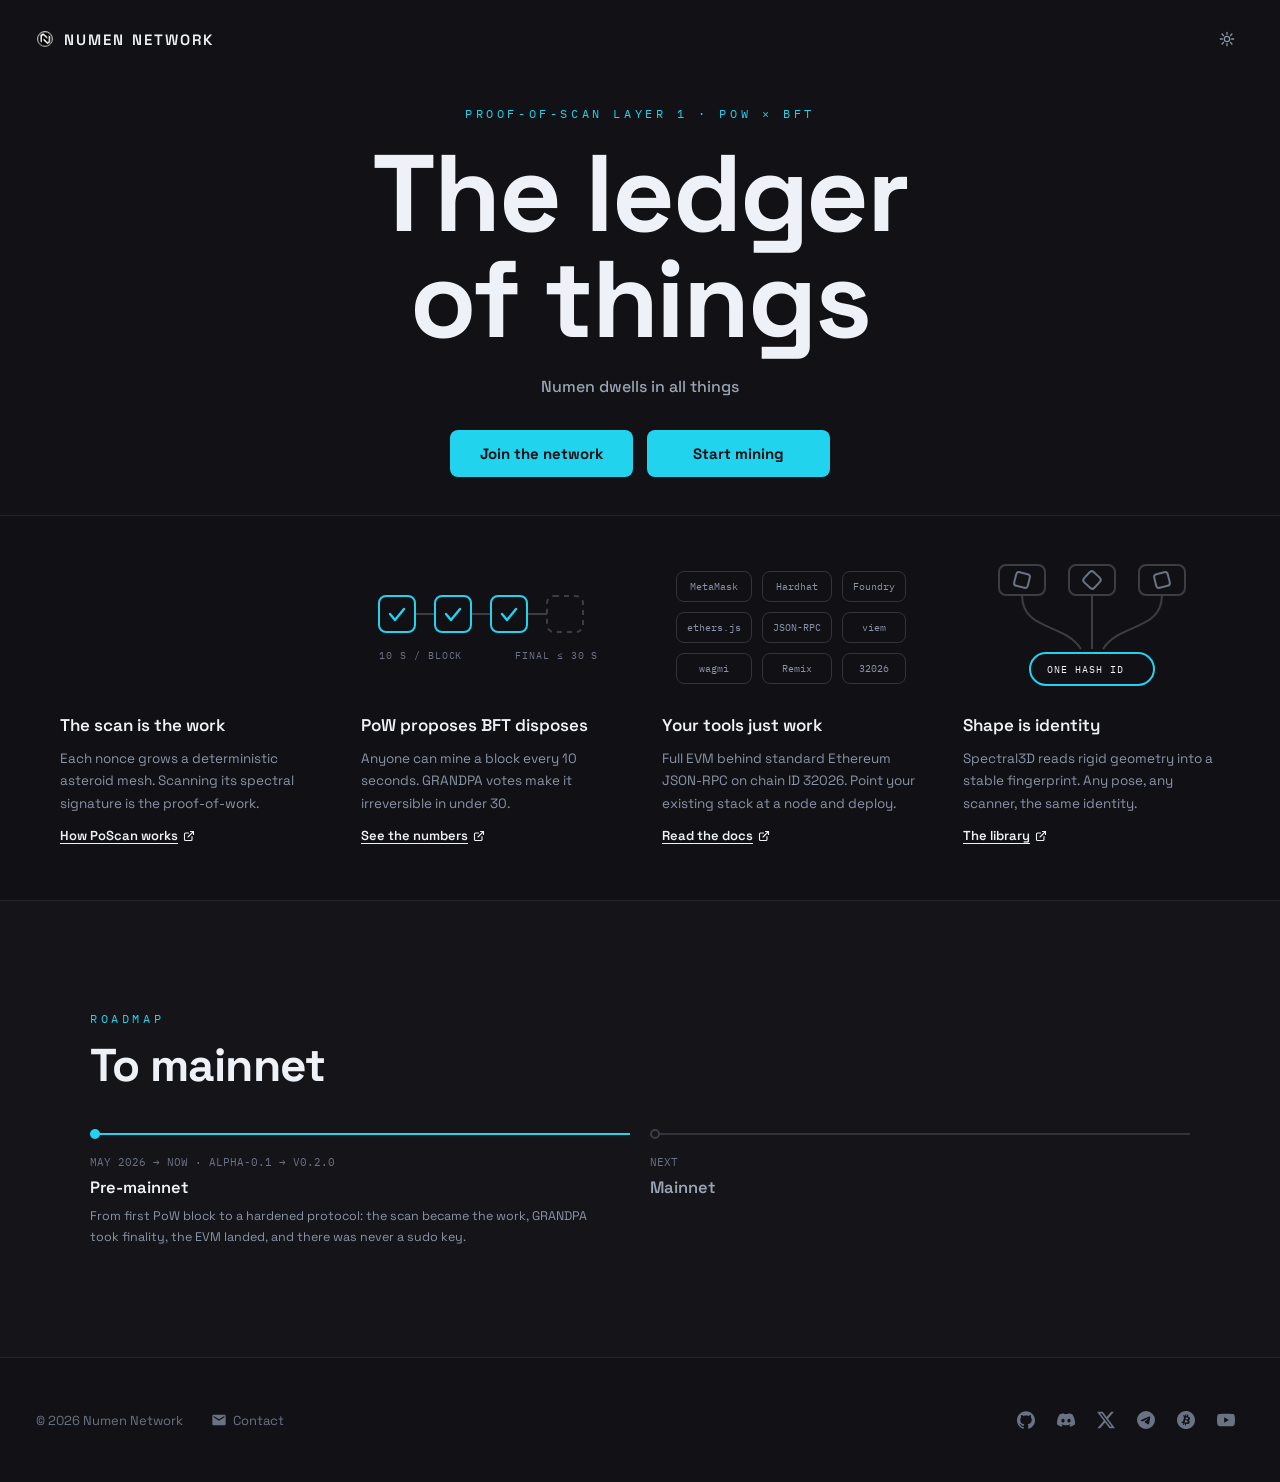
==== index.html @ 116aa4fe "Replace the placeholder mark with the official log" ====
<!DOCTYPE html>
<html lang="en">
<head>
<meta charset="utf-8">
<meta name="viewport" content="width=device-width, initial-scale=1">
<title>Numen · Proof-of-Scan Layer 1</title>
<meta name="description" content="Every nonce grows a unique 3D asteroid, and its spectral scan is the proof. 10-second blocks, BFT finality, full EVM.">
<meta property="og:type" content="website">
<meta property="og:title" content="Numen · Proof-of-Scan Layer 1">
<meta property="og:description" content="Every nonce grows a unique 3D asteroid, and its spectral scan is the proof. 10-second blocks, BFT finality, full EVM.">
<meta property="og:url" content="https://numen-network.org/">
<meta property="og:image" content="https://numen-network.org/og.png">
<meta name="twitter:card" content="summary_large_image">
<meta name="twitter:site" content="@numen_network">
<link rel="canonical" href="https://numen-network.org/">
<link rel="icon" type="image/svg+xml" href="logo.svg">
<link rel="preconnect" href="https://fonts.googleapis.com">
<link rel="preconnect" href="https://fonts.gstatic.com" crossorigin>
<link href="https://fonts.googleapis.com/css2?family=Space+Grotesk:wght@500;600;700&family=IBM+Plex+Mono:wght@400;500&display=swap" rel="stylesheet">
<link rel="stylesheet" href="style.css">
<script>if (localStorage.getItem('numen-theme') === 'light') document.documentElement.dataset.theme = 'light';</script>
<script src="asteroid.js" defer></script>
</head>
<body>

<canvas id="sky"></canvas>

<div class="page">

  <nav class="nav">
    <a class="logo" href="index.html">
      <div class="logo-mark"></div>
      <span class="logo-name">NUMEN network</span>
    </a>
    <button class="theme-toggle" type="button" aria-label="Toggle theme">
      <svg class="ic-sun" width="16" height="16" viewBox="0 0 24 24" fill="none" stroke="currentColor" stroke-width="2" stroke-linecap="round"><circle cx="12" cy="12" r="4"/><path d="M12 2v3M12 19v3M2 12h3M19 12h3M4.6 4.6l2.1 2.1M17.3 17.3l2.1 2.1M19.4 4.6l-2.1 2.1M6.7 17.3l-2.1 2.1"/></svg>
      <svg class="ic-moon" width="16" height="16" viewBox="0 0 24 24" fill="none" stroke="currentColor" stroke-width="2" stroke-linecap="round" stroke-linejoin="round"><path d="M21 12.8A9 9 0 1 1 11.2 3a7 7 0 0 0 9.8 9.8z"/></svg>
    </button>
  </nav>

  <main>

    <div class="first">

    <header class="hero">
      <div class="hero-inner">
        <div class="kicker">Proof-of-Scan Layer 1 · PoW × BFT</div>
        <h1>The ledger<br>of things</h1>
        <p class="hero-sub">Numen dwells in all things</p>
        <div class="cta-row">
          <a class="btn-primary" href="network.html#join">Join the network</a>
          <a class="btn-primary" href="network.html#mine">Start mining</a>
        </div>
      </div>
    </header>

    <section id="network" class="cards">
      <div class="cards-grid">

        <div class="item">
          <div class="item-vis">
            <canvas id="rock" width="260" height="150"></canvas>
          </div>
          <h3>The scan is the work</h3>
          <p>Each nonce grows a deterministic asteroid mesh. Scanning its spectral signature is the proof-of-work.</p>
          <a class="item-link" href="network.html#poscan">How PoScan works<svg width="12" height="12" viewBox="0 0 24 24" fill="none" stroke="currentColor" stroke-width="2.2" stroke-linecap="round" stroke-linejoin="round"><path d="M18 13v6a2 2 0 0 1-2 2H5a2 2 0 0 1-2-2V8a2 2 0 0 1 2-2h6"/><path d="M15 3h6v6M10 14 21 3"/></svg></a>
        </div>

        <div class="item">
          <div class="item-vis">
            <svg width="230" height="130" viewBox="0 0 230 130" fill="none">
              <path d="M40 52h20M96 52h20M152 52h20" style="stroke:var(--line4)" stroke-width="2"/>
              <rect x="4" y="34" width="36" height="36" rx="7" style="stroke:var(--accent)" stroke-width="2" fill="none"/>
              <rect x="60" y="34" width="36" height="36" rx="7" style="stroke:var(--accent)" stroke-width="2" fill="none"/>
              <rect x="116" y="34" width="36" height="36" rx="7" style="stroke:var(--accent)" stroke-width="2" fill="none"/>
              <rect x="172" y="34" width="36" height="36" rx="7" style="stroke:var(--line4)" stroke-width="2" stroke-dasharray="5 5" fill="none"/>
              <path d="M15 52l5 6 9-11" style="stroke:var(--accent)" stroke-width="2.4" stroke-linecap="round" stroke-linejoin="round"/>
              <path d="M71 52l5 6 9-11" style="stroke:var(--accent)" stroke-width="2.4" stroke-linecap="round" stroke-linejoin="round"/>
              <path d="M127 52l5 6 9-11" style="stroke:var(--accent)" stroke-width="2.4" stroke-linecap="round" stroke-linejoin="round"/>
              <text x="4" y="97" class="vis-note">10 S / BLOCK</text>
              <text x="140" y="97" class="vis-note">FINAL ≤ 30 S</text>
            </svg>
          </div>
          <h3>PoW proposes BFT disposes</h3>
          <p>Anyone can mine a block every 10 seconds. GRANDPA votes make it irreversible in under 30.</p>
          <a class="item-link" href="network.html#consensus">See the numbers<svg width="12" height="12" viewBox="0 0 24 24" fill="none" stroke="currentColor" stroke-width="2.2" stroke-linecap="round" stroke-linejoin="round"><path d="M18 13v6a2 2 0 0 1-2 2H5a2 2 0 0 1-2-2V8a2 2 0 0 1 2-2h6"/><path d="M15 3h6v6M10 14 21 3"/></svg></a>
        </div>

        <div class="item">
          <div class="item-vis">
            <div class="tool-grid">
              <span class="tool">MetaMask</span>
              <span class="tool">Hardhat</span>
              <span class="tool">Foundry</span>
              <span class="tool">ethers.js</span>
              <span class="tool">JSON-RPC</span>
              <span class="tool">viem</span>
              <span class="tool">wagmi</span>
              <span class="tool">Remix</span>
              <span class="tool">32026</span>
            </div>
          </div>
          <h3>Your tools just work</h3>
          <p>Full EVM behind standard Ethereum JSON-RPC on chain ID 32026. Point your existing stack at a node and deploy.</p>
          <a class="item-link" href="https://github.com/numen-network/numen#readme" target="_blank" rel="noopener">Read the docs<svg width="12" height="12" viewBox="0 0 24 24" fill="none" stroke="currentColor" stroke-width="2.2" stroke-linecap="round" stroke-linejoin="round"><path d="M18 13v6a2 2 0 0 1-2 2H5a2 2 0 0 1-2-2V8a2 2 0 0 1 2-2h6"/><path d="M15 3h6v6M10 14 21 3"/></svg></a>
        </div>

        <div class="item">
          <div class="item-vis">
            <svg width="230" height="140" viewBox="0 0 230 140" fill="none">
              <rect x="22" y="8" width="46" height="30" rx="7" style="stroke:var(--line4)" stroke-width="2" fill="none"/>
              <rect x="92" y="8" width="46" height="30" rx="7" style="stroke:var(--line4)" stroke-width="2" fill="none"/>
              <rect x="162" y="8" width="46" height="30" rx="7" style="stroke:var(--line4)" stroke-width="2" fill="none"/>
              <rect x="38" y="16" width="14" height="14" rx="3" style="stroke:var(--dim)" stroke-width="2" fill="none" transform="rotate(14 45 23)"/>
              <rect x="108" y="16" width="14" height="14" rx="3" style="stroke:var(--dim)" stroke-width="2" fill="none" transform="rotate(43 115 23)"/>
              <rect x="178" y="16" width="14" height="14" rx="3" style="stroke:var(--dim)" stroke-width="2" fill="none" transform="rotate(76 185 23)"/>
              <path d="M45 38C45 74 88 66 104 92M115 38v54M185 38c0 36-43 28-59 54" style="stroke:var(--line4)" stroke-width="2"/>
              <rect x="53" y="96" width="124" height="32" rx="16" style="stroke:var(--accent)" stroke-width="2" fill="none"/>
              <text x="70" y="116" class="vis-note" style="fill:var(--ink)">ONE HASH ID</text>
            </svg>
          </div>
          <h3>Shape is identity</h3>
          <p>Spectral3D reads rigid geometry into a stable fingerprint. Any pose, any scanner, the same identity.</p>
          <a class="item-link" href="network.html#vision">The library<svg width="12" height="12" viewBox="0 0 24 24" fill="none" stroke="currentColor" stroke-width="2.2" stroke-linecap="round" stroke-linejoin="round"><path d="M18 13v6a2 2 0 0 1-2 2H5a2 2 0 0 1-2-2V8a2 2 0 0 1 2-2h6"/><path d="M15 3h6v6M10 14 21 3"/></svg></a>
        </div>

      </div>
    </section>

    </div>

    <section id="roadmap" class="roadmap">
      <div class="wrap">
        <div class="eyebrow">Roadmap</div>
        <h2>To mainnet</h2>
        <div class="rm-grid">
          <div class="rm">
            <div class="rm-date">MAY 2026 → NOW · ALPHA-0.1 → V0.2.0</div>
            <h3>Pre-mainnet</h3>
            <p>From first PoW block to a hardened protocol: the scan became the work, GRANDPA took finality, the EVM landed, and there was never a sudo key.</p>
          </div>
          <div class="rm next">
            <div class="rm-date">NEXT</div>
            <h3>Mainnet</h3>
          </div>
        </div>
      </div>
    </section>

  </main>

  <footer class="footer">
    <span class="foot-copy">© 2026 Numen Network</span>
    <a class="foot-mail" href="mailto:contact@numen-network.org"><svg width="16" height="16" viewBox="0 0 24 24" fill="currentColor"><path d="M20 4H4c-1.1 0-2 .9-2 2v12c0 1.1.9 2 2 2h16c1.1 0 2-.9 2-2V6c0-1.1-.9-2-2-2zm0 4l-8 5-8-5V6l8 5 8-5v2z"/></svg>Contact</a>
    <a class="foot-icon" href="https://github.com/numen-network/numen" target="_blank" rel="noopener" aria-label="GitHub"><svg width="18" height="18" viewBox="0 0 24 24" fill="currentColor"><path d="M12 .297c-6.63 0-12 5.373-12 12 0 5.303 3.438 9.8 8.205 11.385.6.113.82-.258.82-.577 0-.285-.01-1.04-.015-2.04-3.338.724-4.042-1.61-4.042-1.61C4.422 18.07 3.633 17.7 3.633 17.7c-1.087-.744.084-.729.084-.729 1.205.084 1.838 1.236 1.838 1.236 1.07 1.835 2.809 1.305 3.495.998.108-.776.417-1.305.76-1.605-2.665-.3-5.466-1.332-5.466-5.93 0-1.31.465-2.38 1.235-3.22-.135-.303-.54-1.523.105-3.176 0 0 1.005-.322 3.3 1.23.96-.267 1.98-.399 3-.405 1.02.006 2.04.138 3 .405 2.28-1.552 3.285-1.23 3.285-1.23.645 1.653.24 2.873.12 3.176.765.84 1.23 1.91 1.23 3.22 0 4.61-2.805 5.625-5.475 5.92.42.36.81 1.096.81 2.22 0 1.606-.015 2.896-.015 3.286 0 .315.21.69.825.57C20.565 22.092 24 17.592 24 12.297c0-6.627-5.373-12-12-12"/></svg></a>
    <a class="foot-icon" href="https://discord.gg/ajPKdvrvJK" target="_blank" rel="noopener" aria-label="Discord"><svg width="18" height="18" viewBox="0 0 24 24" fill="currentColor"><path d="M20.317 4.37a19.791 19.791 0 0 0-4.885-1.515.074.074 0 0 0-.079.037c-.21.375-.444.865-.608 1.25a18.27 18.27 0 0 0-5.487 0 12.64 12.64 0 0 0-.617-1.25.077.077 0 0 0-.079-.037A19.736 19.736 0 0 0 3.677 4.37a.07.07 0 0 0-.032.027C.533 9.046-.32 13.58.099 18.058a.082.082 0 0 0 .031.056 19.9 19.9 0 0 0 5.993 3.03.078.078 0 0 0 .084-.028 14.09 14.09 0 0 0 1.226-1.994.076.076 0 0 0-.041-.106 13.107 13.107 0 0 1-1.872-.892.077.077 0 0 1-.008-.128 10.2 10.2 0 0 0 .372-.292.074.074 0 0 1 .077-.01c3.928 1.793 8.18 1.793 12.062 0a.074.074 0 0 1 .078.01c.12.098.246.198.373.292a.077.077 0 0 1-.006.127 12.299 12.299 0 0 1-1.873.892.077.077 0 0 0-.041.107c.36.698.772 1.362 1.225 1.993a.076.076 0 0 0 .084.028 19.839 19.839 0 0 0 6.002-3.03.077.077 0 0 0 .032-.054c.5-5.177-.838-9.674-3.549-13.66a.061.061 0 0 0-.031-.03zM8.02 15.33c-1.182 0-2.157-1.085-2.157-2.419 0-1.333.955-2.419 2.157-2.419 1.21 0 2.176 1.096 2.157 2.42 0 1.333-.956 2.418-2.157 2.418zm7.975 0c-1.183 0-2.157-1.085-2.157-2.419 0-1.333.955-2.419 2.157-2.419 1.21 0 2.176 1.096 2.157 2.42 0 1.333-.946 2.418-2.157 2.418z"/></svg></a>
    <a class="foot-icon" href="https://x.com/numen_network" target="_blank" rel="noopener" aria-label="X"><svg width="18" height="18" viewBox="0 0 24 24" fill="currentColor"><path d="M18.901 1.153h3.68l-8.04 9.19L24 22.846h-7.406l-5.8-7.584-6.638 7.584H.474l8.6-9.83L0 1.154h7.594l5.243 6.932ZM17.61 20.644h2.039L6.486 3.24H4.298Z"/></svg></a>
    <a class="foot-icon" href="https://t.me/numen_network" target="_blank" rel="noopener" aria-label="Telegram"><svg width="18" height="18" viewBox="0 0 24 24" fill="currentColor"><path d="M11.944 0A12 12 0 0 0 0 12a12 12 0 0 0 12 12 12 12 0 0 0 12-12A12 12 0 0 0 12 0a12 12 0 0 0-.056 0zm4.962 7.224c.1-.002.321.023.465.14a.506.506 0 0 1 .171.325c.016.093.036.306.02.472-.18 1.898-.962 6.502-1.36 8.627-.168.9-.499 1.201-.82 1.23-.696.065-1.225-.46-1.9-.902-1.056-.693-1.653-1.124-2.678-1.8-1.185-.78-.417-1.21.258-1.91.177-.184 3.247-2.977 3.307-3.23.007-.032.014-.15-.056-.212s-.174-.041-.249-.024c-.106.024-1.793 1.14-5.061 3.345-.48.33-.913.49-1.302.48-.428-.008-1.252-.241-1.865-.44-.752-.245-1.349-.374-1.297-.789.027-.216.325-.437.893-.663 3.498-1.524 5.83-2.529 6.998-3.014 3.332-1.386 4.025-1.627 4.476-1.635z"/></svg></a>
    <a class="foot-icon" href="https://bitcointalk.org/index.php?action=profile;u=3763959" target="_blank" rel="noopener" aria-label="Bitcointalk"><svg width="18" height="18" viewBox="0 0 24 24" fill="currentColor"><path d="M23.638 14.904c-1.602 6.43-8.113 10.34-14.542 8.736C2.67 22.05-1.244 15.525.362 9.105 1.962 2.67 8.475-1.243 14.9.358c6.43 1.605 10.342 8.115 8.738 14.548v-.002zm-6.35-4.613c.24-1.59-.974-2.45-2.64-3.03l.54-2.153-1.315-.33-.525 2.107c-.345-.087-.705-.167-1.064-.25l.526-2.127-1.32-.33-.54 2.165c-.285-.067-.565-.132-.84-.2l-1.815-.45-.35 1.407s.975.225.955.236c.535.136.63.486.615.766l-1.477 5.92c-.075.166-.24.406-.614.314.015.02-.96-.24-.96-.24l-.66 1.51 1.71.426.93.242-.54 2.19 1.32.327.54-2.17c.36.1.705.19 1.05.273l-.51 2.154 1.32.33.545-2.19c2.24.427 3.93.257 4.64-1.774.57-1.637-.03-2.58-1.217-3.196.854-.193 1.5-.76 1.68-1.93h.01zm-3.01 4.22c-.404 1.64-3.157.75-4.05.53l.72-2.9c.896.23 3.757.67 3.33 2.37zm.41-4.24c-.37 1.49-2.662.735-3.405.55l.654-2.64c.744.18 3.137.524 2.75 2.084v.006z"/></svg></a>
    <a class="foot-icon" href="https://www.youtube.com/@numen_network" target="_blank" rel="noopener" aria-label="YouTube"><svg width="18" height="18" viewBox="0 0 24 24" fill="currentColor"><path d="M23.498 6.186a3.016 3.016 0 0 0-2.122-2.136C19.505 3.545 12 3.545 12 3.545s-7.505 0-9.377.505A3.017 3.017 0 0 0 .502 6.186C0 8.07 0 12 0 12s0 3.93.502 5.814a3.016 3.016 0 0 0 2.122 2.136c1.871.505 9.376.505 9.376.505s7.505 0 9.377-.505a3.015 3.015 0 0 0 2.122-2.136C24 15.93 24 12 24 12s0-3.93-.502-5.814zM9.545 15.568V8.432L15.818 12l-6.273 3.568z"/></svg></a>
  </footer>

</div>

<script>
document.querySelector('.theme-toggle').addEventListener('click', () => {
  const light = document.documentElement.dataset.theme !== 'light';
  if (light) document.documentElement.dataset.theme = 'light';
  else delete document.documentElement.dataset.theme;
  localStorage.setItem('numen-theme', light ? 'light' : 'dark');
  if (window.__rockStill) window.__rockStill();
});
</script>

</body>
</html>
---- style.css ----
:root {
  --accent: #22d3ee;
  --bg: #121216;
  --bg2: #26262a;
  --bg3: #16161a;
  --ink: #eef1f7;
  --lead: #9aa3b5;
  --body: #8b93a7;
  --dim: #6b7284;
  --line: #232329;
  --line2: #2a2a31;
  --line3: #33333b;
  --line4: #3d3d46;
  --mono: 'IBM Plex Mono', monospace;
}

html { scroll-behavior: smooth; }

body {
  margin: 0;
  background: var(--bg);
  color: var(--ink);
  font-family: 'Space Grotesk', system-ui, sans-serif;
  -webkit-font-smoothing: antialiased;
}

::selection { background: rgba(120, 200, 255, .25); }

a { color: inherit; text-decoration: none; }

#sky {
  position: fixed;
  inset: 0;
  width: 100%;
  height: 100%;
  z-index: 0;
  display: block;
}

.page { position: relative; z-index: 1; }

.wrap { max-width: 1100px; margin: 0 auto; }

h2 {
  margin: 0 0 14px;
  font-size: clamp(30px, 4.5vw, 46px);
  line-height: 1.02;
  letter-spacing: -.02em;
  font-weight: 700;
}

.kicker, .eyebrow {
  font-family: var(--mono);
  font-size: 12px;
  letter-spacing: .3em;
  text-transform: uppercase;
  color: var(--accent);
}

.eyebrow { margin-bottom: 16px; }

.lead {
  margin: 0 0 44px;
  max-width: 640px;
  font-size: 15px;
  line-height: 1.7;
  color: var(--lead);
}

.nav {
  position: fixed;
  top: 0;
  left: 0;
  right: 0;
  z-index: 5;
  display: flex;
  align-items: center;
  gap: 26px;
  padding: 22px 36px;
}

.logo { display: flex; align-items: center; gap: 10px; }
.nav .logo { margin-right: auto; }

.logo-mark {
  width: 18px;
  height: 18px;
  background: url("logo.svg") center / contain no-repeat;
}

.logo-name {
  font-weight: 600;
  font-size: 15px;
  letter-spacing: .14em;
  text-transform: uppercase;
}

.theme-toggle {
  display: grid;
  place-items: center;
  width: 34px;
  height: 34px;
  padding: 0;
  border: 0;
  background: none;
  color: var(--body);
  cursor: pointer;
}

.theme-toggle:hover { color: var(--ink); }

.theme-toggle .ic-moon { display: none; }

html[data-theme="light"] .theme-toggle .ic-sun { display: none; }

html[data-theme="light"] .theme-toggle .ic-moon { display: block; }

.first {
  min-height: 100vh;
  display: grid;
  grid-template-rows: 1fr auto;
}

.hero {
  position: relative;
  display: grid;
  place-items: center;
  text-align: center;
  padding: 96px 24px 28px;
  box-sizing: border-box;
}

.hero-inner {
  display: flex;
  flex-direction: column;
  align-items: center;
  gap: 20px;
  max-width: 980px;
  margin: 0 auto;
}

.hero h1 {
  margin: 0;
  font-size: clamp(46px, 8.5vw, 112px);
  line-height: .98;
  letter-spacing: -.02em;
  font-weight: 700;
  text-wrap: balance;
}

.hero-sub {
  margin: 0;
  max-width: 600px;
  font-size: 16px;
  line-height: 1.65;
  color: var(--lead);
  font-weight: 500;
}

.hero .cta-row { margin-top: 10px; }

.cards {
  background: rgba(18, 18, 22, .55);
  border-top: 1px solid var(--line);
  padding: 36px 36px 56px;
  -webkit-backdrop-filter: blur(4px);
  backdrop-filter: blur(4px);
}

.cards-grid {
  max-width: 1160px;
  margin: 0 auto;
  display: grid;
  grid-template-columns: repeat(auto-fit, minmax(240px, 1fr));
  gap: 48px 44px;
}

.item {
  display: flex;
  flex-direction: column;
  gap: 12px;
}

.item-vis {
  height: 150px;
  display: flex;
  align-items: center;
  justify-content: center;
}

.item-vis canvas { display: block; width: 100%; height: 100%; }

.item h3 { margin: 0; font-size: 17px; font-weight: 600; }

.item p {
  margin: 0;
  font-size: 13.5px;
  line-height: 1.65;
  color: var(--body);
  flex: 1;
}

.item-link {
  font-size: 13px;
  font-weight: 600;
  text-decoration: underline;
  text-underline-offset: 3px;
}

.item-link:hover { color: var(--accent); }

.item-link svg { margin-left: 5px; vertical-align: -1.5px; }

.tool-grid {
  display: grid;
  grid-template-columns: repeat(3, auto);
  gap: 10px;
}

.tool {
  font-family: var(--mono);
  font-size: 10px;
  color: var(--body);
  border: 1px solid var(--line3);
  border-radius: 8px;
  padding: 8px 10px;
  text-align: center;
}

.vis-note {
  font-family: var(--mono);
  font-size: 9.5px;
  letter-spacing: .1em;
  fill: var(--dim);
}

.roadmap {
  background: rgba(22, 22, 26, .85);
  border-top: 1px solid var(--line);
  padding: 110px 36px;
  -webkit-backdrop-filter: blur(4px);
  backdrop-filter: blur(4px);
}

.roadmap h2 { margin-bottom: 44px; }

.rm-grid {
  display: grid;
  grid-template-columns: repeat(auto-fit, minmax(220px, 1fr));
  gap: 28px 20px;
}

.rm {
  position: relative;
  border-top: 2px solid var(--accent);
  padding: 20px 12px 0 0;
}

.rm::before {
  content: '';
  position: absolute;
  top: -6px;
  left: 0;
  width: 10px;
  height: 10px;
  border-radius: 50%;
  background: var(--accent);
}

.rm.next { border-top-color: var(--line3); }

.rm.next::before {
  background: var(--bg3);
  border: 2px solid var(--line4);
  box-sizing: border-box;
}

.rm-date {
  font-family: var(--mono);
  font-size: 11px;
  color: var(--dim);
  margin-bottom: 8px;
}

.rm h3 { margin: 0 0 8px; font-size: 16.5px; font-weight: 600; }

.rm.next h3 { color: var(--lead); }

.rm p { margin: 0; font-size: 12.5px; line-height: 1.65; color: var(--body); }

.cta-row {
  display: grid;
  grid-auto-flow: column;
  grid-auto-columns: 1fr;
  gap: 14px;
}

@media (max-width: 480px) {
  .cta-row { grid-auto-flow: row; }
}

.btn-primary {
  padding: 14px 30px;
  background: var(--accent);
  color: var(--bg);
  border-radius: 8px;
  font-size: 15px;
  font-weight: 700;
  text-align: center;
}

.btn-primary:hover { filter: brightness(1.12); }

.p2-hero {
  padding: 150px 36px 60px;
}

.p2-hero h1 {
  margin: 0 0 16px;
  font-size: clamp(38px, 6vw, 76px);
  line-height: 1;
  letter-spacing: -.02em;
  font-weight: 700;
}

.p2-hero .hero-sub {
  margin: 0;
  max-width: 620px;
}

.subnav {
  position: sticky;
  top: 78px;
  z-index: 4;
  padding: 14px 36px;
  border-top: 1px solid var(--line);
  border-bottom: 1px solid var(--line);
}

.subnav::before {
  content: '';
  position: absolute;
  inset: 0;
  z-index: -1;
  background: rgba(18, 18, 22, .8);
  -webkit-backdrop-filter: blur(8px);
  backdrop-filter: blur(8px);
}

.subnav.stuck::before { top: -80px; }

.subnav-inner {
  max-width: 1100px;
  margin: 0 auto;
  display: flex;
  align-items: center;
  gap: 22px;
  overflow-x: auto;
}

.poscan, .consensus, .vision, .join, .mine { scroll-margin-top: 132px; }

.subnav-label {
  font-family: var(--mono);
  font-size: 10.5px;
  letter-spacing: .18em;
  text-transform: uppercase;
  color: var(--dim);
  padding-right: 22px;
  border-right: 1px solid var(--line3);
  white-space: nowrap;
}

.subnav a {
  font-size: 13px;
  font-weight: 600;
  color: var(--body);
  white-space: nowrap;
  padding: 4px 0;
  border-bottom: 2px solid transparent;
}

.subnav a:hover { color: var(--ink); }

.subnav a.active { color: var(--ink); border-bottom-color: var(--ink); }

.poscan {
  background: rgba(22, 22, 26, .85);
  padding: 70px 36px;
  -webkit-backdrop-filter: blur(4px);
  backdrop-filter: blur(4px);
}

.steps {
  display: grid;
  grid-template-columns: repeat(auto-fit, minmax(200px, 1fr));
  gap: 14px;
}

.step {
  border: 1px solid var(--line2);
  border-radius: 10px;
  padding: 20px 18px;
  background: var(--bg2);
}

.step:hover { border-color: var(--line4); }

.step-label {
  font-family: var(--mono);
  font-size: 11px;
  color: var(--accent);
  margin-bottom: 10px;
}

.step-code {
  font-family: var(--mono);
  font-size: 12px;
  color: var(--ink);
  margin-bottom: 10px;
  word-break: break-word;
}

.step p { margin: 0; font-size: 12.5px; line-height: 1.65; color: var(--body); }

.consensus {
  background: rgba(30, 30, 34, .85);
  border-top: 1px solid var(--line);
  padding: 70px 36px;
  -webkit-backdrop-filter: blur(4px);
  backdrop-filter: blur(4px);
}

.duo {
  display: grid;
  grid-template-columns: repeat(auto-fit, minmax(300px, 1fr));
  gap: 14px;
}

.panel {
  border: 1px solid var(--line2);
  border-radius: 12px;
  padding: 28px;
  background: var(--bg2);
}

.panel-label {
  font-family: var(--mono);
  font-size: 11px;
  letter-spacing: .2em;
  color: var(--accent);
  margin-bottom: 8px;
}

.panel h3 { margin: 0 0 18px; font-size: 21px; font-weight: 600; }

.spec {
  display: flex;
  justify-content: space-between;
  gap: 12px;
  padding: 10px 0;
  border-top: 1px solid var(--line);
}

.spec span { font-size: 13px; color: var(--body); }

.spec .val { font-family: var(--mono); font-size: 12px; color: var(--ink); }

.asert {
  border: 1px solid var(--line2);
  border-radius: 12px;
  padding: 26px 28px;
  background: var(--bg2);
  margin-top: 14px;
}

.asert .panel-label { margin-bottom: 14px; }

.formula {
  font-family: var(--mono);
  font-size: 13px;
  color: var(--ink);
  margin-bottom: 14px;
  overflow-x: auto;
  white-space: nowrap;
}

.asert p {
  margin: 0;
  font-size: 13.5px;
  line-height: 1.7;
  color: var(--body);
  max-width: 780px;
}

.vision {
  background: rgba(18, 18, 22, .92);
  border-top: 1px solid var(--line);
  padding: 70px 36px;
  -webkit-backdrop-filter: blur(4px);
  backdrop-filter: blur(4px);
}

.vs-grid {
  display: grid;
  grid-template-columns: repeat(auto-fit, minmax(300px, 1fr));
  gap: 14px;
  margin-bottom: 14px;
}

.vs-card {
  border: 1px solid var(--line2);
  border-radius: 12px;
  padding: 26px 28px;
  background: var(--bg2);
}

.vs-card h3 { margin: 0 0 8px; font-size: 17px; font-weight: 600; color: var(--body); }

.vs-card p { margin: 0; font-size: 13.5px; line-height: 1.7; color: var(--dim); }

.vs-card.hot {
  border-color: color-mix(in oklab, var(--accent) 45%, #2a2a31);
  background: color-mix(in oklab, var(--accent) 6%, #26262a);
}

.vs-card.hot h3 { color: var(--ink); }
.vs-card.hot p { color: var(--body); }

.vlist { border-top: 1px solid var(--line3); }

.vrow {
  display: flex;
  gap: 18px;
  align-items: baseline;
  padding: 16px 4px;
  border-bottom: 1px solid var(--line);
  flex-wrap: wrap;
}

.vnum { font-family: var(--mono); font-size: 14px; color: var(--accent); font-weight: 500; }

.vname { font-size: 15.5px; font-weight: 600; }

.vnote {
  margin-left: auto;
  font-family: var(--mono);
  font-size: 11.5px;
  color: var(--dim);
}

.join {
  background: rgba(30, 30, 34, .85);
  border-top: 1px solid var(--line);
  padding: 70px 36px;
  -webkit-backdrop-filter: blur(4px);
  backdrop-filter: blur(4px);
}

.mine {
  background: rgba(22, 22, 26, .85);
  border-top: 1px solid var(--line);
  padding: 70px 36px;
  -webkit-backdrop-filter: blur(4px);
  backdrop-filter: blur(4px);
}

.quickcard {
  border: 1px solid var(--line2);
  border-radius: 14px;
  padding: 26px 28px;
  background: var(--bg2);
}

.pill {
  display: inline-block;
  font-family: var(--mono);
  font-size: 11px;
  color: var(--body);
  border: 1px solid var(--line3);
  border-radius: 999px;
  padding: 6px 13px;
  margin-bottom: 18px;
}

.quickcard h3 { margin: 0 0 8px; font-size: 19px; font-weight: 600; }

.quickcard > p {
  margin: 0 0 18px;
  font-size: 13.5px;
  line-height: 1.7;
  color: var(--body);
}

.cmd {
  display: flex;
  align-items: center;
  gap: 14px;
  font-family: var(--mono);
  font-size: 13px;
  color: var(--ink);
  background: var(--bg);
  border: 1px solid var(--line2);
  border-radius: 10px;
  padding: 14px 16px;
}

.cmd .prompt { color: var(--dim); user-select: none; }

.cmd code { flex: 1; overflow-x: auto; white-space: nowrap; }

.copy {
  display: grid;
  place-items: center;
  border: 0;
  background: none;
  color: var(--dim);
  cursor: pointer;
  padding: 2px;
}

.copy:hover { color: var(--ink); }

.quicklinks {
  display: flex;
  gap: 22px;
  margin-top: 18px;
  flex-wrap: wrap;
}

.footer {
  background: var(--bg);
  border-top: 1px solid var(--line);
  padding: 44px 36px;
  display: flex;
  align-items: center;
  gap: 4px;
  flex-wrap: wrap;
}

.foot-copy { font-size: 13px; color: var(--dim); }

.foot-mail {
  display: inline-flex;
  align-items: center;
  gap: 6px;
  margin-left: 24px;
  margin-right: auto;
  font-size: 13px;
  color: var(--dim);
}

.foot-mail:hover { color: var(--ink); }

.foot-icon {
  display: grid;
  place-items: center;
  width: 36px;
  height: 36px;
  color: var(--dim);
}

.foot-icon:hover { color: var(--ink); }

/* Light theme. Nav button toggles it. Saved in localStorage as numen-theme. */

html[data-theme="light"] {
  --accent: #0891b2;
  --bg: #fafbfd;
  --bg2: #f2f4f8;
  --bg3: #fafbfd;
  --ink: #10131a;
  --lead: #4a5264;
  --body: #5b6375;
  --dim: #8b91a0;
  --line: #e5e8ee;
  --line2: #dde0e8;
  --line3: #cfd4de;
  --line4: #c2c8d4;
}

html[data-theme="light"] ::selection { background: rgba(8, 145, 178, .18); }

html[data-theme="light"] #sky { filter: invert(1) hue-rotate(180deg) contrast(1.15) saturate(1.3); }

html[data-theme="light"] .cards { background: rgba(250, 251, 253, .55); }

html[data-theme="light"] .roadmap { background: rgba(250, 251, 253, .85); }

html[data-theme="light"] .subnav::before { background: rgba(250, 251, 253, .8); }

html[data-theme="light"] .poscan { background: rgba(250, 251, 253, .85); }

html[data-theme="light"] .consensus { background: rgba(242, 244, 248, .85); }

html[data-theme="light"] .vision { background: rgba(250, 251, 253, .92); }

html[data-theme="light"] .join { background: rgba(242, 244, 248, .85); }

html[data-theme="light"] .mine { background: rgba(250, 251, 253, .85); }

html[data-theme="light"] .vs-card.hot {
  border-color: color-mix(in oklab, var(--accent) 45%, #dde0e8);
  background: color-mix(in oklab, var(--accent) 6%, #f2f4f8);
}
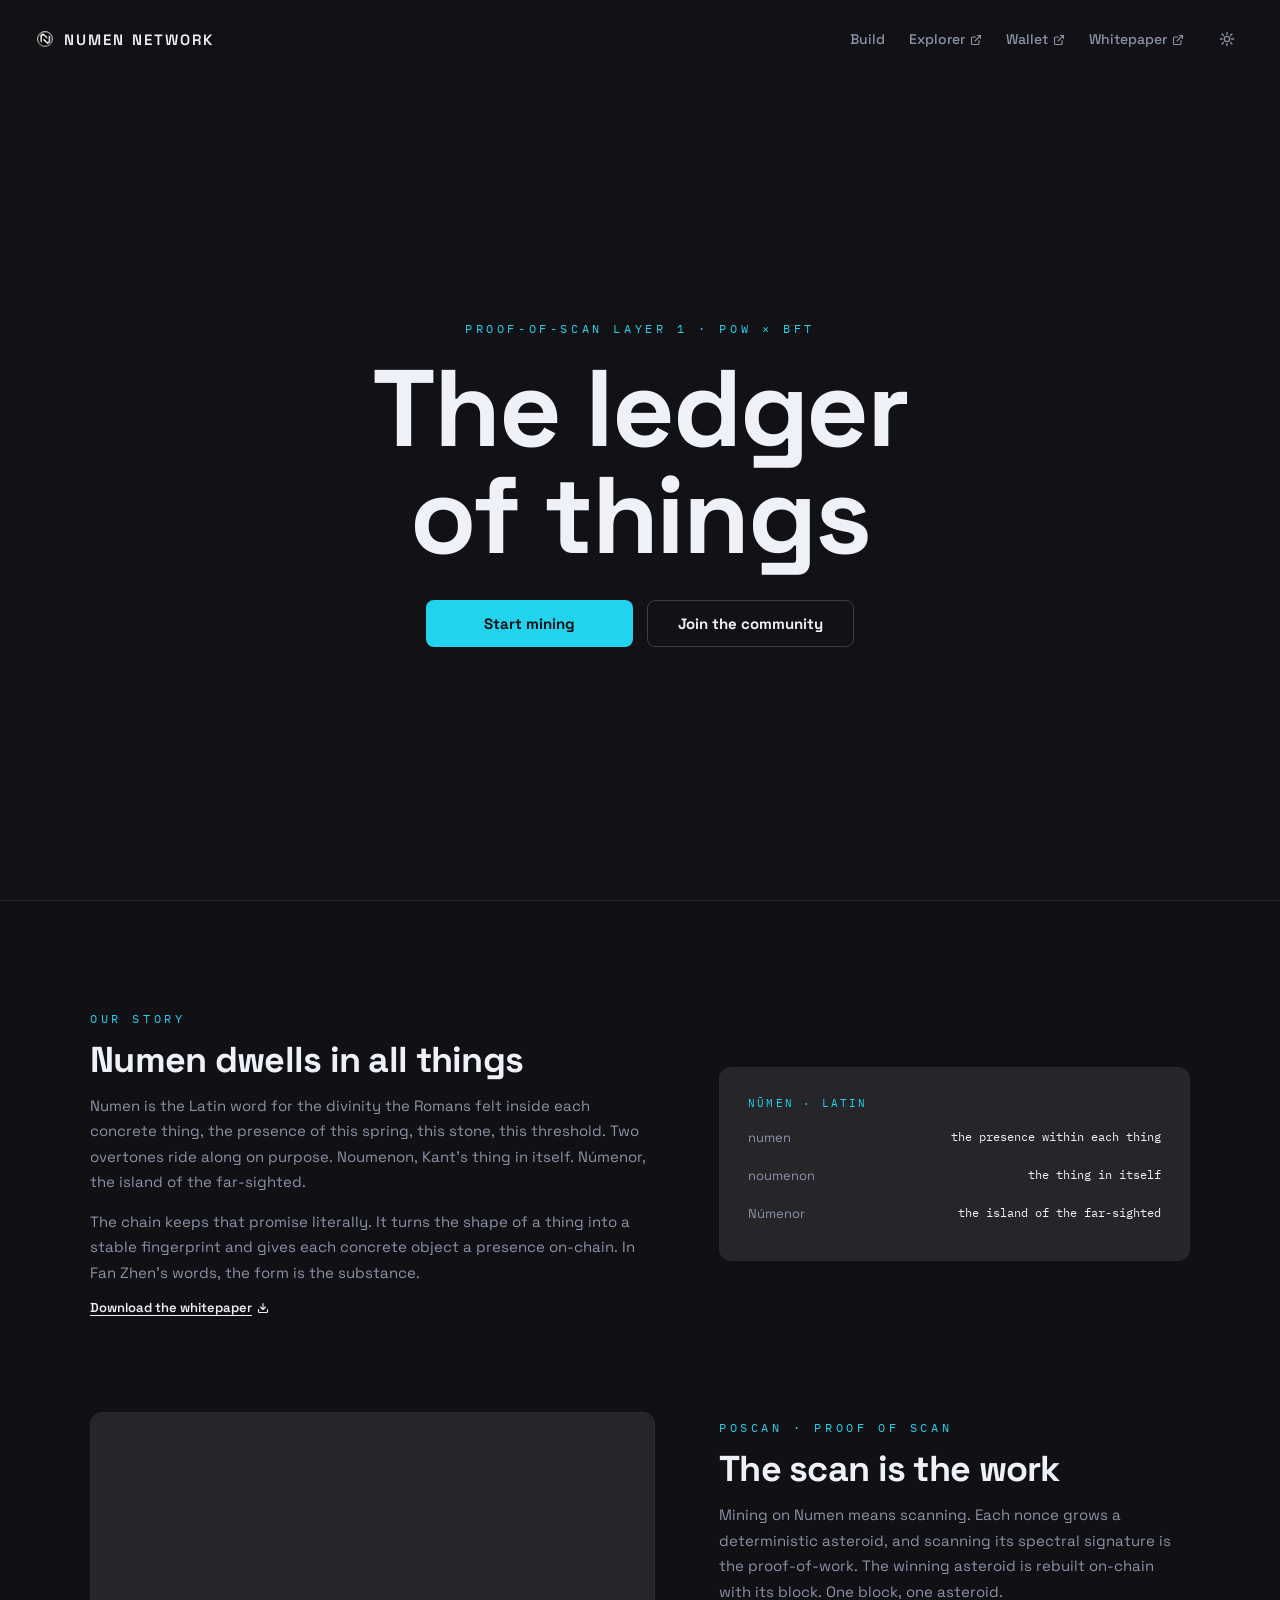
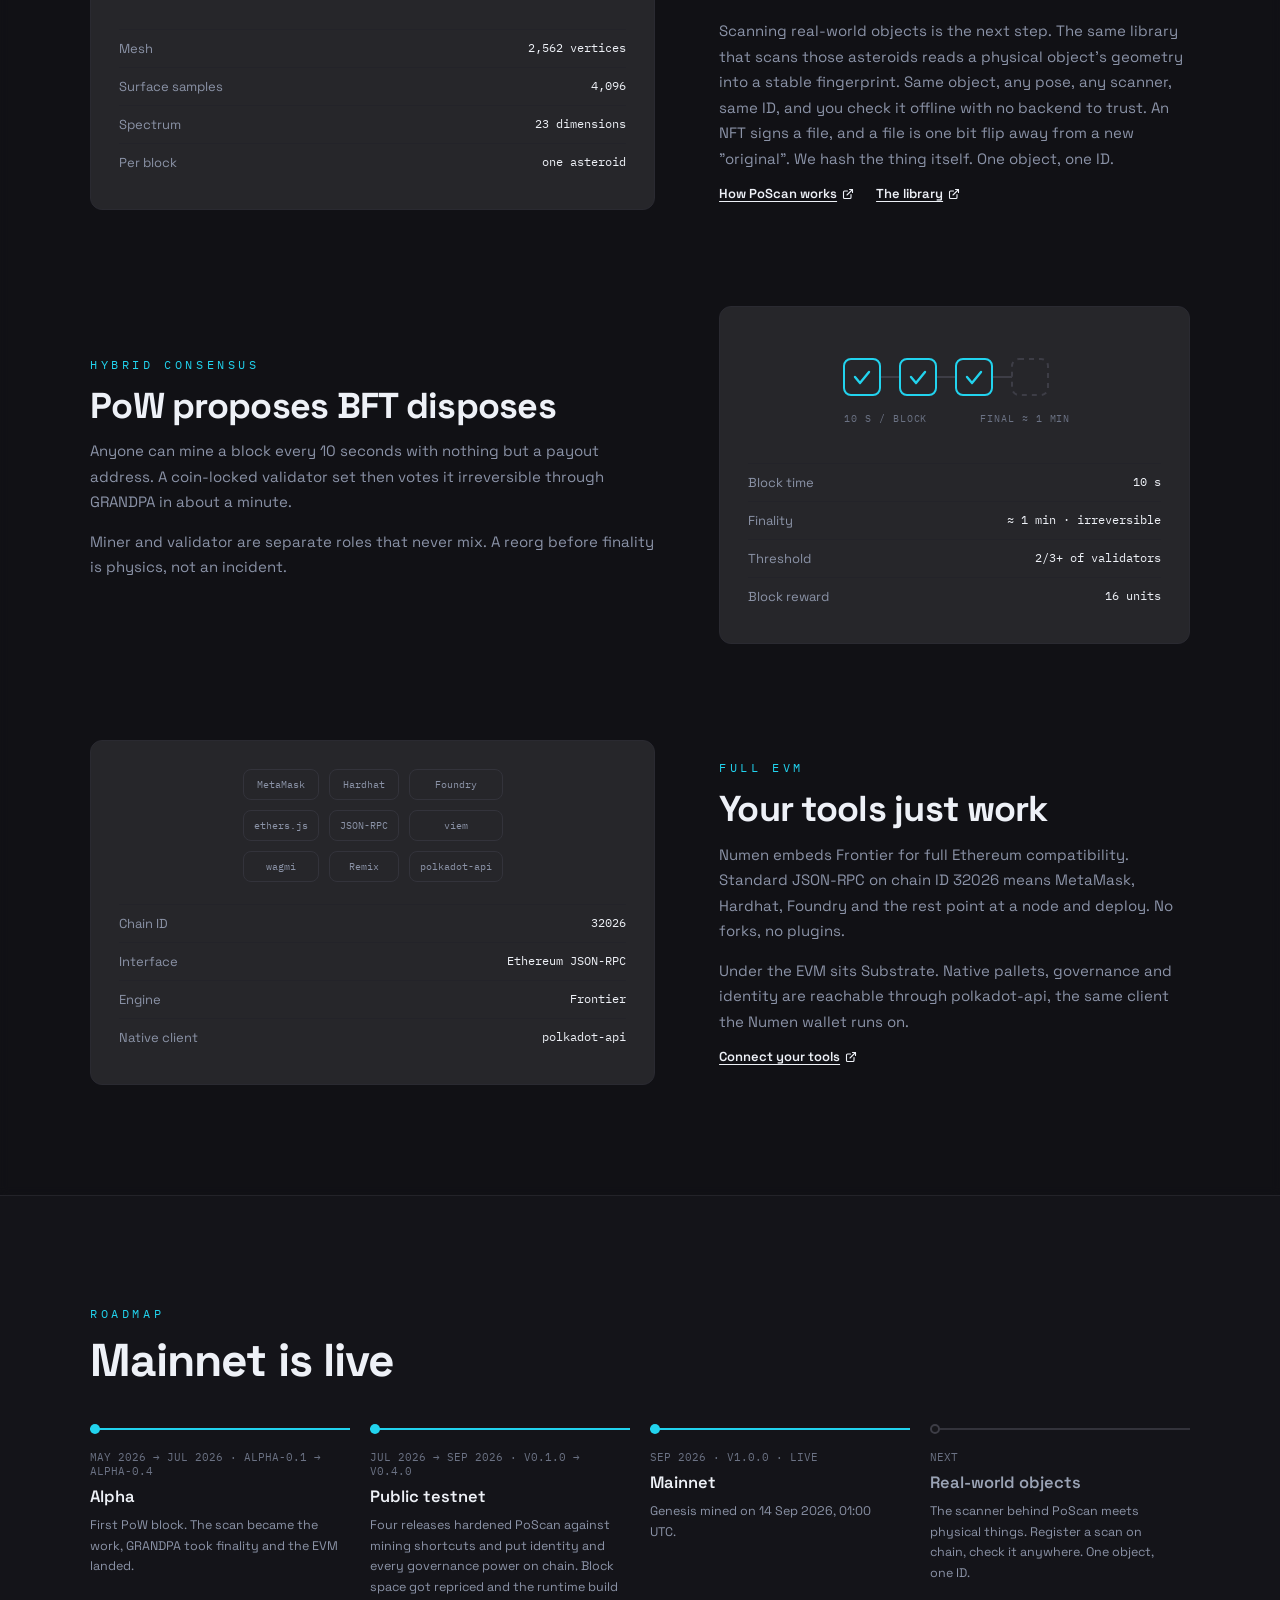
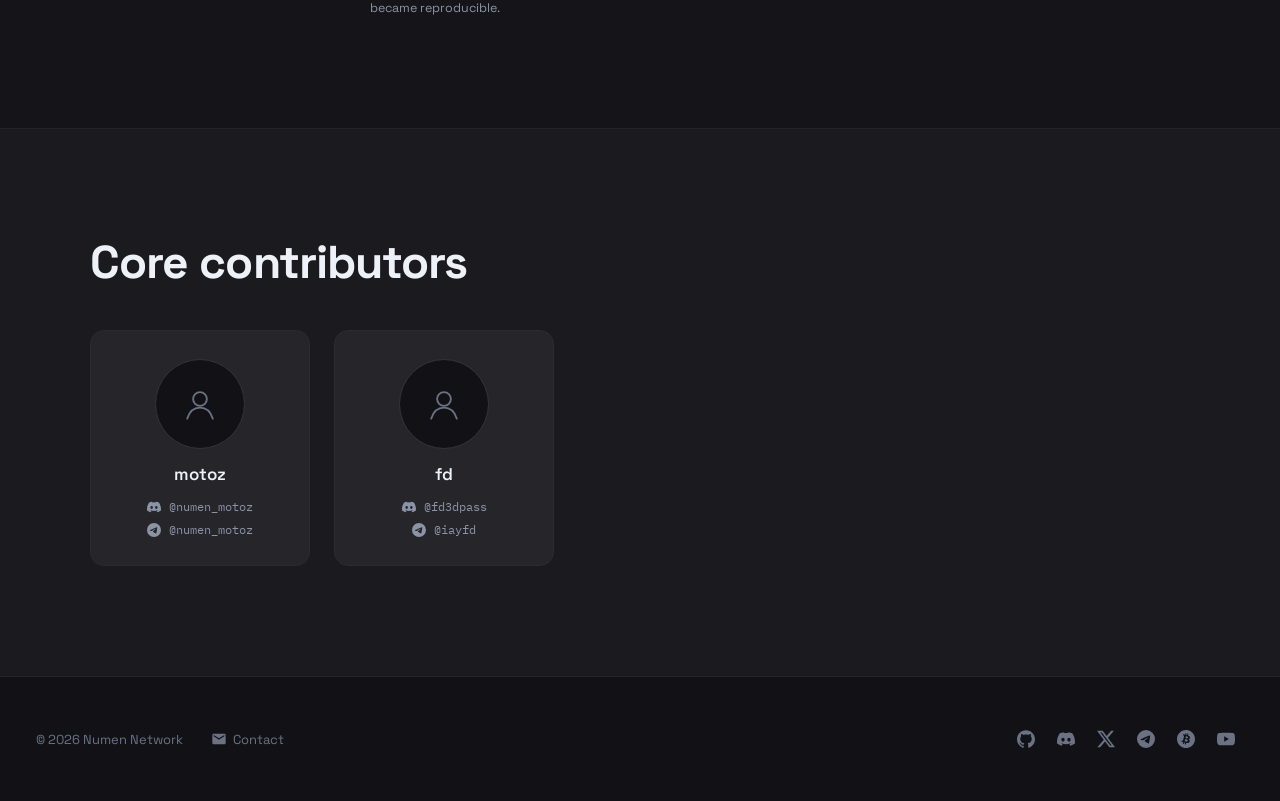
==== commit a29c0e47: "Redesign the site for mainnet launch" ====
--- a/index.html
+++ b/index.html
@@ -11,7 +11,7 @@
 <meta property="og:url" content="https://numen-network.org/">
 <meta property="og:image" content="https://numen-network.org/og.png">
 <meta name="twitter:card" content="summary_large_image">
-<meta name="twitter:site" content="@numen_network">
+<meta name="twitter:site" content="@_NumenNetwork_">
 <link rel="canonical" href="https://numen-network.org/">
 <link rel="icon" type="image/svg+xml" href="logo.svg">
 <link rel="preconnect" href="https://fonts.googleapis.com">
@@ -32,6 +32,12 @@
       <div class="logo-mark"></div>
       <span class="logo-name">NUMEN network</span>
     </a>
+    <div class="nav-links">
+      <a href="build.html">Build</a>
+      <a href="https://explorer.numen-network.org" target="_blank" rel="noopener">Explorer<svg width="12" height="12" viewBox="0 0 24 24" fill="none" stroke="currentColor" stroke-width="2.2" stroke-linecap="round" stroke-linejoin="round"><path d="M18 13v6a2 2 0 0 1-2 2H5a2 2 0 0 1-2-2V8a2 2 0 0 1 2-2h6"/><path d="M15 3h6v6M10 14 21 3"/></svg></a>
+      <a href="https://wallet.numen-network.org" target="_blank" rel="noopener">Wallet<svg width="12" height="12" viewBox="0 0 24 24" fill="none" stroke="currentColor" stroke-width="2.2" stroke-linecap="round" stroke-linejoin="round"><path d="M18 13v6a2 2 0 0 1-2 2H5a2 2 0 0 1-2-2V8a2 2 0 0 1 2-2h6"/><path d="M15 3h6v6M10 14 21 3"/></svg></a>
+      <a href="whitepaper.pdf" target="_blank" rel="noopener">Whitepaper<svg width="12" height="12" viewBox="0 0 24 24" fill="none" stroke="currentColor" stroke-width="2.2" stroke-linecap="round" stroke-linejoin="round"><path d="M18 13v6a2 2 0 0 1-2 2H5a2 2 0 0 1-2-2V8a2 2 0 0 1 2-2h6"/><path d="M15 3h6v6M10 14 21 3"/></svg></a>
+    </div>
     <button class="theme-toggle" type="button" aria-label="Toggle theme">
       <svg class="ic-sun" width="16" height="16" viewBox="0 0 24 24" fill="none" stroke="currentColor" stroke-width="2" stroke-linecap="round"><circle cx="12" cy="12" r="4"/><path d="M12 2v3M12 19v3M2 12h3M19 12h3M4.6 4.6l2.1 2.1M17.3 17.3l2.1 2.1M19.4 4.6l-2.1 2.1M6.7 17.3l-2.1 2.1"/></svg>
       <svg class="ic-moon" width="16" height="16" viewBox="0 0 24 24" fill="none" stroke="currentColor" stroke-width="2" stroke-linecap="round" stroke-linejoin="round"><path d="M21 12.8A9 9 0 1 1 11.2 3a7 7 0 0 0 9.8 9.8z"/></svg>
@@ -46,48 +52,94 @@
       <div class="hero-inner">
         <div class="kicker">Proof-of-Scan Layer 1 · PoW × BFT</div>
         <h1>The ledger<br>of things</h1>
-        <p class="hero-sub">Numen dwells in all things</p>
         <div class="cta-row">
-          <a class="btn-primary" href="network.html#join">Join the network</a>
-          <a class="btn-primary" href="network.html#mine">Start mining</a>
+          <a class="btn-primary" href="build.html#mine">Start mining</a>
+          <a class="btn-secondary" href="https://discord.gg/ajPKdvrvJK" target="_blank" rel="noopener">Join the community</a>
         </div>
       </div>
     </header>
 
-    <section id="network" class="cards">
-      <div class="cards-grid">
-
-        <div class="item">
-          <div class="item-vis">
+    </div>
+
+    <section id="about" class="features">
+      <div class="wrap">
+
+        <div class="feature">
+          <div class="feature-text">
+            <div class="eyebrow">Our story</div>
+            <h2>Numen dwells in all things</h2>
+            <p>Numen is the Latin word for the divinity the Romans felt inside each concrete thing, the presence of this spring, this stone, this threshold. Two overtones ride along on purpose. Noumenon, Kant's thing in itself. Númenor, the island of the far-sighted.</p>
+            <p>The chain keeps that promise literally. It turns the shape of a thing into a stable fingerprint and gives each concrete object a presence on-chain. In Fan Zhen's words, the form is the substance.</p>
+            <div class="feature-links">
+              <a class="item-link" href="whitepaper.pdf" download="Numen-Whitepaper.pdf">Download the whitepaper<svg width="12" height="12" viewBox="0 0 24 24" fill="none" stroke="currentColor" stroke-width="2.2" stroke-linecap="round" stroke-linejoin="round"><path d="M21 15v4a2 2 0 0 1-2 2H5a2 2 0 0 1-2-2v-4M7 10l5 5 5-5M12 15V3"/></svg></a>
+            </div>
+          </div>
+          <div class="panel feature-panel">
+            <div class="panel-label">NŪMEN · LATIN</div>
+            <div class="spec"><span>numen</span><span class="val">the presence within each thing</span></div>
+            <div class="spec"><span>noumenon</span><span class="val">the thing in itself</span></div>
+            <div class="spec"><span>Númenor</span><span class="val">the island of the far-sighted</span></div>
+          </div>
+        </div>
+
+        <div class="feature">
+          <div class="feature-text">
+            <div class="eyebrow">PoScan · Proof of Scan</div>
+            <h2>The scan is the work</h2>
+            <p>Mining on Numen means scanning. Each nonce grows a deterministic asteroid, and scanning its spectral signature is the proof-of-work. The winning asteroid is rebuilt on-chain with its block. One block, one asteroid.</p>
+            <p>Scanning real-world objects is the next step. The same library that scans those asteroids reads a physical object's geometry into a stable fingerprint. Same object, any pose, any scanner, same ID, and you check it offline with no backend to trust. An NFT signs a file, and a file is one bit flip away from a new "original". We hash the thing itself. One object, one ID.</p>
+            <div class="feature-links">
+              <a class="item-link" href="whitepaper.pdf" target="_blank" rel="noopener">How PoScan works<svg width="12" height="12" viewBox="0 0 24 24" fill="none" stroke="currentColor" stroke-width="2.2" stroke-linecap="round" stroke-linejoin="round"><path d="M18 13v6a2 2 0 0 1-2 2H5a2 2 0 0 1-2-2V8a2 2 0 0 1 2-2h6"/><path d="M15 3h6v6M10 14 21 3"/></svg></a>
+              <a class="item-link" href="https://github.com/numen-network/spectral3d" target="_blank" rel="noopener">The library<svg width="12" height="12" viewBox="0 0 24 24" fill="none" stroke="currentColor" stroke-width="2.2" stroke-linecap="round" stroke-linejoin="round"><path d="M18 13v6a2 2 0 0 1-2 2H5a2 2 0 0 1-2-2V8a2 2 0 0 1 2-2h6"/><path d="M15 3h6v6M10 14 21 3"/></svg></a>
+            </div>
+          </div>
+          <div class="panel feature-panel">
             <canvas id="rock" width="260" height="150"></canvas>
-          </div>
-          <h3>The scan is the work</h3>
-          <p>Each nonce grows a deterministic asteroid mesh. Scanning its spectral signature is the proof-of-work.</p>
-          <a class="item-link" href="network.html#poscan">How PoScan works<svg width="12" height="12" viewBox="0 0 24 24" fill="none" stroke="currentColor" stroke-width="2.2" stroke-linecap="round" stroke-linejoin="round"><path d="M18 13v6a2 2 0 0 1-2 2H5a2 2 0 0 1-2-2V8a2 2 0 0 1 2-2h6"/><path d="M15 3h6v6M10 14 21 3"/></svg></a>
-        </div>
-
-        <div class="item">
-          <div class="item-vis">
-            <svg width="230" height="130" viewBox="0 0 230 130" fill="none">
-              <path d="M40 52h20M96 52h20M152 52h20" style="stroke:var(--line4)" stroke-width="2"/>
-              <rect x="4" y="34" width="36" height="36" rx="7" style="stroke:var(--accent)" stroke-width="2" fill="none"/>
-              <rect x="60" y="34" width="36" height="36" rx="7" style="stroke:var(--accent)" stroke-width="2" fill="none"/>
-              <rect x="116" y="34" width="36" height="36" rx="7" style="stroke:var(--accent)" stroke-width="2" fill="none"/>
-              <rect x="172" y="34" width="36" height="36" rx="7" style="stroke:var(--line4)" stroke-width="2" stroke-dasharray="5 5" fill="none"/>
-              <path d="M15 52l5 6 9-11" style="stroke:var(--accent)" stroke-width="2.4" stroke-linecap="round" stroke-linejoin="round"/>
-              <path d="M71 52l5 6 9-11" style="stroke:var(--accent)" stroke-width="2.4" stroke-linecap="round" stroke-linejoin="round"/>
-              <path d="M127 52l5 6 9-11" style="stroke:var(--accent)" stroke-width="2.4" stroke-linecap="round" stroke-linejoin="round"/>
-              <text x="4" y="97" class="vis-note">10 S / BLOCK</text>
-              <text x="140" y="97" class="vis-note">FINAL ≤ 30 S</text>
+            <div class="spec"><span>Mesh</span><span class="val">2,562 vertices</span></div>
+            <div class="spec"><span>Surface samples</span><span class="val">4,096</span></div>
+            <div class="spec"><span>Spectrum</span><span class="val">23 dimensions</span></div>
+            <div class="spec"><span>Per block</span><span class="val">one asteroid</span></div>
+          </div>
+        </div>
+
+        <div class="feature">
+          <div class="feature-text">
+            <div class="eyebrow">Hybrid consensus</div>
+            <h2>PoW proposes BFT disposes</h2>
+            <p>Anyone can mine a block every 10 seconds with nothing but a payout address. A coin-locked validator set then votes it irreversible through GRANDPA in about a minute.</p>
+            <p>Miner and validator are separate roles that never mix. A reorg before finality is physics, not an incident.</p>
+          </div>
+          <div class="panel feature-panel">
+            <svg class="feature-vis" width="230" height="110" viewBox="0 0 230 110" fill="none">
+              <path d="M40 42h20M96 42h20M152 42h20" style="stroke:var(--line4)" stroke-width="2"/>
+              <rect x="4" y="24" width="36" height="36" rx="7" style="stroke:var(--accent)" stroke-width="2" fill="none"/>
+              <rect x="60" y="24" width="36" height="36" rx="7" style="stroke:var(--accent)" stroke-width="2" fill="none"/>
+              <rect x="116" y="24" width="36" height="36" rx="7" style="stroke:var(--accent)" stroke-width="2" fill="none"/>
+              <rect x="172" y="24" width="36" height="36" rx="7" style="stroke:var(--line4)" stroke-width="2" stroke-dasharray="5 5" fill="none"/>
+              <path d="M15 42l5 6 9-11" style="stroke:var(--accent)" stroke-width="2.4" stroke-linecap="round" stroke-linejoin="round"/>
+              <path d="M71 42l5 6 9-11" style="stroke:var(--accent)" stroke-width="2.4" stroke-linecap="round" stroke-linejoin="round"/>
+              <path d="M127 42l5 6 9-11" style="stroke:var(--accent)" stroke-width="2.4" stroke-linecap="round" stroke-linejoin="round"/>
+              <text x="4" y="87" class="vis-note">10 S / BLOCK</text>
+              <text x="140" y="87" class="vis-note">FINAL ≈ 1 MIN</text>
             </svg>
-          </div>
-          <h3>PoW proposes BFT disposes</h3>
-          <p>Anyone can mine a block every 10 seconds. GRANDPA votes make it irreversible in under 30.</p>
-          <a class="item-link" href="network.html#consensus">See the numbers<svg width="12" height="12" viewBox="0 0 24 24" fill="none" stroke="currentColor" stroke-width="2.2" stroke-linecap="round" stroke-linejoin="round"><path d="M18 13v6a2 2 0 0 1-2 2H5a2 2 0 0 1-2-2V8a2 2 0 0 1 2-2h6"/><path d="M15 3h6v6M10 14 21 3"/></svg></a>
-        </div>
-
-        <div class="item">
-          <div class="item-vis">
+            <div class="spec"><span>Block time</span><span class="val">10 s</span></div>
+            <div class="spec"><span>Finality</span><span class="val">≈ 1 min · irreversible</span></div>
+            <div class="spec"><span>Threshold</span><span class="val">2/3+ of validators</span></div>
+            <div class="spec"><span>Block reward</span><span class="val">16 units</span></div>
+          </div>
+        </div>
+
+        <div class="feature">
+          <div class="feature-text">
+            <div class="eyebrow">Full EVM</div>
+            <h2>Your tools just work</h2>
+            <p>Numen embeds Frontier for full Ethereum compatibility. Standard JSON-RPC on chain ID 32026 means MetaMask, Hardhat, Foundry and the rest point at a node and deploy. No forks, no plugins.</p>
+            <p>Under the EVM sits Substrate. Native pallets, governance and identity are reachable through polkadot-api, the same client the Numen wallet runs on.</p>
+            <div class="feature-links">
+              <a class="item-link" href="build.html#developers">Connect your tools<svg width="12" height="12" viewBox="0 0 24 24" fill="none" stroke="currentColor" stroke-width="2.2" stroke-linecap="round" stroke-linejoin="round"><path d="M18 13v6a2 2 0 0 1-2 2H5a2 2 0 0 1-2-2V8a2 2 0 0 1 2-2h6"/><path d="M15 3h6v6M10 14 21 3"/></svg></a>
+            </div>
+          </div>
+          <div class="panel feature-panel">
             <div class="tool-grid">
               <span class="tool">MetaMask</span>
               <span class="tool">Hardhat</span>
@@ -97,51 +149,66 @@
               <span class="tool">viem</span>
               <span class="tool">wagmi</span>
               <span class="tool">Remix</span>
-              <span class="tool">32026</span>
-            </div>
-          </div>
-          <h3>Your tools just work</h3>
-          <p>Full EVM behind standard Ethereum JSON-RPC on chain ID 32026. Point your existing stack at a node and deploy.</p>
-          <a class="item-link" href="https://github.com/numen-network/numen#readme" target="_blank" rel="noopener">Read the docs<svg width="12" height="12" viewBox="0 0 24 24" fill="none" stroke="currentColor" stroke-width="2.2" stroke-linecap="round" stroke-linejoin="round"><path d="M18 13v6a2 2 0 0 1-2 2H5a2 2 0 0 1-2-2V8a2 2 0 0 1 2-2h6"/><path d="M15 3h6v6M10 14 21 3"/></svg></a>
-        </div>
-
-        <div class="item">
-          <div class="item-vis">
-            <svg width="230" height="140" viewBox="0 0 230 140" fill="none">
-              <rect x="22" y="8" width="46" height="30" rx="7" style="stroke:var(--line4)" stroke-width="2" fill="none"/>
-              <rect x="92" y="8" width="46" height="30" rx="7" style="stroke:var(--line4)" stroke-width="2" fill="none"/>
-              <rect x="162" y="8" width="46" height="30" rx="7" style="stroke:var(--line4)" stroke-width="2" fill="none"/>
-              <rect x="38" y="16" width="14" height="14" rx="3" style="stroke:var(--dim)" stroke-width="2" fill="none" transform="rotate(14 45 23)"/>
-              <rect x="108" y="16" width="14" height="14" rx="3" style="stroke:var(--dim)" stroke-width="2" fill="none" transform="rotate(43 115 23)"/>
-              <rect x="178" y="16" width="14" height="14" rx="3" style="stroke:var(--dim)" stroke-width="2" fill="none" transform="rotate(76 185 23)"/>
-              <path d="M45 38C45 74 88 66 104 92M115 38v54M185 38c0 36-43 28-59 54" style="stroke:var(--line4)" stroke-width="2"/>
-              <rect x="53" y="96" width="124" height="32" rx="16" style="stroke:var(--accent)" stroke-width="2" fill="none"/>
-              <text x="70" y="116" class="vis-note" style="fill:var(--ink)">ONE HASH ID</text>
-            </svg>
-          </div>
-          <h3>Shape is identity</h3>
-          <p>Spectral3D reads rigid geometry into a stable fingerprint. Any pose, any scanner, the same identity.</p>
-          <a class="item-link" href="network.html#vision">The library<svg width="12" height="12" viewBox="0 0 24 24" fill="none" stroke="currentColor" stroke-width="2.2" stroke-linecap="round" stroke-linejoin="round"><path d="M18 13v6a2 2 0 0 1-2 2H5a2 2 0 0 1-2-2V8a2 2 0 0 1 2-2h6"/><path d="M15 3h6v6M10 14 21 3"/></svg></a>
+              <span class="tool">polkadot-api</span>
+            </div>
+            <div class="spec"><span>Chain ID</span><span class="val">32026</span></div>
+            <div class="spec"><span>Interface</span><span class="val">Ethereum JSON-RPC</span></div>
+            <div class="spec"><span>Engine</span><span class="val">Frontier</span></div>
+            <div class="spec"><span>Native client</span><span class="val">polkadot-api</span></div>
+          </div>
         </div>
 
       </div>
     </section>
-
-    </div>
 
     <section id="roadmap" class="roadmap">
       <div class="wrap">
         <div class="eyebrow">Roadmap</div>
-        <h2>To mainnet</h2>
+        <h2>Mainnet is live</h2>
         <div class="rm-grid">
           <div class="rm">
-            <div class="rm-date">MAY 2026 → NOW · ALPHA-0.1 → V0.2.0</div>
-            <h3>Pre-mainnet</h3>
-            <p>From first PoW block to a hardened protocol: the scan became the work, GRANDPA took finality, the EVM landed, and there was never a sudo key.</p>
+            <div class="rm-date">MAY 2026 → JUL 2026 · ALPHA-0.1 → ALPHA-0.4</div>
+            <h3>Alpha</h3>
+            <p>First PoW block. The scan became the work, GRANDPA took finality and the EVM landed.</p>
+          </div>
+          <div class="rm">
+            <div class="rm-date">JUL 2026 → SEP 2026 · V0.1.0 → V0.4.0</div>
+            <h3>Public testnet</h3>
+            <p>Four releases hardened PoScan against mining shortcuts and put identity and every governance power on chain. Block space got repriced and the runtime build became reproducible.</p>
+          </div>
+          <div class="rm">
+            <div class="rm-date">SEP 2026 · V1.0.0 · LIVE</div>
+            <h3>Mainnet</h3>
+            <p>Genesis mined on 14 Sep 2026, 01:00 UTC.</p>
           </div>
           <div class="rm next">
             <div class="rm-date">NEXT</div>
-            <h3>Mainnet</h3>
+            <h3>Real-world objects</h3>
+            <p>The scanner behind PoScan meets physical things. Register a scan on chain, check it anywhere. One object, one ID.</p>
+          </div>
+        </div>
+      </div>
+    </section>
+
+    <section id="contributors" class="people">
+      <div class="wrap">
+        <h2>Core contributors</h2>
+        <div class="people-grid">
+          <div class="person">
+            <div class="avatar"><svg viewBox="0 0 96 96" fill="none" stroke="currentColor" stroke-width="4" stroke-linecap="round"><circle cx="48" cy="37" r="15"/><path d="M20 80c5-16 16-24 28-24s23 8 28 24"/></svg></div>
+            <h3>motoz</h3>
+            <div class="contacts">
+              <span><svg width="14" height="14" viewBox="0 0 24 24" fill="currentColor"><path d="M20.317 4.37a19.791 19.791 0 0 0-4.885-1.515.074.074 0 0 0-.079.037c-.21.375-.444.865-.608 1.25a18.27 18.27 0 0 0-5.487 0 12.64 12.64 0 0 0-.617-1.25.077.077 0 0 0-.079-.037A19.736 19.736 0 0 0 3.677 4.37a.07.07 0 0 0-.032.027C.533 9.046-.32 13.58.099 18.058a.082.082 0 0 0 .031.056 19.9 19.9 0 0 0 5.993 3.03.078.078 0 0 0 .084-.028 14.09 14.09 0 0 0 1.226-1.994.076.076 0 0 0-.041-.106 13.107 13.107 0 0 1-1.872-.892.077.077 0 0 1-.008-.128 10.2 10.2 0 0 0 .372-.292.074.074 0 0 1 .077-.01c3.928 1.793 8.18 1.793 12.062 0a.074.074 0 0 1 .078.01c.12.098.246.198.373.292a.077.077 0 0 1-.006.127 12.299 12.299 0 0 1-1.873.892.077.077 0 0 0-.041.107c.36.698.772 1.362 1.225 1.993a.076.076 0 0 0 .084.028 19.839 19.839 0 0 0 6.002-3.03.077.077 0 0 0 .032-.054c.5-5.177-.838-9.674-3.549-13.66a.061.061 0 0 0-.031-.03zM8.02 15.33c-1.182 0-2.157-1.085-2.157-2.419 0-1.333.955-2.419 2.157-2.419 1.21 0 2.176 1.096 2.157 2.42 0 1.333-.956 2.418-2.157 2.418zm7.975 0c-1.183 0-2.157-1.085-2.157-2.419 0-1.333.955-2.419 2.157-2.419 1.21 0 2.176 1.096 2.157 2.42 0 1.333-.946 2.418-2.157 2.418z"/></svg>@numen_motoz</span>
+              <a href="https://t.me/numen_motoz" target="_blank" rel="noopener"><svg width="14" height="14" viewBox="0 0 24 24" fill="currentColor"><path d="M11.944 0A12 12 0 0 0 0 12a12 12 0 0 0 12 12 12 12 0 0 0 12-12A12 12 0 0 0 12 0a12 12 0 0 0-.056 0zm4.962 7.224c.1-.002.321.023.465.14a.506.506 0 0 1 .171.325c.016.093.036.306.02.472-.18 1.898-.962 6.502-1.36 8.627-.168.9-.499 1.201-.82 1.23-.696.065-1.225-.46-1.9-.902-1.056-.693-1.653-1.124-2.678-1.8-1.185-.78-.417-1.21.258-1.91.177-.184 3.247-2.977 3.307-3.23.007-.032.014-.15-.056-.212s-.174-.041-.249-.024c-.106.024-1.793 1.14-5.061 3.345-.48.33-.913.49-1.302.48-.428-.008-1.252-.241-1.865-.44-.752-.245-1.349-.374-1.297-.789.027-.216.325-.437.893-.663 3.498-1.524 5.83-2.529 6.998-3.014 3.332-1.386 4.025-1.627 4.476-1.635z"/></svg>@numen_motoz</a>
+            </div>
+          </div>
+          <div class="person">
+            <div class="avatar"><svg viewBox="0 0 96 96" fill="none" stroke="currentColor" stroke-width="4" stroke-linecap="round"><circle cx="48" cy="37" r="15"/><path d="M20 80c5-16 16-24 28-24s23 8 28 24"/></svg></div>
+            <h3>fd</h3>
+            <div class="contacts">
+              <span><svg width="14" height="14" viewBox="0 0 24 24" fill="currentColor"><path d="M20.317 4.37a19.791 19.791 0 0 0-4.885-1.515.074.074 0 0 0-.079.037c-.21.375-.444.865-.608 1.25a18.27 18.27 0 0 0-5.487 0 12.64 12.64 0 0 0-.617-1.25.077.077 0 0 0-.079-.037A19.736 19.736 0 0 0 3.677 4.37a.07.07 0 0 0-.032.027C.533 9.046-.32 13.58.099 18.058a.082.082 0 0 0 .031.056 19.9 19.9 0 0 0 5.993 3.03.078.078 0 0 0 .084-.028 14.09 14.09 0 0 0 1.226-1.994.076.076 0 0 0-.041-.106 13.107 13.107 0 0 1-1.872-.892.077.077 0 0 1-.008-.128 10.2 10.2 0 0 0 .372-.292.074.074 0 0 1 .077-.01c3.928 1.793 8.18 1.793 12.062 0a.074.074 0 0 1 .078.01c.12.098.246.198.373.292a.077.077 0 0 1-.006.127 12.299 12.299 0 0 1-1.873.892.077.077 0 0 0-.041.107c.36.698.772 1.362 1.225 1.993a.076.076 0 0 0 .084.028 19.839 19.839 0 0 0 6.002-3.03.077.077 0 0 0 .032-.054c.5-5.177-.838-9.674-3.549-13.66a.061.061 0 0 0-.031-.03zM8.02 15.33c-1.182 0-2.157-1.085-2.157-2.419 0-1.333.955-2.419 2.157-2.419 1.21 0 2.176 1.096 2.157 2.42 0 1.333-.956 2.418-2.157 2.418zm7.975 0c-1.183 0-2.157-1.085-2.157-2.419 0-1.333.955-2.419 2.157-2.419 1.21 0 2.176 1.096 2.157 2.42 0 1.333-.946 2.418-2.157 2.418z"/></svg>@fd3dpass</span>
+              <a href="https://t.me/iayfd" target="_blank" rel="noopener"><svg width="14" height="14" viewBox="0 0 24 24" fill="currentColor"><path d="M11.944 0A12 12 0 0 0 0 12a12 12 0 0 0 12 12 12 12 0 0 0 12-12A12 12 0 0 0 12 0a12 12 0 0 0-.056 0zm4.962 7.224c.1-.002.321.023.465.14a.506.506 0 0 1 .171.325c.016.093.036.306.02.472-.18 1.898-.962 6.502-1.36 8.627-.168.9-.499 1.201-.82 1.23-.696.065-1.225-.46-1.9-.902-1.056-.693-1.653-1.124-2.678-1.8-1.185-.78-.417-1.21.258-1.91.177-.184 3.247-2.977 3.307-3.23.007-.032.014-.15-.056-.212s-.174-.041-.249-.024c-.106.024-1.793 1.14-5.061 3.345-.48.33-.913.49-1.302.48-.428-.008-1.252-.241-1.865-.44-.752-.245-1.349-.374-1.297-.789.027-.216.325-.437.893-.663 3.498-1.524 5.83-2.529 6.998-3.014 3.332-1.386 4.025-1.627 4.476-1.635z"/></svg>@iayfd</a>
+            </div>
           </div>
         </div>
       </div>
@@ -154,7 +221,7 @@
     <a class="foot-mail" href="mailto:contact@numen-network.org"><svg width="16" height="16" viewBox="0 0 24 24" fill="currentColor"><path d="M20 4H4c-1.1 0-2 .9-2 2v12c0 1.1.9 2 2 2h16c1.1 0 2-.9 2-2V6c0-1.1-.9-2-2-2zm0 4l-8 5-8-5V6l8 5 8-5v2z"/></svg>Contact</a>
     <a class="foot-icon" href="https://github.com/numen-network/numen" target="_blank" rel="noopener" aria-label="GitHub"><svg width="18" height="18" viewBox="0 0 24 24" fill="currentColor"><path d="M12 .297c-6.63 0-12 5.373-12 12 0 5.303 3.438 9.8 8.205 11.385.6.113.82-.258.82-.577 0-.285-.01-1.04-.015-2.04-3.338.724-4.042-1.61-4.042-1.61C4.422 18.07 3.633 17.7 3.633 17.7c-1.087-.744.084-.729.084-.729 1.205.084 1.838 1.236 1.838 1.236 1.07 1.835 2.809 1.305 3.495.998.108-.776.417-1.305.76-1.605-2.665-.3-5.466-1.332-5.466-5.93 0-1.31.465-2.38 1.235-3.22-.135-.303-.54-1.523.105-3.176 0 0 1.005-.322 3.3 1.23.96-.267 1.98-.399 3-.405 1.02.006 2.04.138 3 .405 2.28-1.552 3.285-1.23 3.285-1.23.645 1.653.24 2.873.12 3.176.765.84 1.23 1.91 1.23 3.22 0 4.61-2.805 5.625-5.475 5.92.42.36.81 1.096.81 2.22 0 1.606-.015 2.896-.015 3.286 0 .315.21.69.825.57C20.565 22.092 24 17.592 24 12.297c0-6.627-5.373-12-12-12"/></svg></a>
     <a class="foot-icon" href="https://discord.gg/ajPKdvrvJK" target="_blank" rel="noopener" aria-label="Discord"><svg width="18" height="18" viewBox="0 0 24 24" fill="currentColor"><path d="M20.317 4.37a19.791 19.791 0 0 0-4.885-1.515.074.074 0 0 0-.079.037c-.21.375-.444.865-.608 1.25a18.27 18.27 0 0 0-5.487 0 12.64 12.64 0 0 0-.617-1.25.077.077 0 0 0-.079-.037A19.736 19.736 0 0 0 3.677 4.37a.07.07 0 0 0-.032.027C.533 9.046-.32 13.58.099 18.058a.082.082 0 0 0 .031.056 19.9 19.9 0 0 0 5.993 3.03.078.078 0 0 0 .084-.028 14.09 14.09 0 0 0 1.226-1.994.076.076 0 0 0-.041-.106 13.107 13.107 0 0 1-1.872-.892.077.077 0 0 1-.008-.128 10.2 10.2 0 0 0 .372-.292.074.074 0 0 1 .077-.01c3.928 1.793 8.18 1.793 12.062 0a.074.074 0 0 1 .078.01c.12.098.246.198.373.292a.077.077 0 0 1-.006.127 12.299 12.299 0 0 1-1.873.892.077.077 0 0 0-.041.107c.36.698.772 1.362 1.225 1.993a.076.076 0 0 0 .084.028 19.839 19.839 0 0 0 6.002-3.03.077.077 0 0 0 .032-.054c.5-5.177-.838-9.674-3.549-13.66a.061.061 0 0 0-.031-.03zM8.02 15.33c-1.182 0-2.157-1.085-2.157-2.419 0-1.333.955-2.419 2.157-2.419 1.21 0 2.176 1.096 2.157 2.42 0 1.333-.956 2.418-2.157 2.418zm7.975 0c-1.183 0-2.157-1.085-2.157-2.419 0-1.333.955-2.419 2.157-2.419 1.21 0 2.176 1.096 2.157 2.42 0 1.333-.946 2.418-2.157 2.418z"/></svg></a>
-    <a class="foot-icon" href="https://x.com/numen_network" target="_blank" rel="noopener" aria-label="X"><svg width="18" height="18" viewBox="0 0 24 24" fill="currentColor"><path d="M18.901 1.153h3.68l-8.04 9.19L24 22.846h-7.406l-5.8-7.584-6.638 7.584H.474l8.6-9.83L0 1.154h7.594l5.243 6.932ZM17.61 20.644h2.039L6.486 3.24H4.298Z"/></svg></a>
+    <a class="foot-icon" href="https://x.com/_NumenNetwork_" target="_blank" rel="noopener" aria-label="X"><svg width="18" height="18" viewBox="0 0 24 24" fill="currentColor"><path d="M18.901 1.153h3.68l-8.04 9.19L24 22.846h-7.406l-5.8-7.584-6.638 7.584H.474l8.6-9.83L0 1.154h7.594l5.243 6.932ZM17.61 20.644h2.039L6.486 3.24H4.298Z"/></svg></a>
     <a class="foot-icon" href="https://t.me/numen_network" target="_blank" rel="noopener" aria-label="Telegram"><svg width="18" height="18" viewBox="0 0 24 24" fill="currentColor"><path d="M11.944 0A12 12 0 0 0 0 12a12 12 0 0 0 12 12 12 12 0 0 0 12-12A12 12 0 0 0 12 0a12 12 0 0 0-.056 0zm4.962 7.224c.1-.002.321.023.465.14a.506.506 0 0 1 .171.325c.016.093.036.306.02.472-.18 1.898-.962 6.502-1.36 8.627-.168.9-.499 1.201-.82 1.23-.696.065-1.225-.46-1.9-.902-1.056-.693-1.653-1.124-2.678-1.8-1.185-.78-.417-1.21.258-1.91.177-.184 3.247-2.977 3.307-3.23.007-.032.014-.15-.056-.212s-.174-.041-.249-.024c-.106.024-1.793 1.14-5.061 3.345-.48.33-.913.49-1.302.48-.428-.008-1.252-.241-1.865-.44-.752-.245-1.349-.374-1.297-.789.027-.216.325-.437.893-.663 3.498-1.524 5.83-2.529 6.998-3.014 3.332-1.386 4.025-1.627 4.476-1.635z"/></svg></a>
     <a class="foot-icon" href="https://bitcointalk.org/index.php?action=profile;u=3763959" target="_blank" rel="noopener" aria-label="Bitcointalk"><svg width="18" height="18" viewBox="0 0 24 24" fill="currentColor"><path d="M23.638 14.904c-1.602 6.43-8.113 10.34-14.542 8.736C2.67 22.05-1.244 15.525.362 9.105 1.962 2.67 8.475-1.243 14.9.358c6.43 1.605 10.342 8.115 8.738 14.548v-.002zm-6.35-4.613c.24-1.59-.974-2.45-2.64-3.03l.54-2.153-1.315-.33-.525 2.107c-.345-.087-.705-.167-1.064-.25l.526-2.127-1.32-.33-.54 2.165c-.285-.067-.565-.132-.84-.2l-1.815-.45-.35 1.407s.975.225.955.236c.535.136.63.486.615.766l-1.477 5.92c-.075.166-.24.406-.614.314.015.02-.96-.24-.96-.24l-.66 1.51 1.71.426.93.242-.54 2.19 1.32.327.54-2.17c.36.1.705.19 1.05.273l-.51 2.154 1.32.33.545-2.19c2.24.427 3.93.257 4.64-1.774.57-1.637-.03-2.58-1.217-3.196.854-.193 1.5-.76 1.68-1.93h.01zm-3.01 4.22c-.404 1.64-3.157.75-4.05.53l.72-2.9c.896.23 3.757.67 3.33 2.37zm.41-4.24c-.37 1.49-2.662.735-3.405.55l.654-2.64c.744.18 3.137.524 2.75 2.084v.006z"/></svg></a>
     <a class="foot-icon" href="https://www.youtube.com/@numen_network" target="_blank" rel="noopener" aria-label="YouTube"><svg width="18" height="18" viewBox="0 0 24 24" fill="currentColor"><path d="M23.498 6.186a3.016 3.016 0 0 0-2.122-2.136C19.505 3.545 12 3.545 12 3.545s-7.505 0-9.377.505A3.017 3.017 0 0 0 .502 6.186C0 8.07 0 12 0 12s0 3.93.502 5.814a3.016 3.016 0 0 0 2.122 2.136c1.871.505 9.376.505 9.376.505s7.505 0 9.377-.505a3.015 3.015 0 0 0 2.122-2.136C24 15.93 24 12 24 12s0-3.93-.502-5.814zM9.545 15.568V8.432L15.818 12l-6.273 3.568z"/></svg></a>
@@ -163,6 +230,11 @@
 </div>
 
 <script>
+const nav = document.querySelector('.nav');
+const lift = () => nav.classList.toggle('scrolled', window.scrollY > 8);
+window.addEventListener('scroll', lift, { passive: true });
+lift();
+
 document.querySelector('.theme-toggle').addEventListener('click', () => {
   const light = document.documentElement.dataset.theme !== 'light';
   if (light) document.documentElement.dataset.theme = 'light';
--- a/style.css
+++ b/style.css
@@ -77,6 +77,15 @@
   align-items: center;
   gap: 26px;
   padding: 22px 36px;
+  border-bottom: 1px solid transparent;
+  transition: background-color .3s, border-color .3s;
+}
+
+.nav.scrolled {
+  background: rgba(18, 18, 22, .8);
+  border-bottom-color: var(--line);
+  -webkit-backdrop-filter: blur(8px);
+  backdrop-filter: blur(8px);
 }
 
 .logo { display: flex; align-items: center; gap: 10px; }
@@ -93,6 +102,25 @@
   font-size: 15px;
   letter-spacing: .14em;
   text-transform: uppercase;
+}
+
+.nav-links {
+  display: flex;
+  align-items: center;
+  gap: 24px;
+  font-size: 14px;
+  font-weight: 500;
+  color: var(--body);
+}
+
+.nav-links a:hover, .nav-links a[aria-current] { color: var(--ink); }
+
+.nav-links svg { margin-left: 5px; vertical-align: -1.5px; }
+
+@media (max-width: 720px) {
+  .nav { flex-wrap: wrap; gap: 10px 16px; padding: 14px 20px; }
+  .nav-links { order: 1; width: 100%; justify-content: space-between; gap: 12px; font-size: 13px; }
+  .nav-links svg { display: none; }
 }
 
 .theme-toggle {
@@ -118,7 +146,6 @@
 .first {
   min-height: 100vh;
   display: grid;
-  grid-template-rows: 1fr auto;
 }
 
 .hero {
@@ -159,45 +186,46 @@
 
 .hero .cta-row { margin-top: 10px; }
 
-.cards {
+.features {
   background: rgba(18, 18, 22, .55);
   border-top: 1px solid var(--line);
-  padding: 36px 36px 56px;
+  padding: 110px 36px;
   -webkit-backdrop-filter: blur(4px);
   backdrop-filter: blur(4px);
 }
 
-.cards-grid {
-  max-width: 1160px;
-  margin: 0 auto;
-  display: grid;
-  grid-template-columns: repeat(auto-fit, minmax(240px, 1fr));
-  gap: 48px 44px;
-}
-
-.item {
-  display: flex;
-  flex-direction: column;
-  gap: 12px;
-}
-
-.item-vis {
-  height: 150px;
-  display: flex;
-  align-items: center;
-  justify-content: center;
-}
-
-.item-vis canvas { display: block; width: 100%; height: 100%; }
-
-.item h3 { margin: 0; font-size: 17px; font-weight: 600; }
-
-.item p {
-  margin: 0;
-  font-size: 13.5px;
-  line-height: 1.65;
-  color: var(--body);
-  flex: 1;
+.features .wrap { display: grid; gap: 96px; }
+
+.feature {
+  display: grid;
+  grid-template-columns: 6fr 5fr;
+  gap: 64px;
+  align-items: center;
+}
+
+.feature:nth-child(even) .feature-text { order: 2; }
+
+.feature h2 { font-size: clamp(26px, 3.2vw, 36px); }
+
+.feature p {
+  margin: 0 0 14px;
+  font-size: 15px;
+  line-height: 1.7;
+  color: var(--body);
+}
+
+.feature-links { display: flex; gap: 22px; margin-top: 6px; }
+
+.feature-panel canvas, .feature-vis { display: block; margin: 0 auto 18px; }
+
+.feature-panel canvas { width: 100%; height: 170px; }
+
+.feature-panel .tool-grid { justify-content: center; margin-bottom: 22px; }
+
+
+@media (max-width: 760px) {
+  .feature { grid-template-columns: 1fr; gap: 28px; }
+  .feature:nth-child(even) .feature-text { order: 0; }
 }
 
 .item-link {
@@ -288,6 +316,74 @@
 
 .rm p { margin: 0; font-size: 12.5px; line-height: 1.65; color: var(--body); }
 
+.people {
+  background: rgba(30, 30, 34, .85);
+  border-top: 1px solid var(--line);
+  padding: 110px 36px;
+  -webkit-backdrop-filter: blur(4px);
+  backdrop-filter: blur(4px);
+}
+
+.people h2 { margin-bottom: 44px; }
+
+.people-grid {
+  display: grid;
+  grid-template-columns: repeat(auto-fill, 220px);
+  gap: 24px;
+}
+
+.person {
+  display: flex;
+  flex-direction: column;
+  align-items: center;
+  gap: 14px;
+  padding: 28px 20px;
+  border: 1px solid var(--line2);
+  border-radius: 14px;
+  background: var(--bg2);
+  text-align: center;
+}
+
+.avatar {
+  width: 88px;
+  height: 88px;
+  border-radius: 50%;
+  border: 1px solid var(--line3);
+  background: var(--bg);
+  color: var(--dim);
+  display: grid;
+  place-items: center;
+  overflow: hidden;
+}
+
+.avatar svg { width: 44px; height: 44px; }
+
+.avatar img { width: 100%; height: 100%; object-fit: cover; }
+
+.person h3 { margin: 0; font-size: 17px; font-weight: 600; }
+
+.contacts {
+  display: flex;
+  flex-direction: column;
+  gap: 8px;
+  font-family: var(--mono);
+  font-size: 12px;
+  color: var(--body);
+}
+
+.contacts span, .contacts a {
+  display: flex;
+  align-items: center;
+  justify-content: center;
+  gap: 8px;
+}
+
+.contacts a:hover { color: var(--ink); }
+
+@media (max-width: 480px) {
+  .people-grid { grid-template-columns: 1fr; }
+}
+
 .cta-row {
   display: grid;
   grid-auto-flow: column;
@@ -311,6 +407,18 @@
 
 .btn-primary:hover { filter: brightness(1.12); }
 
+.btn-secondary {
+  padding: 13px 30px;
+  border: 1px solid var(--line4);
+  color: var(--ink);
+  border-radius: 8px;
+  font-size: 15px;
+  font-weight: 700;
+  text-align: center;
+}
+
+.btn-secondary:hover { border-color: var(--ink); }
+
 .p2-hero {
   padding: 150px 36px 60px;
 }
@@ -330,11 +438,15 @@
 
 .subnav {
   position: sticky;
-  top: 78px;
+  top: 79px;
   z-index: 4;
   padding: 14px 36px;
   border-top: 1px solid var(--line);
   border-bottom: 1px solid var(--line);
+}
+
+@media (max-width: 720px) {
+  .subnav { top: 90px; }
 }
 
 .subnav::before {
@@ -347,8 +459,6 @@
   backdrop-filter: blur(8px);
 }
 
-.subnav.stuck::before { top: -80px; }
-
 .subnav-inner {
   max-width: 1100px;
   margin: 0 auto;
@@ -357,8 +467,6 @@
   gap: 22px;
   overflow-x: auto;
 }
-
-.poscan, .consensus, .vision, .join, .mine { scroll-margin-top: 132px; }
 
 .subnav-label {
   font-family: var(--mono);
@@ -384,59 +492,6 @@
 
 .subnav a.active { color: var(--ink); border-bottom-color: var(--ink); }
 
-.poscan {
-  background: rgba(22, 22, 26, .85);
-  padding: 70px 36px;
-  -webkit-backdrop-filter: blur(4px);
-  backdrop-filter: blur(4px);
-}
-
-.steps {
-  display: grid;
-  grid-template-columns: repeat(auto-fit, minmax(200px, 1fr));
-  gap: 14px;
-}
-
-.step {
-  border: 1px solid var(--line2);
-  border-radius: 10px;
-  padding: 20px 18px;
-  background: var(--bg2);
-}
-
-.step:hover { border-color: var(--line4); }
-
-.step-label {
-  font-family: var(--mono);
-  font-size: 11px;
-  color: var(--accent);
-  margin-bottom: 10px;
-}
-
-.step-code {
-  font-family: var(--mono);
-  font-size: 12px;
-  color: var(--ink);
-  margin-bottom: 10px;
-  word-break: break-word;
-}
-
-.step p { margin: 0; font-size: 12.5px; line-height: 1.65; color: var(--body); }
-
-.consensus {
-  background: rgba(30, 30, 34, .85);
-  border-top: 1px solid var(--line);
-  padding: 70px 36px;
-  -webkit-backdrop-filter: blur(4px);
-  backdrop-filter: blur(4px);
-}
-
-.duo {
-  display: grid;
-  grid-template-columns: repeat(auto-fit, minmax(300px, 1fr));
-  gap: 14px;
-}
-
 .panel {
   border: 1px solid var(--line2);
   border-radius: 12px;
@@ -464,106 +519,11 @@
 
 .spec span { font-size: 13px; color: var(--body); }
 
-.spec .val { font-family: var(--mono); font-size: 12px; color: var(--ink); }
-
-.asert {
-  border: 1px solid var(--line2);
-  border-radius: 12px;
-  padding: 26px 28px;
-  background: var(--bg2);
-  margin-top: 14px;
-}
-
-.asert .panel-label { margin-bottom: 14px; }
-
-.formula {
-  font-family: var(--mono);
-  font-size: 13px;
-  color: var(--ink);
-  margin-bottom: 14px;
-  overflow-x: auto;
-  white-space: nowrap;
-}
-
-.asert p {
-  margin: 0;
-  font-size: 13.5px;
-  line-height: 1.7;
-  color: var(--body);
-  max-width: 780px;
-}
-
-.vision {
-  background: rgba(18, 18, 22, .92);
-  border-top: 1px solid var(--line);
-  padding: 70px 36px;
-  -webkit-backdrop-filter: blur(4px);
-  backdrop-filter: blur(4px);
-}
-
-.vs-grid {
-  display: grid;
-  grid-template-columns: repeat(auto-fit, minmax(300px, 1fr));
-  gap: 14px;
-  margin-bottom: 14px;
-}
-
-.vs-card {
-  border: 1px solid var(--line2);
-  border-radius: 12px;
-  padding: 26px 28px;
-  background: var(--bg2);
-}
-
-.vs-card h3 { margin: 0 0 8px; font-size: 17px; font-weight: 600; color: var(--body); }
-
-.vs-card p { margin: 0; font-size: 13.5px; line-height: 1.7; color: var(--dim); }
-
-.vs-card.hot {
-  border-color: color-mix(in oklab, var(--accent) 45%, #2a2a31);
-  background: color-mix(in oklab, var(--accent) 6%, #26262a);
-}
-
-.vs-card.hot h3 { color: var(--ink); }
-.vs-card.hot p { color: var(--body); }
-
-.vlist { border-top: 1px solid var(--line3); }
-
-.vrow {
-  display: flex;
-  gap: 18px;
-  align-items: baseline;
-  padding: 16px 4px;
-  border-bottom: 1px solid var(--line);
-  flex-wrap: wrap;
-}
-
-.vnum { font-family: var(--mono); font-size: 14px; color: var(--accent); font-weight: 500; }
-
-.vname { font-size: 15.5px; font-weight: 600; }
-
-.vnote {
-  margin-left: auto;
-  font-family: var(--mono);
-  font-size: 11.5px;
-  color: var(--dim);
-}
-
-.join {
-  background: rgba(30, 30, 34, .85);
-  border-top: 1px solid var(--line);
-  padding: 70px 36px;
-  -webkit-backdrop-filter: blur(4px);
-  backdrop-filter: blur(4px);
-}
-
-.mine {
-  background: rgba(22, 22, 26, .85);
-  border-top: 1px solid var(--line);
-  padding: 70px 36px;
-  -webkit-backdrop-filter: blur(4px);
-  backdrop-filter: blur(4px);
-}
+.spec .val { font-family: var(--mono); font-size: 12px; color: var(--ink); text-align: right; overflow-wrap: anywhere; }
+
+.spec a { text-decoration: underline; text-underline-offset: 3px; }
+
+.spec .soon { color: var(--dim); }
 
 .quickcard {
   border: 1px solid var(--line2);
@@ -577,12 +537,15 @@
   font-family: var(--mono);
   font-size: 11px;
   color: var(--body);
+  background: #1e1e22;
   border: 1px solid var(--line3);
   border-radius: 999px;
   padding: 6px 13px;
   margin-bottom: 18px;
 }
 
+html[data-theme="light"] .pill { background: #fff; }
+
 .quickcard h3 { margin: 0 0 8px; font-size: 19px; font-weight: 600; }
 
 .quickcard > p {
@@ -590,6 +553,7 @@
   font-size: 13.5px;
   line-height: 1.7;
   color: var(--body);
+  overflow-wrap: anywhere;
 }
 
 .cmd {
@@ -607,7 +571,7 @@
 
 .cmd .prompt { color: var(--dim); user-select: none; }
 
-.cmd code { flex: 1; overflow-x: auto; white-space: nowrap; }
+.cmd code { flex: 1; min-width: 0; overflow-x: auto; white-space: nowrap; }
 
 .copy {
   display: grid;
@@ -626,6 +590,103 @@
   gap: 22px;
   margin-top: 18px;
   flex-wrap: wrap;
+}
+
+.band {
+  background: rgba(22, 22, 26, .85);
+  border-top: 1px solid var(--line);
+  padding: 70px 36px;
+  scroll-margin-top: 138px;
+  -webkit-backdrop-filter: blur(4px);
+  backdrop-filter: blur(4px);
+}
+
+.band.alt { background: rgba(30, 30, 34, .85); }
+
+@media (max-width: 720px) {
+  .band { scroll-margin-top: 150px; }
+}
+
+.req {
+  display: grid;
+  grid-template-columns: 1.4fr 1fr 1fr 1fr;
+  gap: 12px 16px;
+  font-size: 13px;
+  color: var(--body);
+}
+
+.req .req-h {
+  font-family: var(--mono);
+  font-size: 11px;
+  letter-spacing: .18em;
+  color: var(--dim);
+}
+
+.req .val { font-family: var(--mono); font-size: 12.5px; color: var(--ink); }
+
+.quickcard + .quickcard { margin-top: 20px; }
+
+.quickcard .panel { padding: 6px 20px; margin-top: 4px; }
+
+.cmd-label {
+  font-family: var(--mono);
+  font-size: 11px;
+  letter-spacing: .18em;
+  text-transform: uppercase;
+  color: var(--dim);
+  margin: 20px 0 8px;
+}
+
+.cmd.block { align-items: flex-start; }
+
+.cmd.block pre { margin: 0; flex: 1; min-width: 0; overflow-x: auto; }
+
+.cmd.block code { white-space: pre; line-height: 1.55; }
+
+.flags {
+  display: grid;
+  grid-template-columns: auto 1fr;
+  gap: 10px 18px;
+  margin-top: 18px;
+  font-size: 13px;
+  line-height: 1.6;
+  color: var(--body);
+}
+
+.flags code { font-family: var(--mono); font-size: 12px; color: var(--ink); white-space: nowrap; }
+
+.notes {
+  margin: 0 0 18px;
+  padding-left: 18px;
+  font-size: 13px;
+  line-height: 1.65;
+  color: var(--body);
+}
+
+.notes li + li { margin-top: 6px; }
+
+.flags + .notes { margin-top: 18px; }
+
+.notes:last-child { margin-bottom: 0; }
+
+.grid2 { display: grid; gap: 20px; margin-bottom: 20px; }
+
+.split {
+  display: grid;
+  grid-template-columns: minmax(0, 340px) minmax(0, 1fr);
+  gap: 48px;
+  align-items: start;
+}
+
+.split-head { position: sticky; top: 160px; }
+
+.split-head .lead { margin-bottom: 0; }
+
+@media (max-width: 860px) {
+  .split { grid-template-columns: minmax(0, 1fr); gap: 24px; }
+  .split-head { position: static; }
+  .flags { grid-template-columns: 1fr; gap: 4px 0; }
+  .flags span { margin-bottom: 8px; }
 }
 
 .footer {
@@ -683,23 +744,17 @@
 
 html[data-theme="light"] #sky { filter: invert(1) hue-rotate(180deg) contrast(1.15) saturate(1.3); }
 
-html[data-theme="light"] .cards { background: rgba(250, 251, 253, .55); }
+html[data-theme="light"] .features { background: rgba(250, 251, 253, .55); }
 
 html[data-theme="light"] .roadmap { background: rgba(250, 251, 253, .85); }
 
+html[data-theme="light"] .people { background: rgba(242, 244, 248, .85); }
+
+html[data-theme="light"] .nav.scrolled { background: rgba(250, 251, 253, .8); }
+
 html[data-theme="light"] .subnav::before { background: rgba(250, 251, 253, .8); }
 
-html[data-theme="light"] .poscan { background: rgba(250, 251, 253, .85); }
-
-html[data-theme="light"] .consensus { background: rgba(242, 244, 248, .85); }
-
-html[data-theme="light"] .vision { background: rgba(250, 251, 253, .92); }
-
-html[data-theme="light"] .join { background: rgba(242, 244, 248, .85); }
-
-html[data-theme="light"] .mine { background: rgba(250, 251, 253, .85); }
-
-html[data-theme="light"] .vs-card.hot {
-  border-color: color-mix(in oklab, var(--accent) 45%, #dde0e8);
-  background: color-mix(in oklab, var(--accent) 6%, #f2f4f8);
-}
+html[data-theme="light"] .band { background: rgba(250, 251, 253, .85); }
+
+html[data-theme="light"] .band.alt { background: rgba(242, 244, 248, .85); }
+
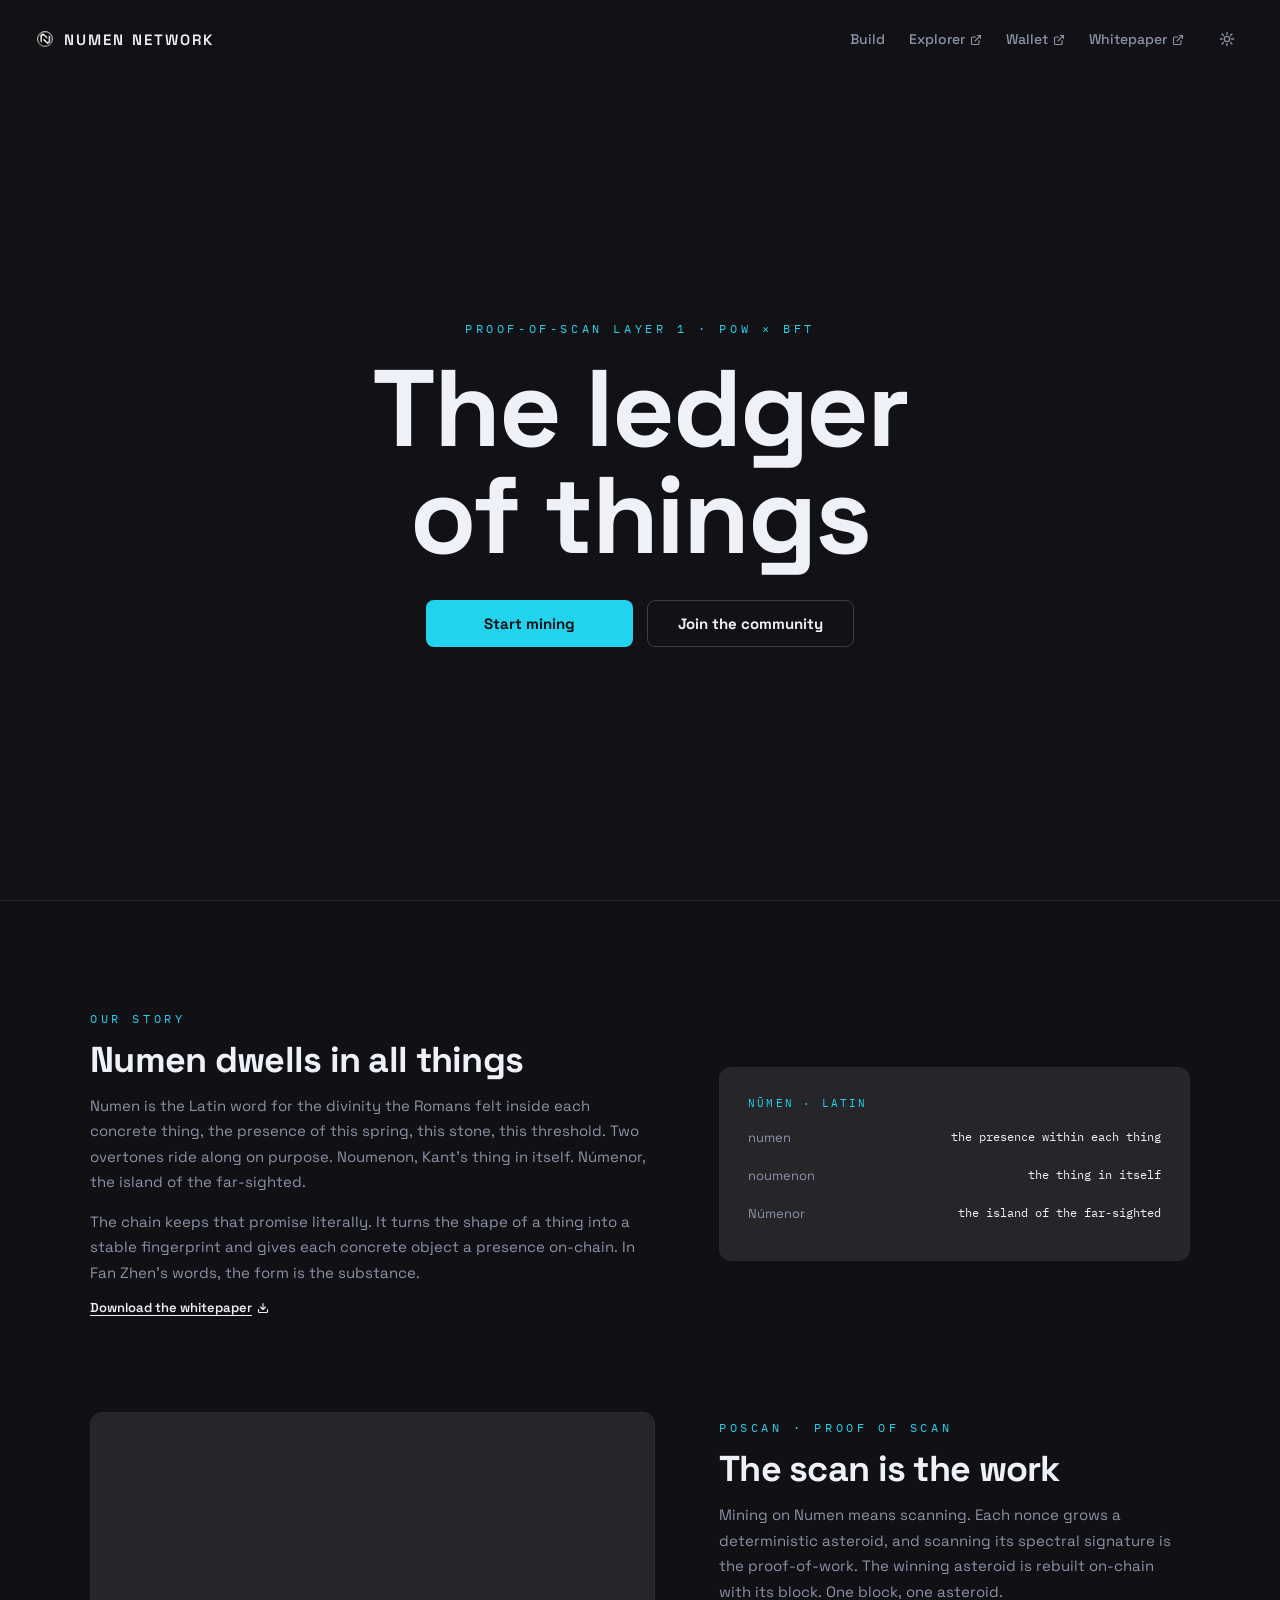
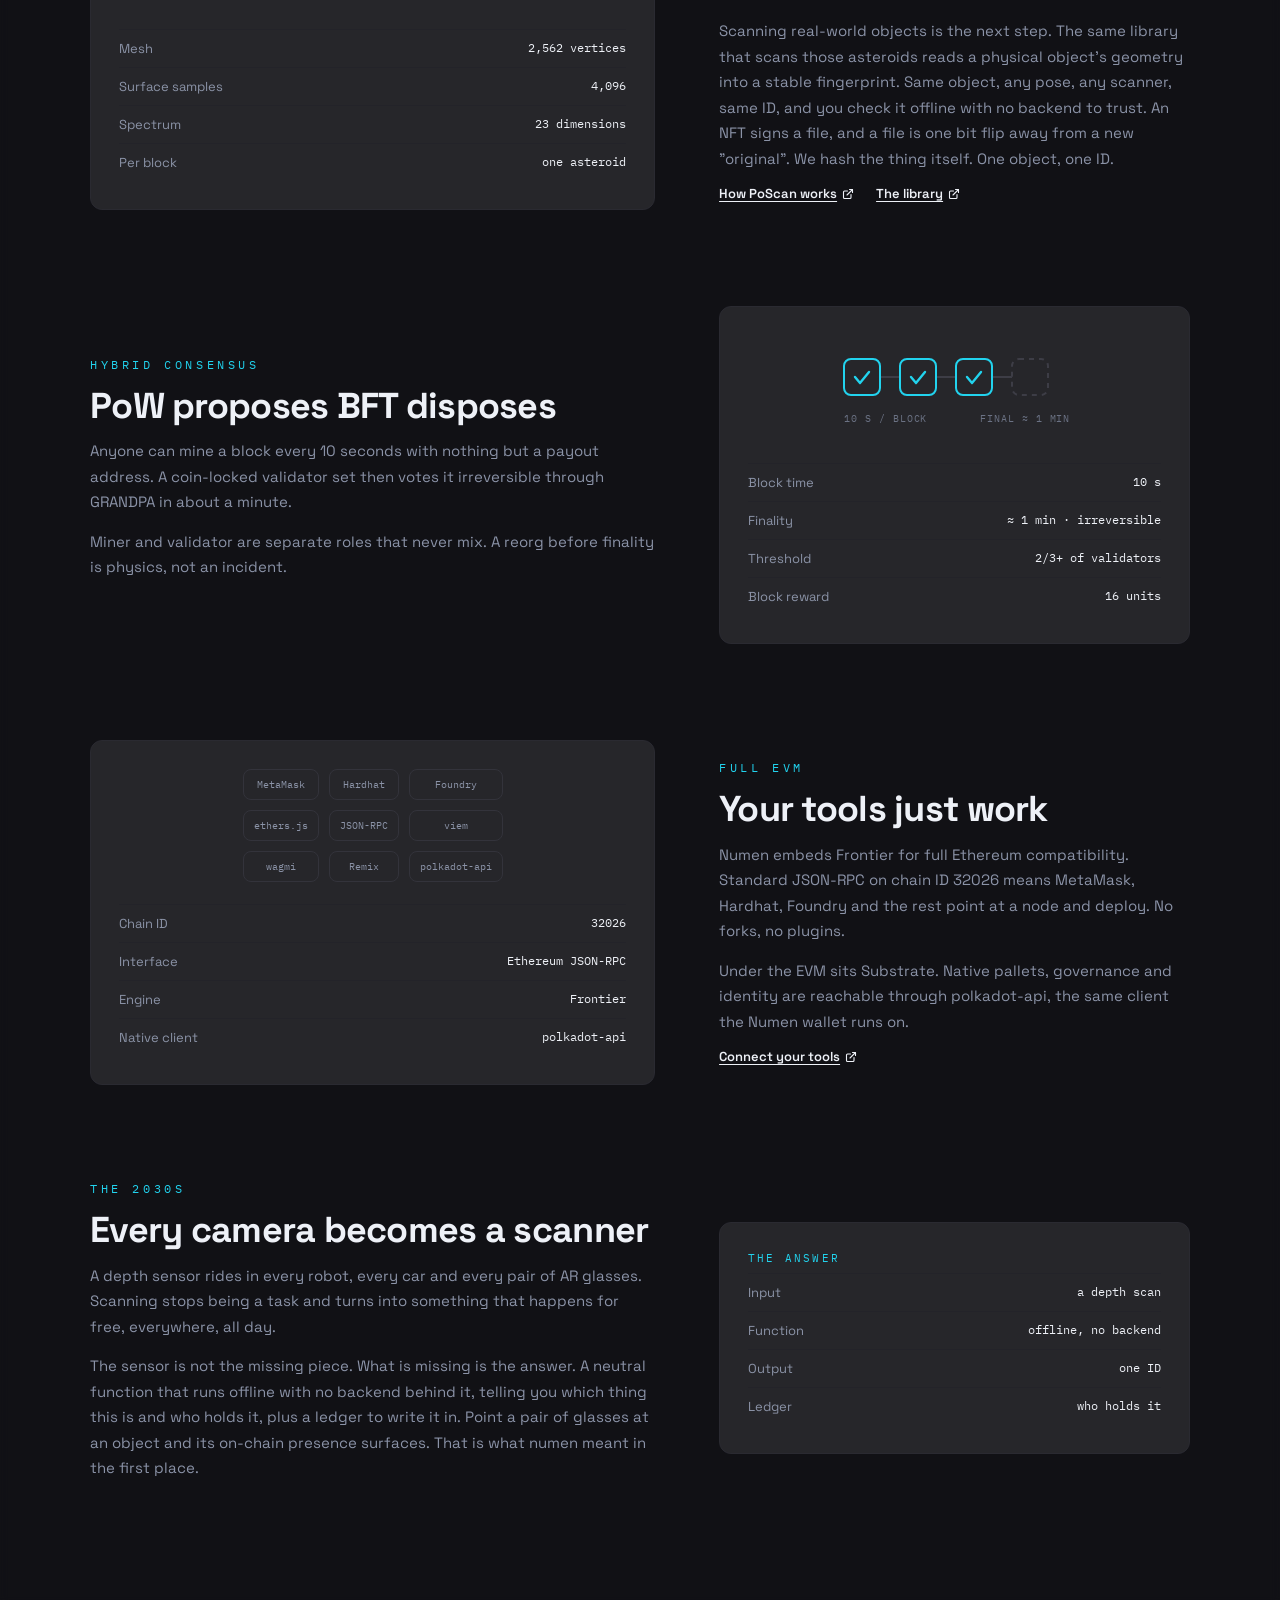
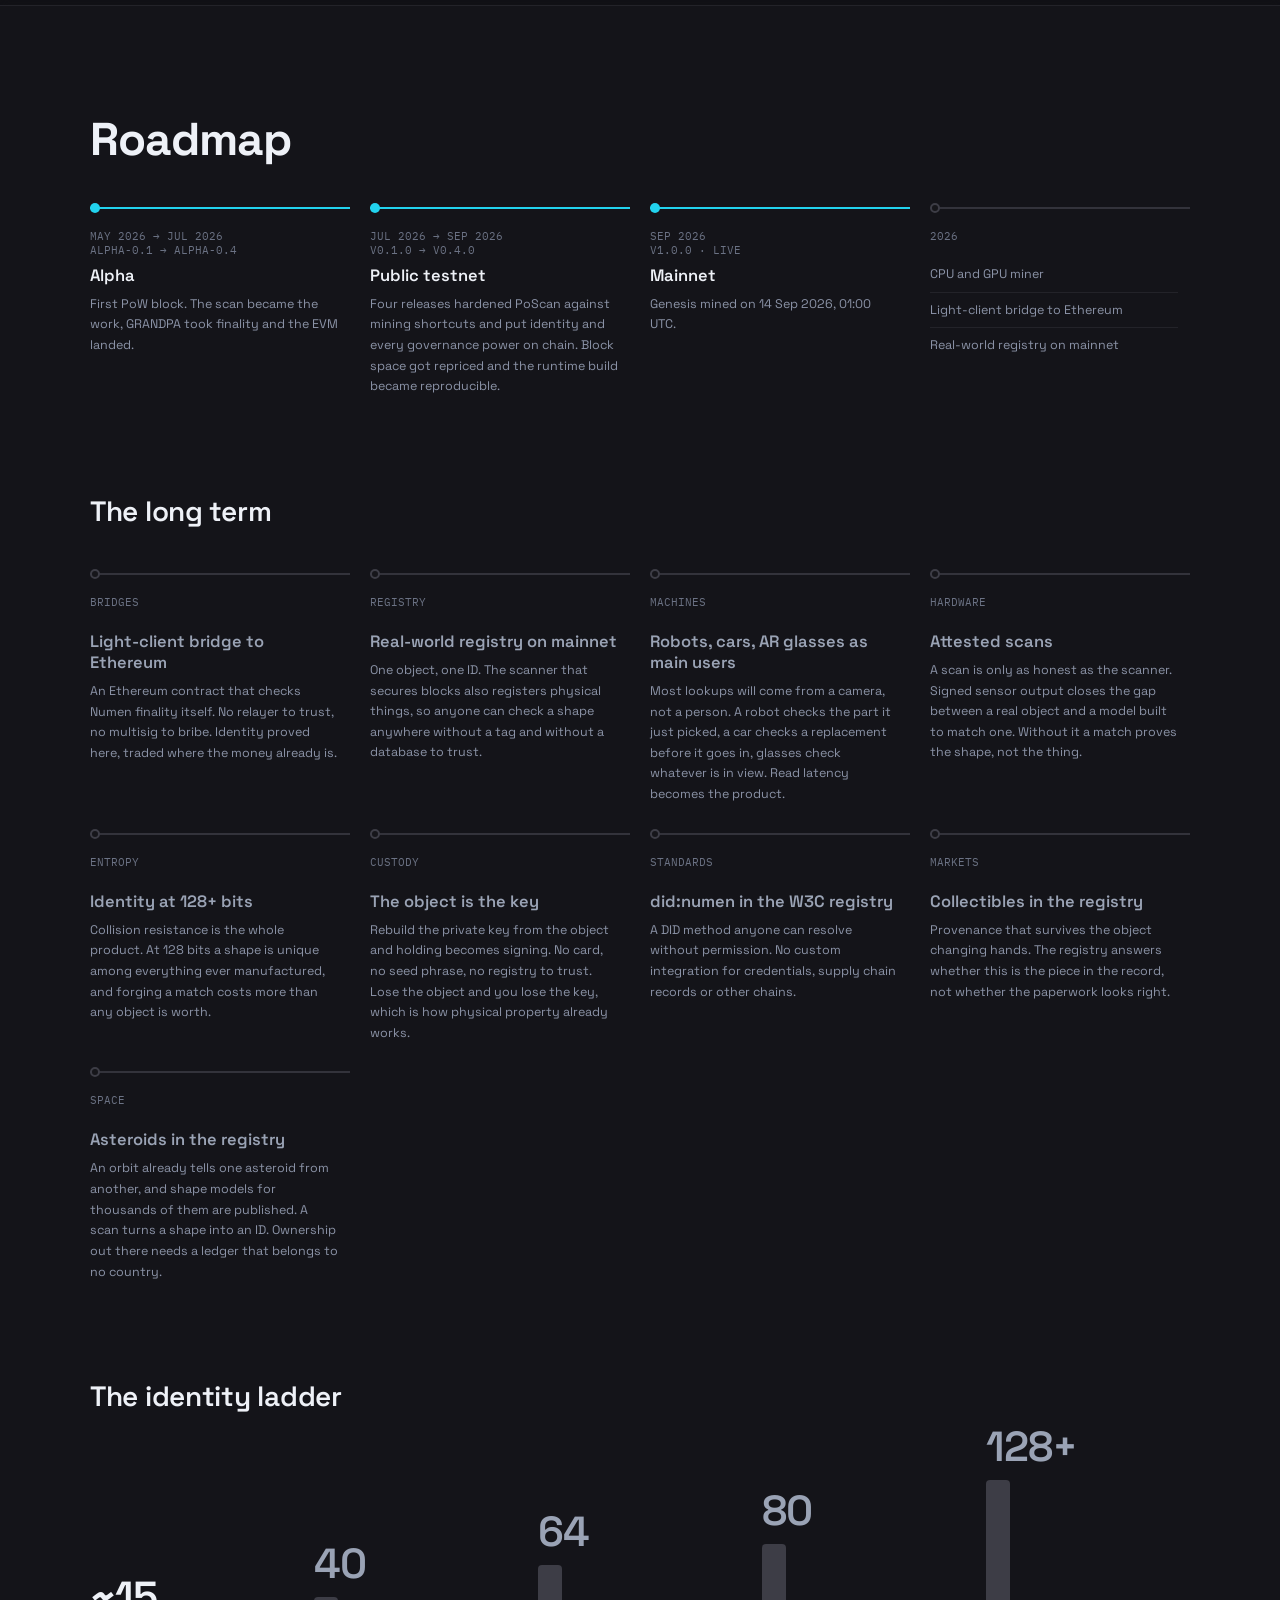
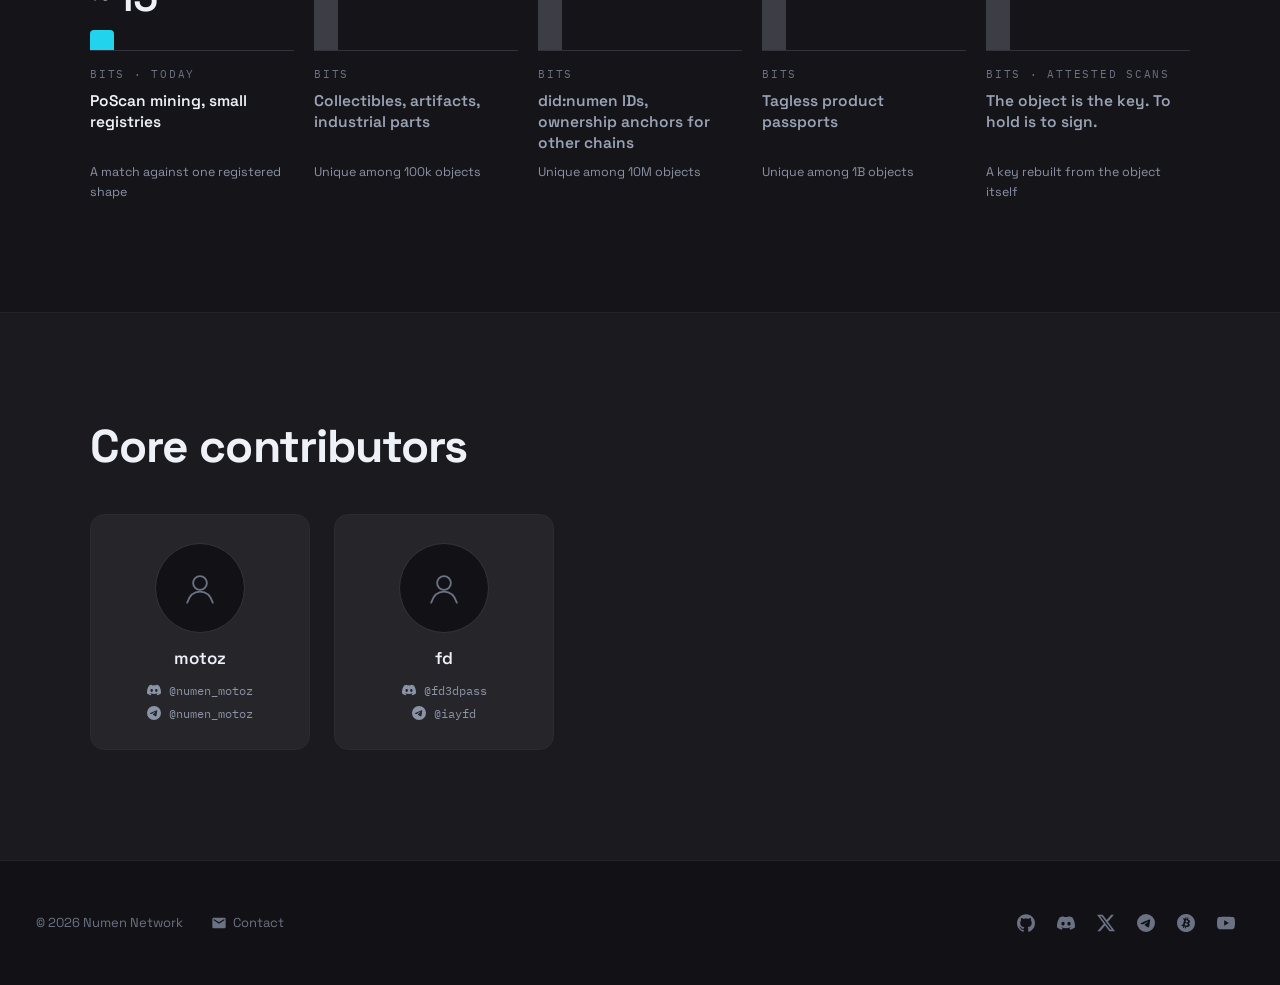
==== commit a94da898: "extend the roadmap into the long term also add a 2030s block to the about section" ====
--- a/index.html
+++ b/index.html
@@ -158,34 +158,112 @@
           </div>
         </div>
 
+        <div class="feature">
+          <div class="feature-text">
+            <div class="eyebrow">The 2030s</div>
+            <h2>Every camera becomes a scanner</h2>
+            <p>A depth sensor rides in every robot, every car and every pair of AR glasses. Scanning stops being a task and turns into something that happens for free, everywhere, all day.</p>
+            <p>The sensor is not the missing piece. What is missing is the answer. A neutral function that runs offline with no backend behind it, telling you which thing this is and who holds it, plus a ledger to write it in. Point a pair of glasses at an object and its on-chain presence surfaces. That is what numen meant in the first place.</p>
+          </div>
+          <div class="panel feature-panel">
+            <div class="panel-label">THE ANSWER</div>
+            <div class="spec"><span>Input</span><span class="val">a depth scan</span></div>
+            <div class="spec"><span>Function</span><span class="val">offline, no backend</span></div>
+            <div class="spec"><span>Output</span><span class="val">one ID</span></div>
+            <div class="spec"><span>Ledger</span><span class="val">who holds it</span></div>
+          </div>
+        </div>
+
       </div>
     </section>
 
     <section id="roadmap" class="roadmap">
       <div class="wrap">
-        <div class="eyebrow">Roadmap</div>
-        <h2>Mainnet is live</h2>
+        <h2>Roadmap</h2>
         <div class="rm-grid">
           <div class="rm">
-            <div class="rm-date">MAY 2026 → JUL 2026 · ALPHA-0.1 → ALPHA-0.4</div>
+            <div class="rm-date">MAY 2026 → JUL 2026<br>ALPHA-0.1 → ALPHA-0.4</div>
             <h3>Alpha</h3>
             <p>First PoW block. The scan became the work, GRANDPA took finality and the EVM landed.</p>
           </div>
           <div class="rm">
-            <div class="rm-date">JUL 2026 → SEP 2026 · V0.1.0 → V0.4.0</div>
+            <div class="rm-date">JUL 2026 → SEP 2026<br>V0.1.0 → V0.4.0</div>
             <h3>Public testnet</h3>
             <p>Four releases hardened PoScan against mining shortcuts and put identity and every governance power on chain. Block space got repriced and the runtime build became reproducible.</p>
           </div>
           <div class="rm">
-            <div class="rm-date">SEP 2026 · V1.0.0 · LIVE</div>
+            <div class="rm-date">SEP 2026<br>V1.0.0 · LIVE</div>
             <h3>Mainnet</h3>
             <p>Genesis mined on 14 Sep 2026, 01:00 UTC.</p>
           </div>
           <div class="rm next">
-            <div class="rm-date">NEXT</div>
-            <h3>Real-world objects</h3>
-            <p>The scanner behind PoScan meets physical things. Register a scan on chain, check it anywhere. One object, one ID.</p>
-          </div>
+            <div class="rm-date">2026</div>
+            <ul>
+              <li>CPU and GPU miner</li>
+              <li>Light-client bridge to Ethereum</li>
+              <li>Real-world registry on mainnet</li>
+            </ul>
+          </div>
+        </div>
+        <div class="longterm">
+          <h3>The long term</h3>
+          <div class="rm-grid">
+            <div class="rm next">
+              <div class="rm-date">BRIDGES</div>
+              <h4>Light-client bridge to Ethereum</h4>
+              <p>An Ethereum contract that checks Numen finality itself. No relayer to trust, no multisig to bribe. Identity proved here, traded where the money already is.</p>
+            </div>
+            <div class="rm next">
+              <div class="rm-date">REGISTRY</div>
+              <h4>Real-world registry on mainnet</h4>
+              <p>One object, one ID. The scanner that secures blocks also registers physical things, so anyone can check a shape anywhere without a tag and without a database to trust.</p>
+            </div>
+            <div class="rm next">
+              <div class="rm-date">MACHINES</div>
+              <h4>Robots, cars, AR glasses as main users</h4>
+              <p>Most lookups will come from a camera, not a person. A robot checks the part it just picked, a car checks a replacement before it goes in, glasses check whatever is in view. Read latency becomes the product.</p>
+            </div>
+            <div class="rm next">
+              <div class="rm-date">HARDWARE</div>
+              <h4>Attested scans</h4>
+              <p>A scan is only as honest as the scanner. Signed sensor output closes the gap between a real object and a model built to match one. Without it a match proves the shape, not the thing.</p>
+            </div>
+            <div class="rm next">
+              <div class="rm-date">ENTROPY</div>
+              <h4>Identity at 128+ bits</h4>
+              <p>Collision resistance is the whole product. At 128 bits a shape is unique among everything ever manufactured, and forging a match costs more than any object is worth.</p>
+            </div>
+            <div class="rm next">
+              <div class="rm-date">CUSTODY</div>
+              <h4>The object is the key</h4>
+              <p>Rebuild the private key from the object and holding becomes signing. No card, no seed phrase, no registry to trust. Lose the object and you lose the key, which is how physical property already works.</p>
+            </div>
+            <div class="rm next">
+              <div class="rm-date">STANDARDS</div>
+              <h4>did:numen in the W3C registry</h4>
+              <p>A DID method anyone can resolve without permission. No custom integration for credentials, supply chain records or other chains.</p>
+            </div>
+            <div class="rm next">
+              <div class="rm-date">MARKETS</div>
+              <h4>Collectibles in the registry</h4>
+              <p>Provenance that survives the object changing hands. The registry answers whether this is the piece in the record, not whether the paperwork looks right.</p>
+            </div>
+            <div class="rm next">
+              <div class="rm-date">SPACE</div>
+              <h4>Asteroids in the registry</h4>
+              <p>An orbit already tells one asteroid from another, and shape models for thousands of them are published. A scan turns a shape into an ID. Ownership out there needs a ledger that belongs to no country.</p>
+            </div>
+          </div>
+        </div>
+        <div class="ladder">
+          <h3>The identity ladder</h3>
+          <ol class="rungs">
+            <li class="rung now"><div class="rung-rise"><div class="rung-n">~15</div><div class="rung-bar" style="--v: .1172" aria-hidden="true"></div></div><div class="rung-tag">bits · today</div><h4>PoScan mining, small registries</h4><p>A match against one registered shape</p></li>
+            <li class="rung"><div class="rung-rise"><div class="rung-n">40</div><div class="rung-bar" style="--v: .3125" aria-hidden="true"></div></div><div class="rung-tag">bits</div><h4>Collectibles, artifacts, industrial parts</h4><p>Unique among 100k objects</p></li>
+            <li class="rung"><div class="rung-rise"><div class="rung-n">64</div><div class="rung-bar" style="--v: .5" aria-hidden="true"></div></div><div class="rung-tag">bits</div><h4>did:numen IDs, ownership anchors for other chains</h4><p>Unique among 10M objects</p></li>
+            <li class="rung"><div class="rung-rise"><div class="rung-n">80</div><div class="rung-bar" style="--v: .625" aria-hidden="true"></div></div><div class="rung-tag">bits</div><h4>Tagless product passports</h4><p>Unique among 1B objects</p></li>
+            <li class="rung"><div class="rung-rise"><div class="rung-n">128+</div><div class="rung-bar" style="--v: 1" aria-hidden="true"></div></div><div class="rung-tag">bits · attested scans</div><h4>The object is the key. To hold is to sign.</h4><p>A key rebuilt from the object itself</p></li>
+          </ol>
         </div>
       </div>
     </section>
--- a/style.css
+++ b/style.css
@@ -307,14 +307,84 @@
   font-family: var(--mono);
   font-size: 11px;
   color: var(--dim);
+  min-height: 2lh;
   margin-bottom: 8px;
 }
 
-.rm h3 { margin: 0 0 8px; font-size: 16.5px; font-weight: 600; }
-
-.rm.next h3 { color: var(--lead); }
+.rm h3, .rm h4 { margin: 0 0 8px; font-size: 16.5px; font-weight: 600; }
+
+.rm.next h3, .rm.next h4 { color: var(--lead); }
 
 .rm p { margin: 0; font-size: 12.5px; line-height: 1.65; color: var(--body); }
+
+.rm ul { list-style: none; margin: 0; padding: 0; }
+
+.rm li { padding: 8px 0; border-top: 1px solid var(--line); font-size: 12.5px; line-height: 1.5; color: var(--body); }
+
+.rm li:first-child { border-top: 0; padding-top: 0; }
+
+.ladder, .longterm { margin-top: 96px; }
+
+.ladder h3, .longterm > h3 { margin: 0; font-size: clamp(22px, 2.6vw, 28px); font-weight: 600; letter-spacing: -.01em; }
+
+.longterm > h3 { margin-bottom: 44px; }
+
+.rungs {
+  list-style: none;
+  margin: 0;
+  padding: 0;
+  display: grid;
+  grid-template-columns: repeat(5, 1fr);
+  grid-template-rows: 236px repeat(3, auto);
+  column-gap: 20px;
+}
+
+.rung { display: grid; grid-row: span 4; grid-template-rows: subgrid; }
+
+.rung-rise { align-self: end; }
+
+.rung-n {
+  margin-bottom: 12px;
+  font-size: 42px;
+  line-height: 1;
+  font-weight: 600;
+  letter-spacing: -.02em;
+  color: var(--lead);
+}
+
+.rung-bar {
+  width: 24px;
+  height: calc(var(--v) * 170px);
+  border-radius: 4px 4px 0 0;
+  background: var(--line4);
+}
+
+.rung-tag {
+  border-top: 1px solid var(--line3);
+  padding: 16px 12px 10px 0;
+  font-family: var(--mono);
+  font-size: 11px;
+  letter-spacing: .16em;
+  text-transform: uppercase;
+  color: var(--dim);
+}
+
+.rung h4 { margin: 0; padding: 0 12px 8px 0; font-size: 15.5px; line-height: 1.35; font-weight: 600; color: var(--lead); }
+
+.rung p { margin: 0; padding-right: 12px; font-size: 12.5px; line-height: 1.6; color: var(--body); }
+
+.rung.now .rung-n, .rung.now h4 { color: var(--ink); }
+
+.rung.now .rung-bar { background: var(--accent); }
+
+@media (max-width: 860px) {
+  .ladder h3 { margin-bottom: 26px; }
+  .rungs, .rung { display: block; }
+  .rung { padding: 22px 0; border-top: 1px solid var(--line); }
+  .rung-n { font-size: 34px; }
+  .rung-bar { width: calc(var(--v) * 100%); height: 10px; border-radius: 0 4px 4px 0; }
+  .rung-tag { border: 0; padding-top: 14px; }
+}
 
 .people {
   background: rgba(30, 30, 34, .85);
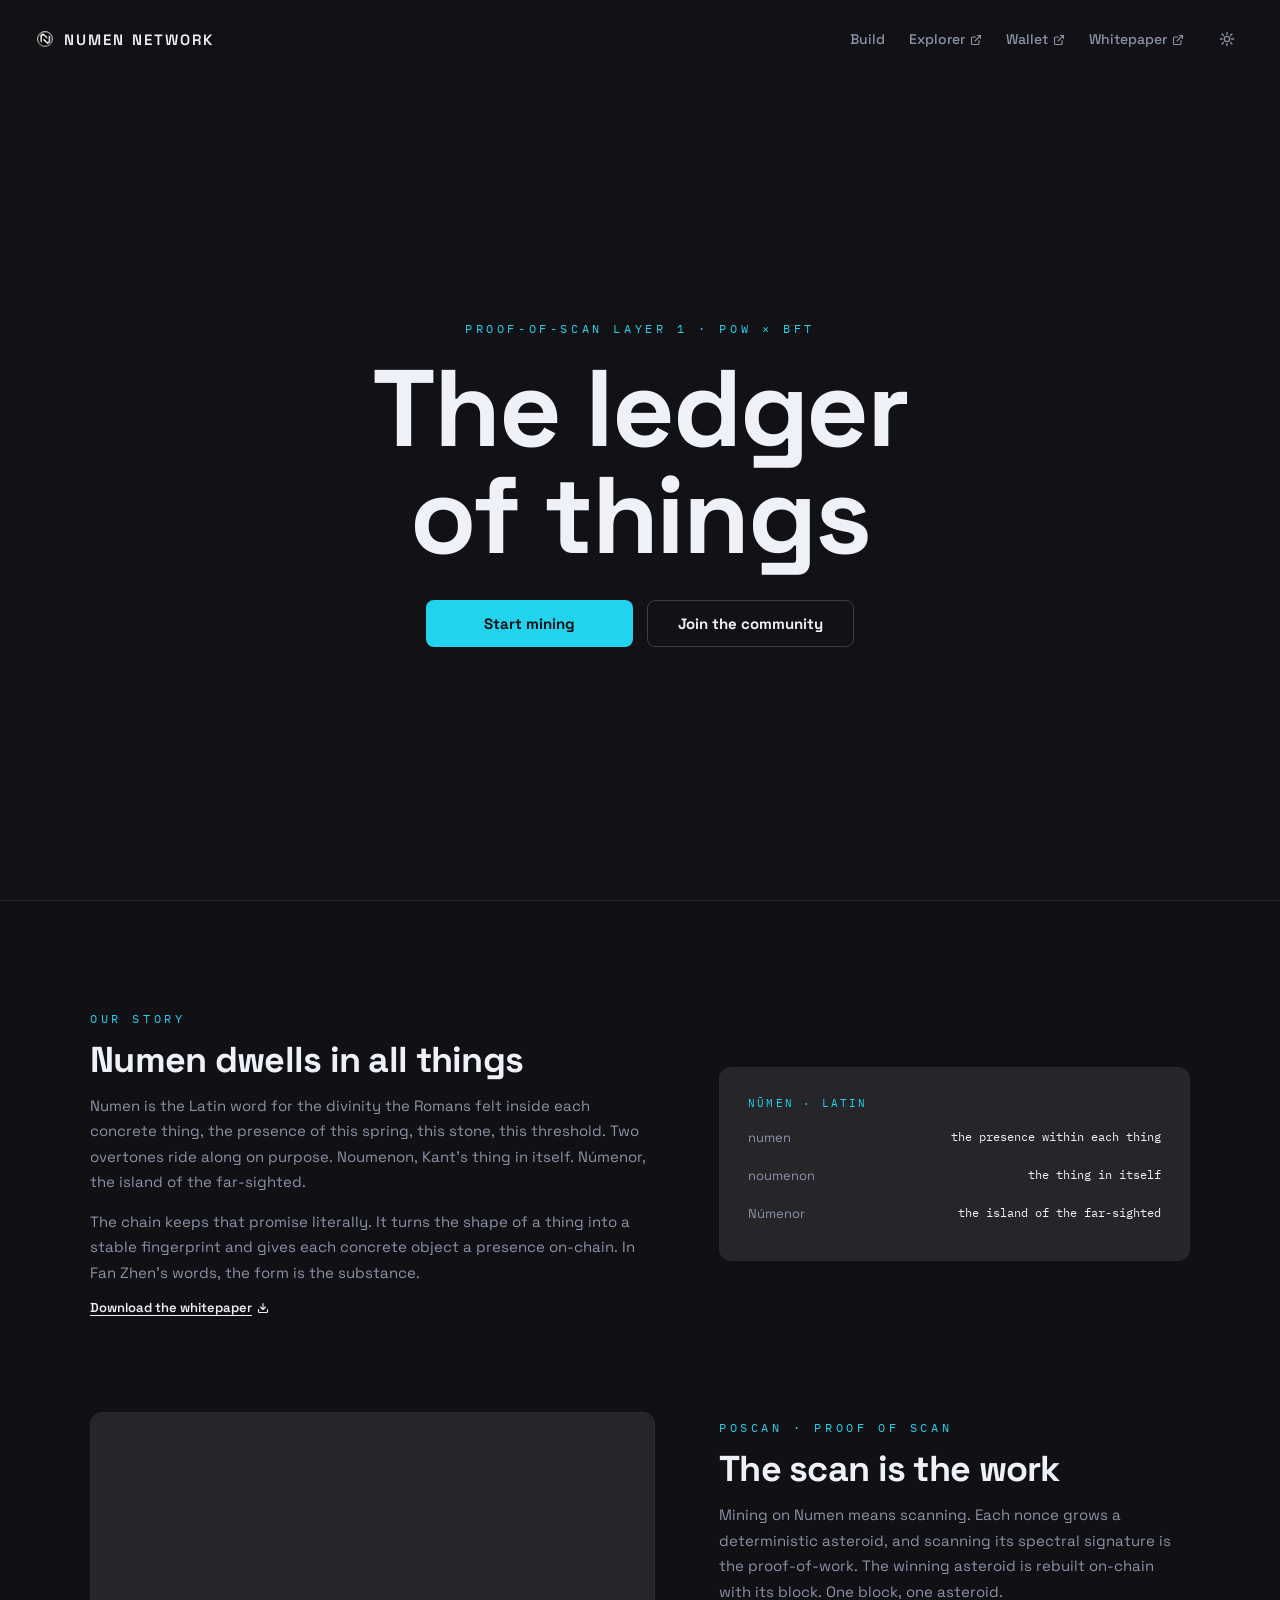
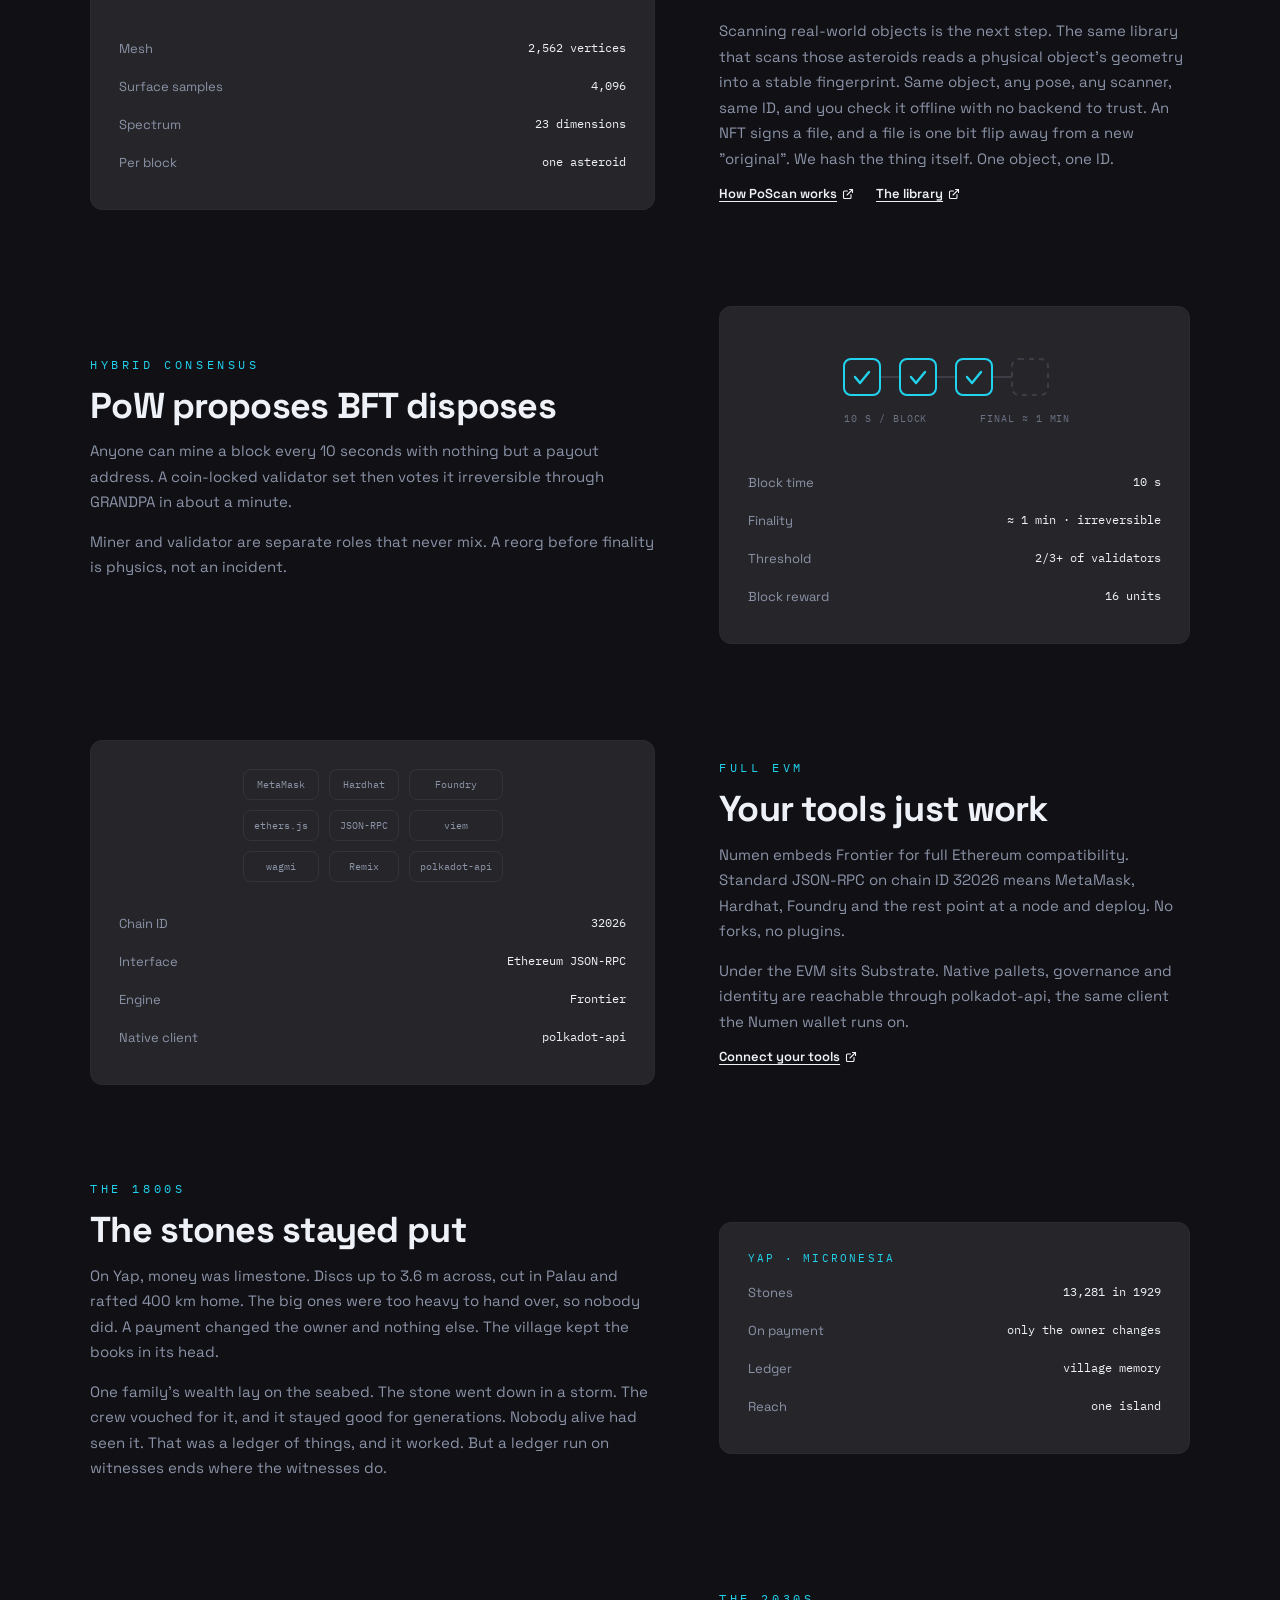
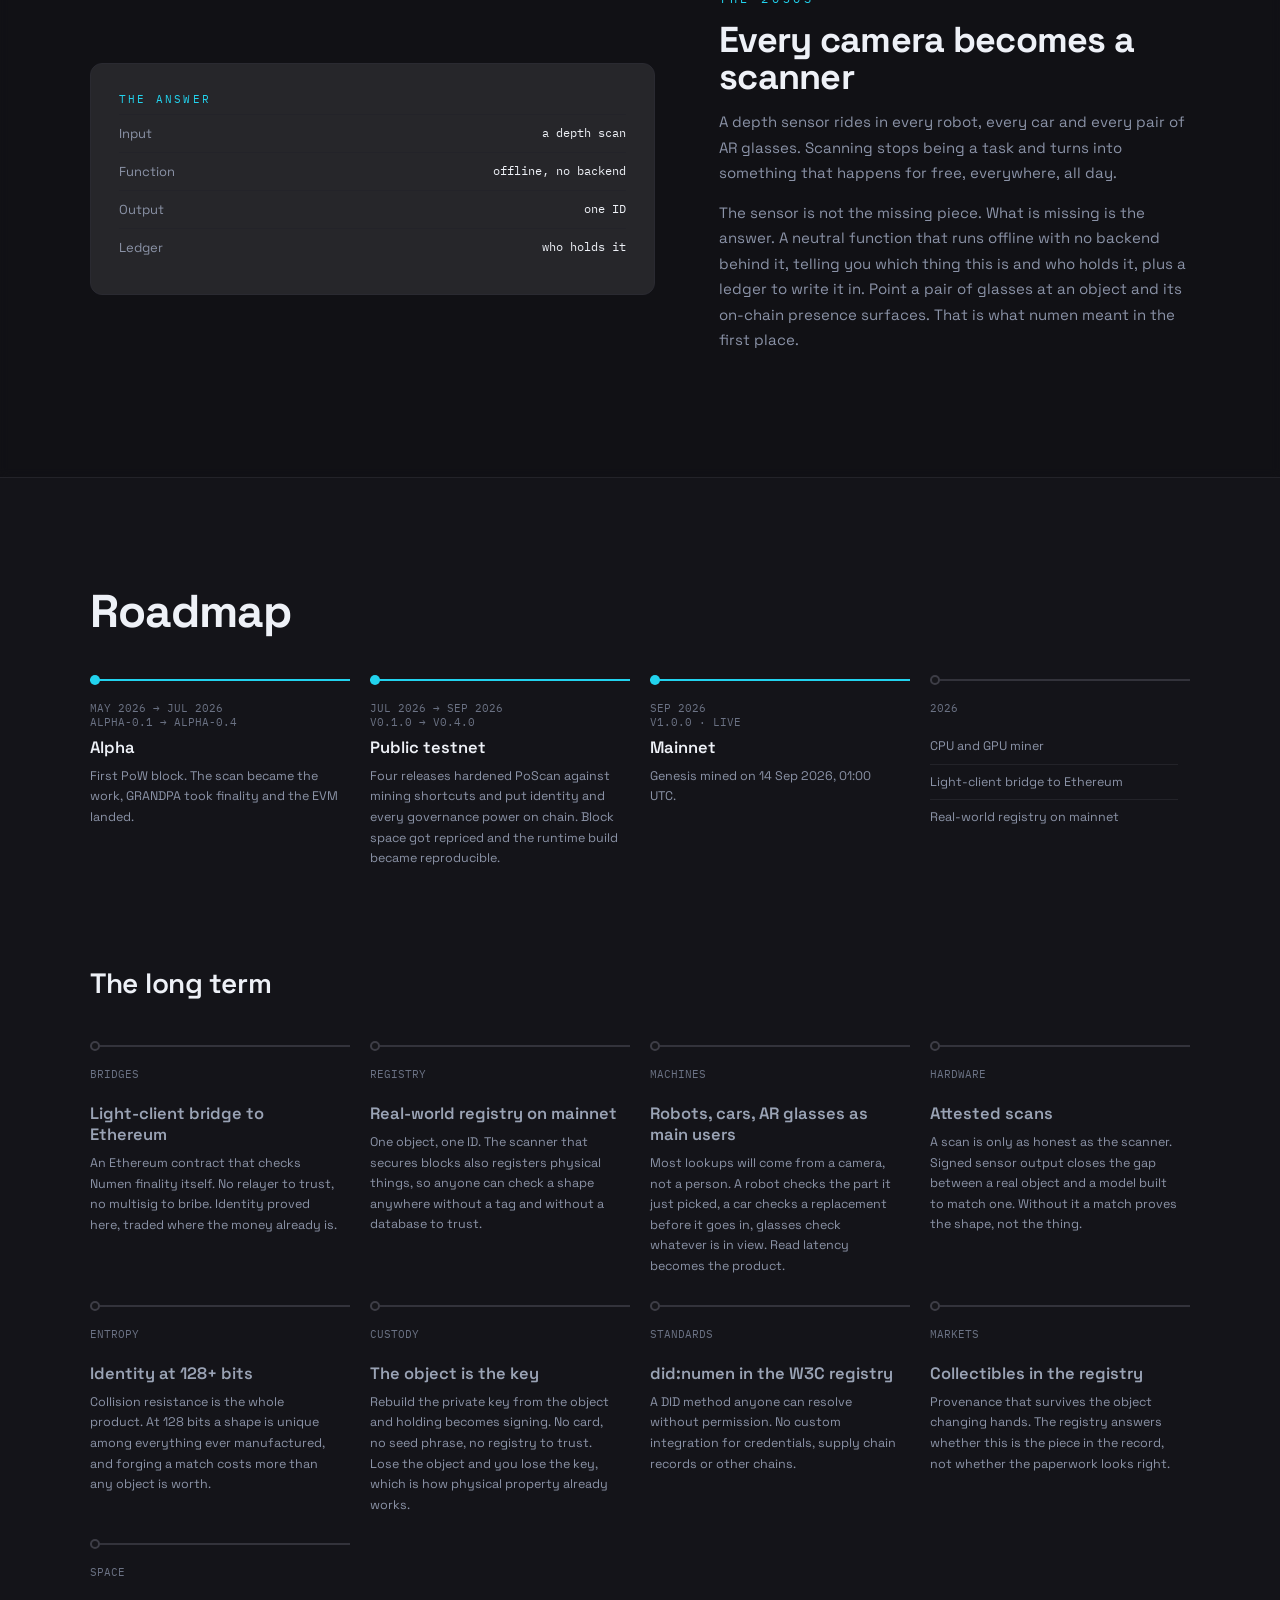
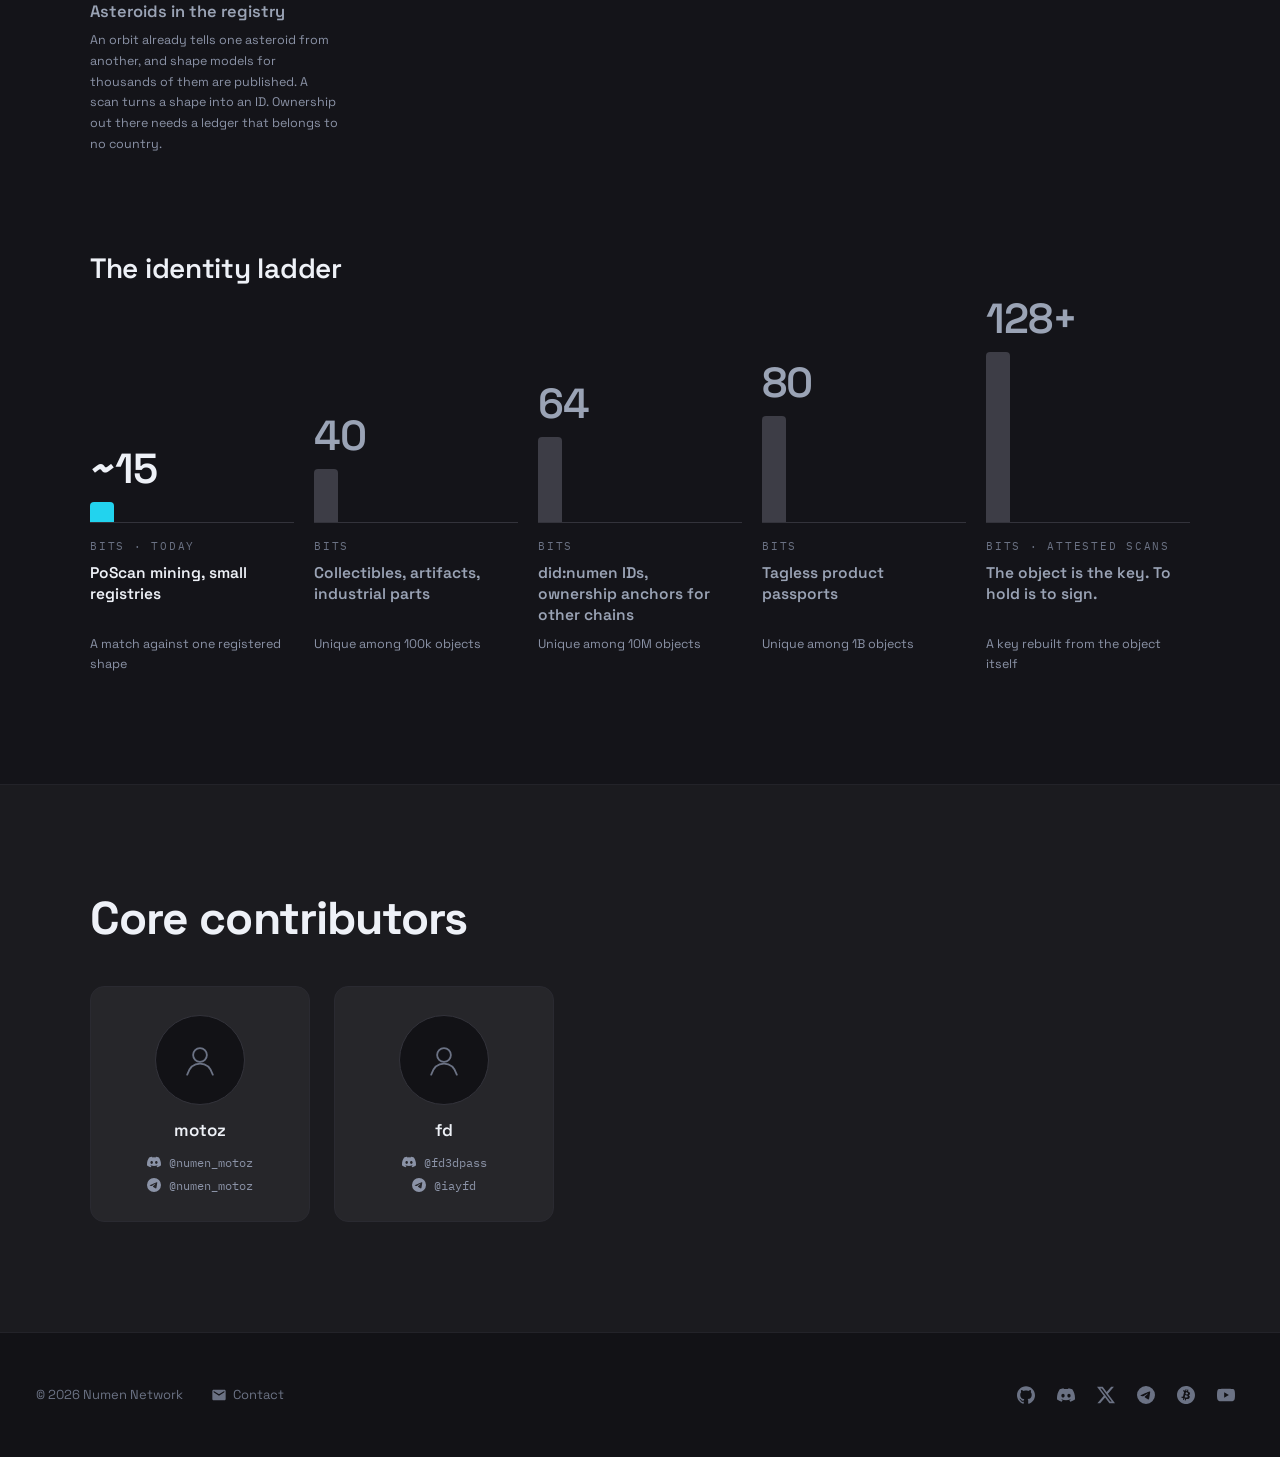
==== commit 751e2112: "Add the Yap stone money story as a precedent for the ledger of things" ====
--- a/index.html
+++ b/index.html
@@ -160,6 +160,22 @@
 
         <div class="feature">
           <div class="feature-text">
+            <div class="eyebrow">The 1800s</div>
+            <h2>The stones stayed put</h2>
+            <p>On Yap, money was limestone. Discs up to 3.6&nbsp;m across, cut in Palau and rafted 400&nbsp;km home. The big ones were too heavy to hand over, so nobody did. A payment changed the owner and nothing else. The village kept the books in its head.</p>
+            <p>One family's wealth lay on the seabed. The stone went down in a storm. The crew vouched for it, and it stayed good for generations. Nobody alive had seen it. That was a ledger of things, and it worked. But a ledger run on witnesses ends where the witnesses do.</p>
+          </div>
+          <div class="panel feature-panel">
+            <div class="panel-label">YAP · MICRONESIA</div>
+            <div class="spec"><span>Stones</span><span class="val">13,281 in 1929</span></div>
+            <div class="spec"><span>On payment</span><span class="val">only the owner changes</span></div>
+            <div class="spec"><span>Ledger</span><span class="val">village memory</span></div>
+            <div class="spec"><span>Reach</span><span class="val">one island</span></div>
+          </div>
+        </div>
+
+        <div class="feature">
+          <div class="feature-text">
             <div class="eyebrow">The 2030s</div>
             <h2>Every camera becomes a scanner</h2>
             <p>A depth sensor rides in every robot, every car and every pair of AR glasses. Scanning stops being a task and turns into something that happens for free, everywhere, all day.</p>
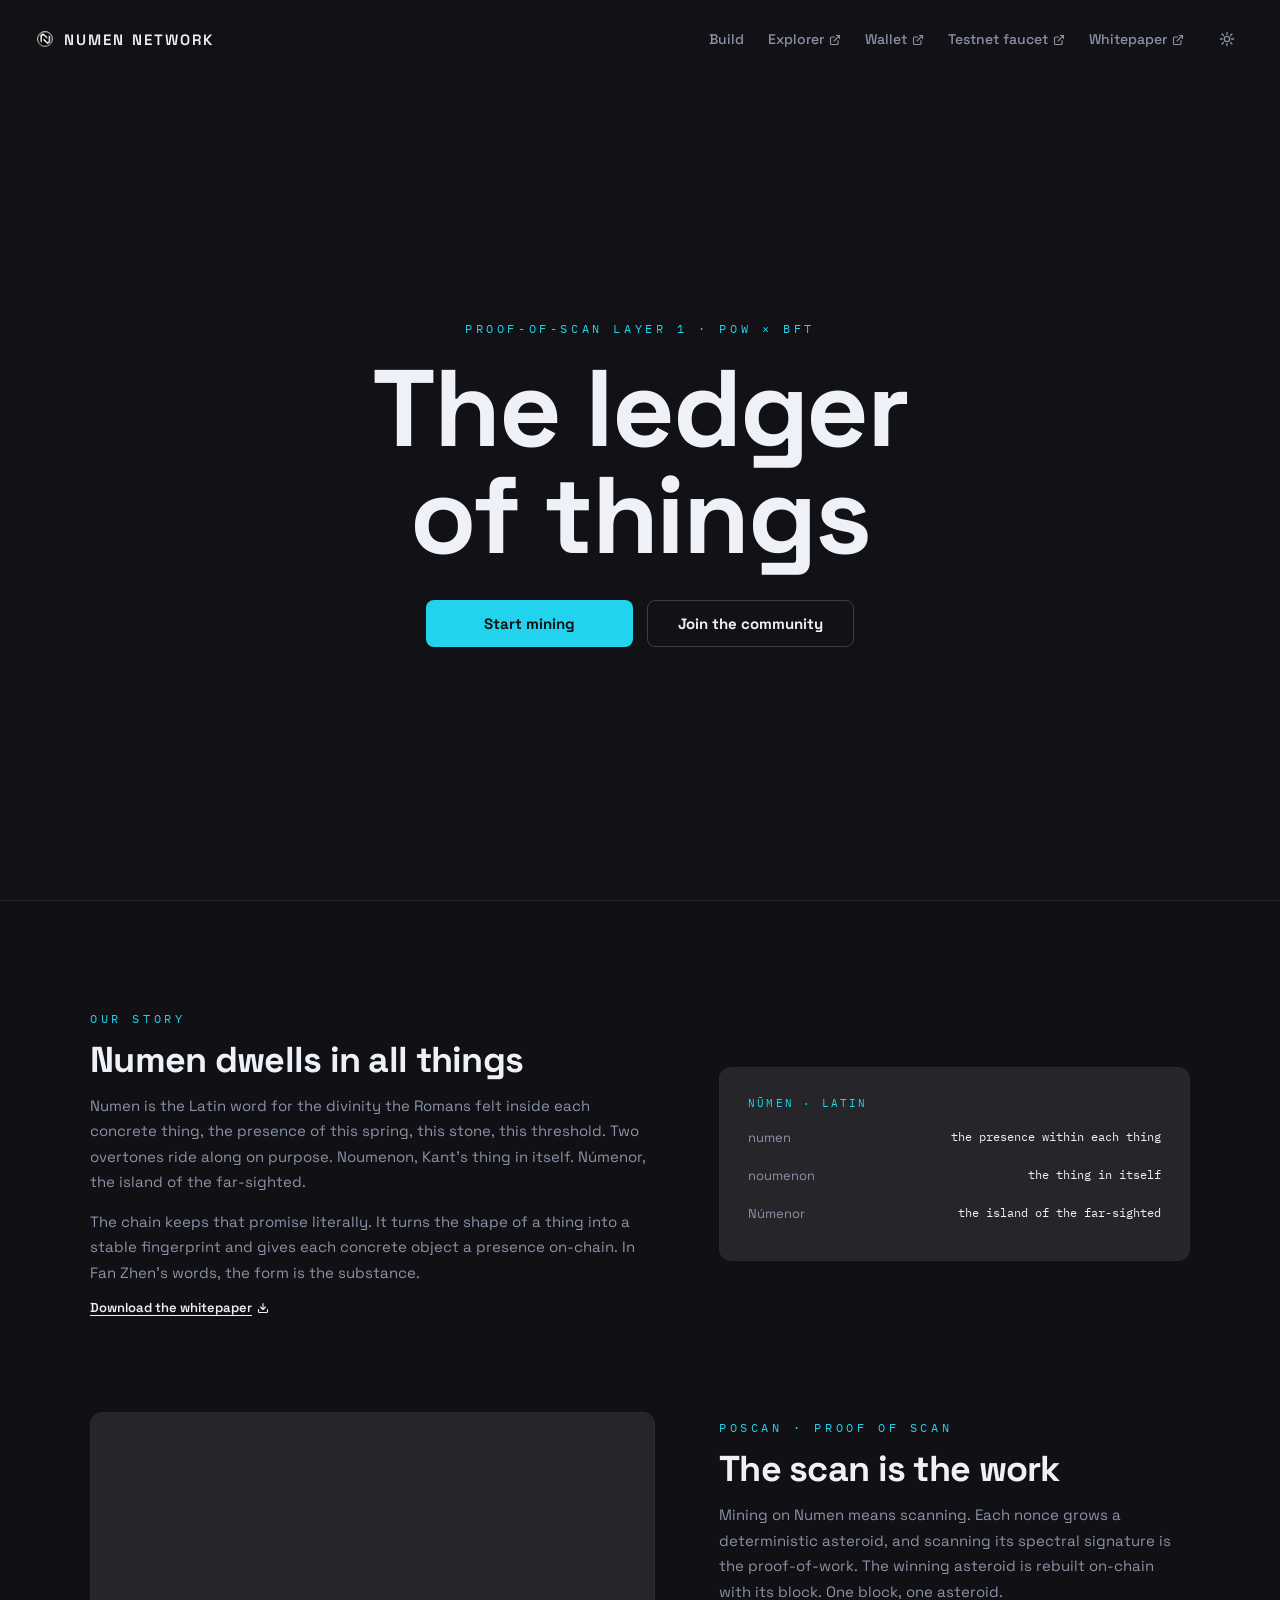
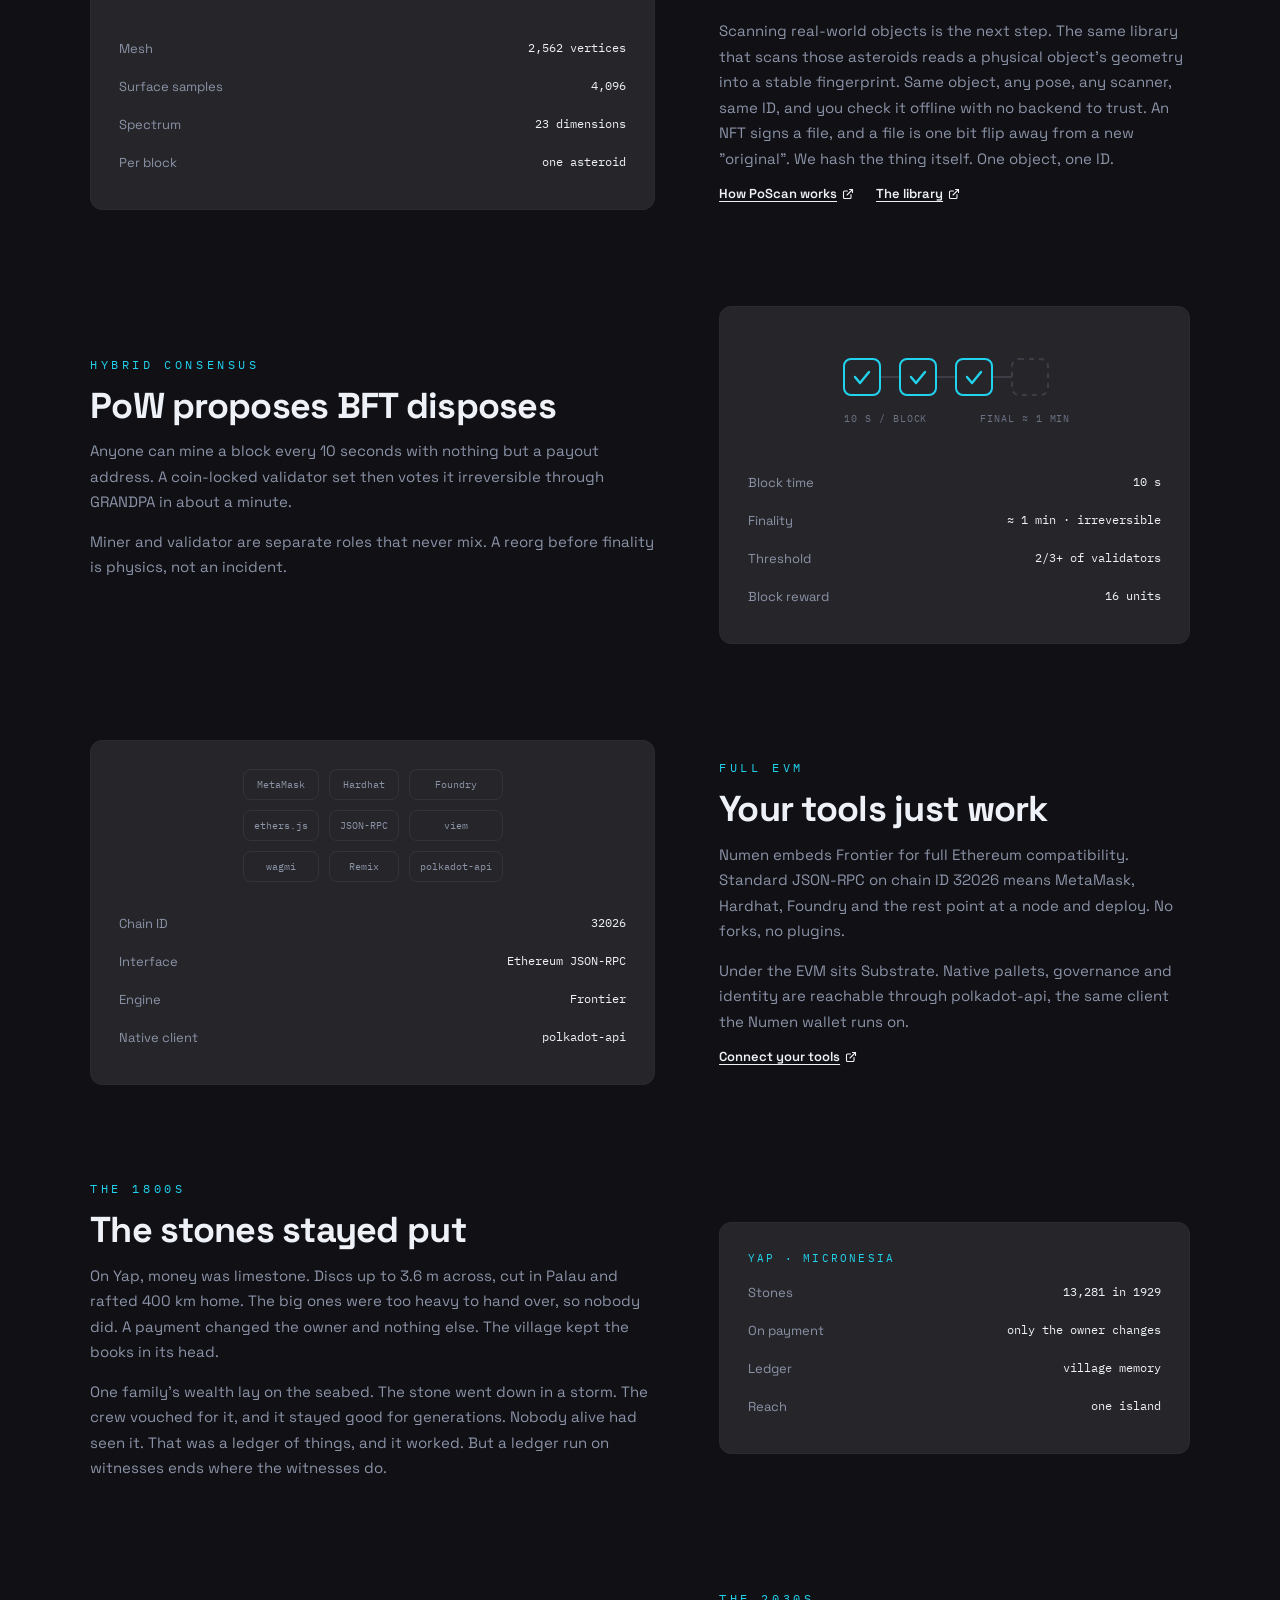
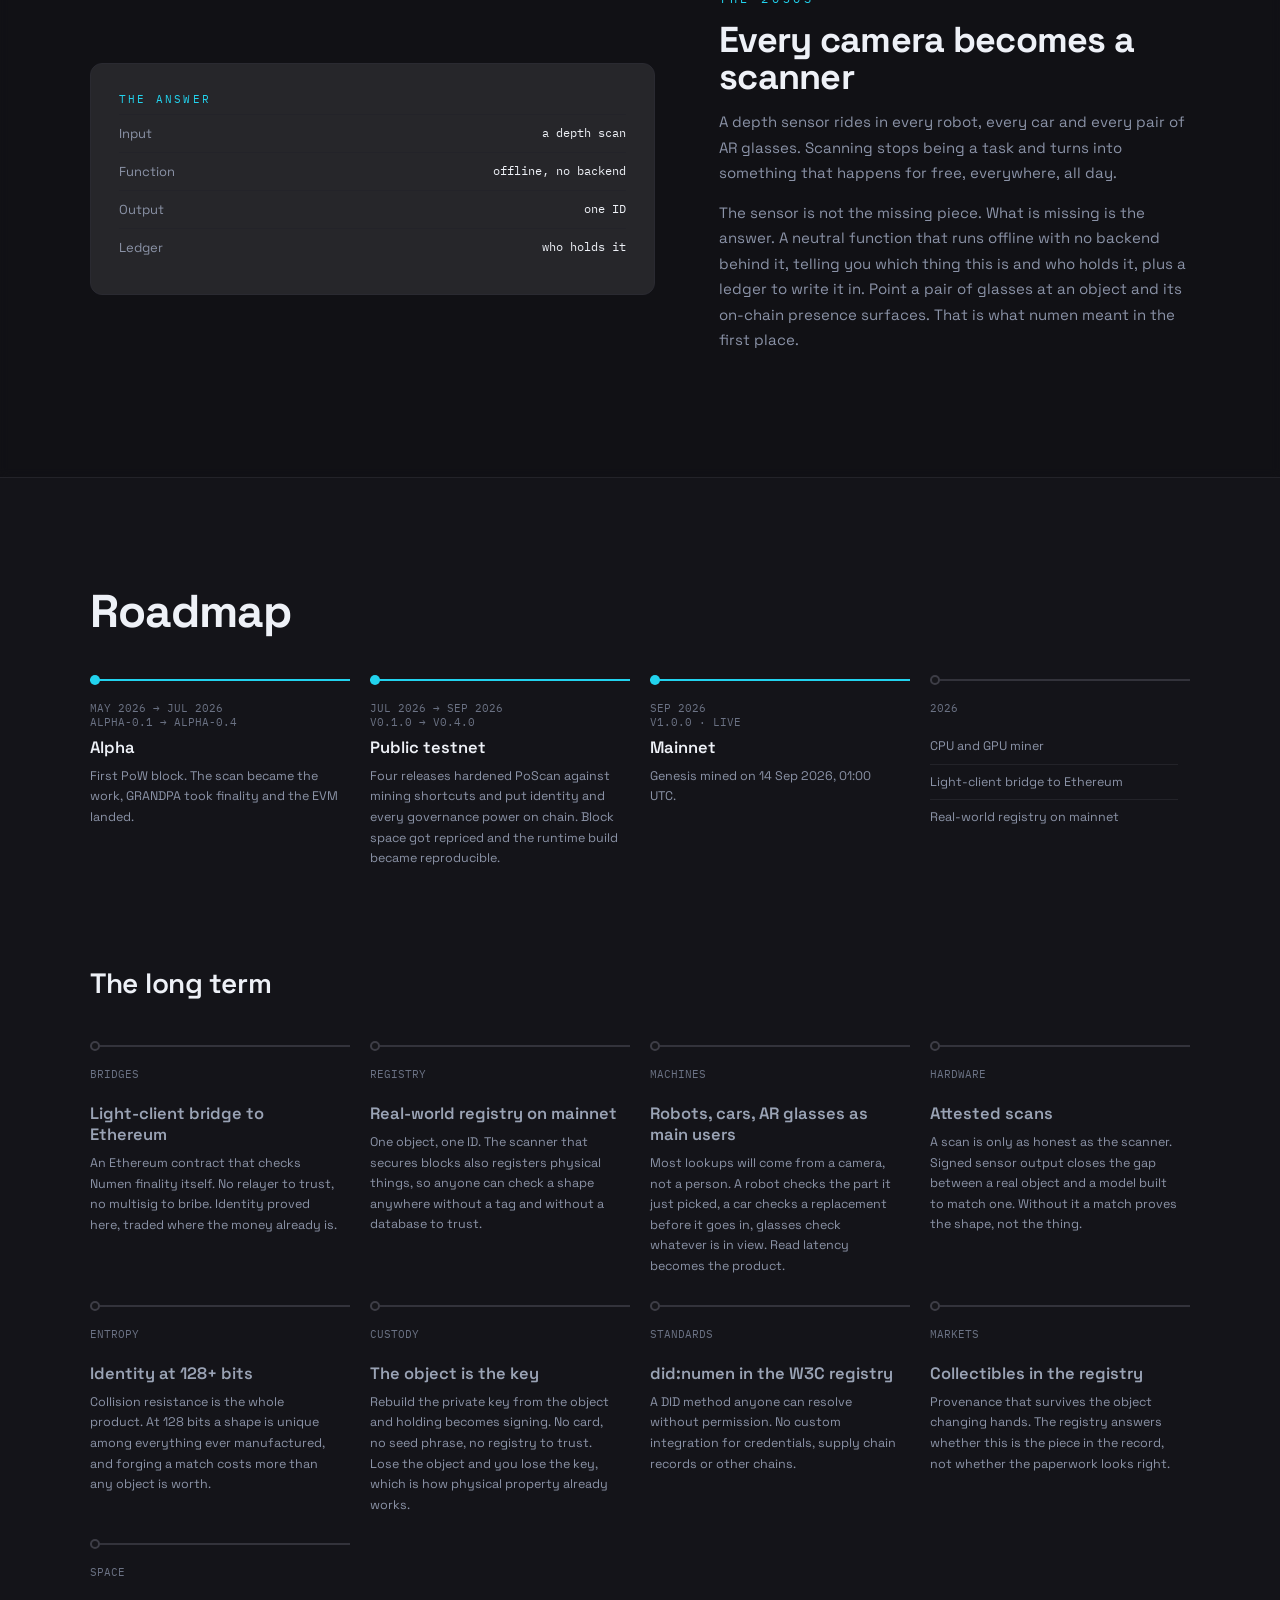
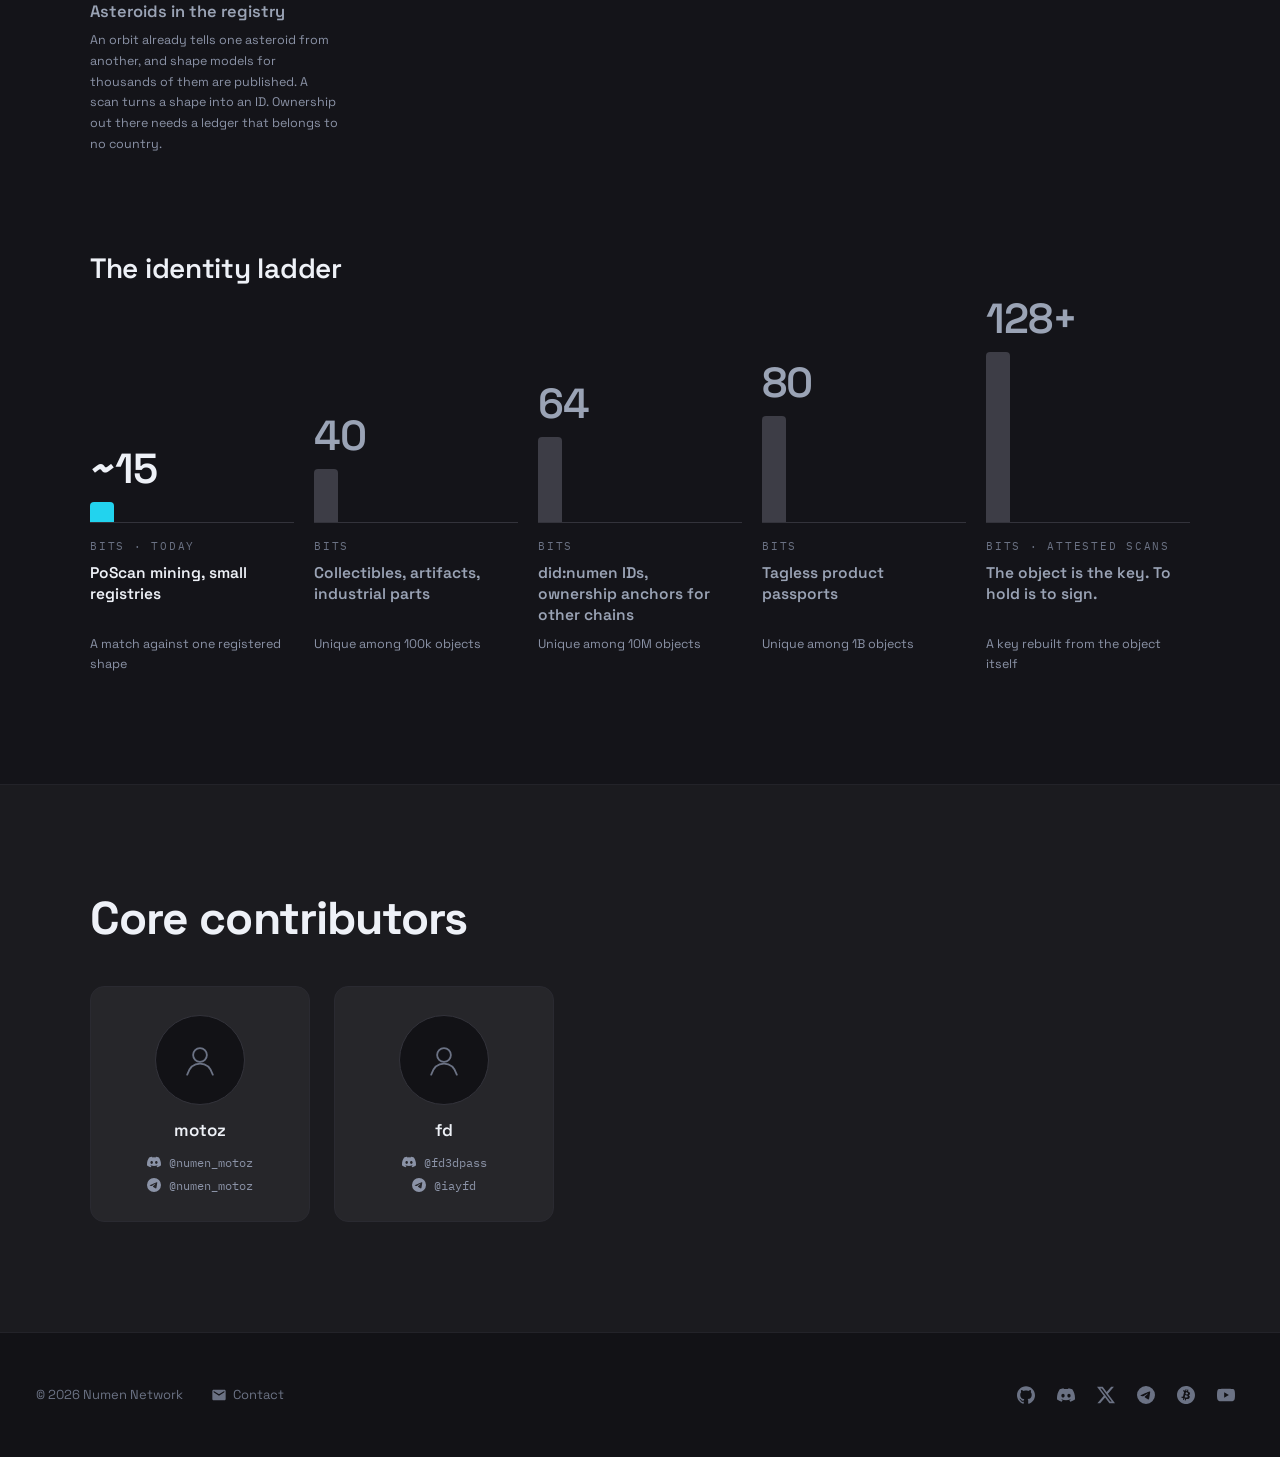
==== commit 9c041f1c: "Link the testnet faucet" ====
--- a/index.html
+++ b/index.html
@@ -11,7 +11,7 @@
 <meta property="og:url" content="https://numen-network.org/">
 <meta property="og:image" content="https://numen-network.org/og.png">
 <meta name="twitter:card" content="summary_large_image">
-<meta name="twitter:site" content="@_NumenNetwork_">
+<meta name="twitter:site" content="@NumenOnchain">
 <link rel="canonical" href="https://numen-network.org/">
 <link rel="icon" type="image/svg+xml" href="logo.svg">
 <link rel="preconnect" href="https://fonts.googleapis.com">
@@ -36,6 +36,7 @@
       <a href="build.html">Build</a>
       <a href="https://explorer.numen-network.org" target="_blank" rel="noopener">Explorer<svg width="12" height="12" viewBox="0 0 24 24" fill="none" stroke="currentColor" stroke-width="2.2" stroke-linecap="round" stroke-linejoin="round"><path d="M18 13v6a2 2 0 0 1-2 2H5a2 2 0 0 1-2-2V8a2 2 0 0 1 2-2h6"/><path d="M15 3h6v6M10 14 21 3"/></svg></a>
       <a href="https://wallet.numen-network.org" target="_blank" rel="noopener">Wallet<svg width="12" height="12" viewBox="0 0 24 24" fill="none" stroke="currentColor" stroke-width="2.2" stroke-linecap="round" stroke-linejoin="round"><path d="M18 13v6a2 2 0 0 1-2 2H5a2 2 0 0 1-2-2V8a2 2 0 0 1 2-2h6"/><path d="M15 3h6v6M10 14 21 3"/></svg></a>
+      <a href="https://testnet.faucet.numen-network.org" target="_blank" rel="noopener">Testnet faucet<svg width="12" height="12" viewBox="0 0 24 24" fill="none" stroke="currentColor" stroke-width="2.2" stroke-linecap="round" stroke-linejoin="round"><path d="M18 13v6a2 2 0 0 1-2 2H5a2 2 0 0 1-2-2V8a2 2 0 0 1 2-2h6"/><path d="M15 3h6v6M10 14 21 3"/></svg></a>
       <a href="whitepaper.pdf" target="_blank" rel="noopener">Whitepaper<svg width="12" height="12" viewBox="0 0 24 24" fill="none" stroke="currentColor" stroke-width="2.2" stroke-linecap="round" stroke-linejoin="round"><path d="M18 13v6a2 2 0 0 1-2 2H5a2 2 0 0 1-2-2V8a2 2 0 0 1 2-2h6"/><path d="M15 3h6v6M10 14 21 3"/></svg></a>
     </div>
     <button class="theme-toggle" type="button" aria-label="Toggle theme">
@@ -315,7 +316,7 @@
     <a class="foot-mail" href="mailto:contact@numen-network.org"><svg width="16" height="16" viewBox="0 0 24 24" fill="currentColor"><path d="M20 4H4c-1.1 0-2 .9-2 2v12c0 1.1.9 2 2 2h16c1.1 0 2-.9 2-2V6c0-1.1-.9-2-2-2zm0 4l-8 5-8-5V6l8 5 8-5v2z"/></svg>Contact</a>
     <a class="foot-icon" href="https://github.com/numen-network/numen" target="_blank" rel="noopener" aria-label="GitHub"><svg width="18" height="18" viewBox="0 0 24 24" fill="currentColor"><path d="M12 .297c-6.63 0-12 5.373-12 12 0 5.303 3.438 9.8 8.205 11.385.6.113.82-.258.82-.577 0-.285-.01-1.04-.015-2.04-3.338.724-4.042-1.61-4.042-1.61C4.422 18.07 3.633 17.7 3.633 17.7c-1.087-.744.084-.729.084-.729 1.205.084 1.838 1.236 1.838 1.236 1.07 1.835 2.809 1.305 3.495.998.108-.776.417-1.305.76-1.605-2.665-.3-5.466-1.332-5.466-5.93 0-1.31.465-2.38 1.235-3.22-.135-.303-.54-1.523.105-3.176 0 0 1.005-.322 3.3 1.23.96-.267 1.98-.399 3-.405 1.02.006 2.04.138 3 .405 2.28-1.552 3.285-1.23 3.285-1.23.645 1.653.24 2.873.12 3.176.765.84 1.23 1.91 1.23 3.22 0 4.61-2.805 5.625-5.475 5.92.42.36.81 1.096.81 2.22 0 1.606-.015 2.896-.015 3.286 0 .315.21.69.825.57C20.565 22.092 24 17.592 24 12.297c0-6.627-5.373-12-12-12"/></svg></a>
     <a class="foot-icon" href="https://discord.gg/ajPKdvrvJK" target="_blank" rel="noopener" aria-label="Discord"><svg width="18" height="18" viewBox="0 0 24 24" fill="currentColor"><path d="M20.317 4.37a19.791 19.791 0 0 0-4.885-1.515.074.074 0 0 0-.079.037c-.21.375-.444.865-.608 1.25a18.27 18.27 0 0 0-5.487 0 12.64 12.64 0 0 0-.617-1.25.077.077 0 0 0-.079-.037A19.736 19.736 0 0 0 3.677 4.37a.07.07 0 0 0-.032.027C.533 9.046-.32 13.58.099 18.058a.082.082 0 0 0 .031.056 19.9 19.9 0 0 0 5.993 3.03.078.078 0 0 0 .084-.028 14.09 14.09 0 0 0 1.226-1.994.076.076 0 0 0-.041-.106 13.107 13.107 0 0 1-1.872-.892.077.077 0 0 1-.008-.128 10.2 10.2 0 0 0 .372-.292.074.074 0 0 1 .077-.01c3.928 1.793 8.18 1.793 12.062 0a.074.074 0 0 1 .078.01c.12.098.246.198.373.292a.077.077 0 0 1-.006.127 12.299 12.299 0 0 1-1.873.892.077.077 0 0 0-.041.107c.36.698.772 1.362 1.225 1.993a.076.076 0 0 0 .084.028 19.839 19.839 0 0 0 6.002-3.03.077.077 0 0 0 .032-.054c.5-5.177-.838-9.674-3.549-13.66a.061.061 0 0 0-.031-.03zM8.02 15.33c-1.182 0-2.157-1.085-2.157-2.419 0-1.333.955-2.419 2.157-2.419 1.21 0 2.176 1.096 2.157 2.42 0 1.333-.956 2.418-2.157 2.418zm7.975 0c-1.183 0-2.157-1.085-2.157-2.419 0-1.333.955-2.419 2.157-2.419 1.21 0 2.176 1.096 2.157 2.42 0 1.333-.946 2.418-2.157 2.418z"/></svg></a>
-    <a class="foot-icon" href="https://x.com/_NumenNetwork_" target="_blank" rel="noopener" aria-label="X"><svg width="18" height="18" viewBox="0 0 24 24" fill="currentColor"><path d="M18.901 1.153h3.68l-8.04 9.19L24 22.846h-7.406l-5.8-7.584-6.638 7.584H.474l8.6-9.83L0 1.154h7.594l5.243 6.932ZM17.61 20.644h2.039L6.486 3.24H4.298Z"/></svg></a>
+    <a class="foot-icon" href="https://x.com/NumenOnchain" target="_blank" rel="noopener" aria-label="X"><svg width="18" height="18" viewBox="0 0 24 24" fill="currentColor"><path d="M18.901 1.153h3.68l-8.04 9.19L24 22.846h-7.406l-5.8-7.584-6.638 7.584H.474l8.6-9.83L0 1.154h7.594l5.243 6.932ZM17.61 20.644h2.039L6.486 3.24H4.298Z"/></svg></a>
     <a class="foot-icon" href="https://t.me/numen_network" target="_blank" rel="noopener" aria-label="Telegram"><svg width="18" height="18" viewBox="0 0 24 24" fill="currentColor"><path d="M11.944 0A12 12 0 0 0 0 12a12 12 0 0 0 12 12 12 12 0 0 0 12-12A12 12 0 0 0 12 0a12 12 0 0 0-.056 0zm4.962 7.224c.1-.002.321.023.465.14a.506.506 0 0 1 .171.325c.016.093.036.306.02.472-.18 1.898-.962 6.502-1.36 8.627-.168.9-.499 1.201-.82 1.23-.696.065-1.225-.46-1.9-.902-1.056-.693-1.653-1.124-2.678-1.8-1.185-.78-.417-1.21.258-1.91.177-.184 3.247-2.977 3.307-3.23.007-.032.014-.15-.056-.212s-.174-.041-.249-.024c-.106.024-1.793 1.14-5.061 3.345-.48.33-.913.49-1.302.48-.428-.008-1.252-.241-1.865-.44-.752-.245-1.349-.374-1.297-.789.027-.216.325-.437.893-.663 3.498-1.524 5.83-2.529 6.998-3.014 3.332-1.386 4.025-1.627 4.476-1.635z"/></svg></a>
     <a class="foot-icon" href="https://bitcointalk.org/index.php?action=profile;u=3763959" target="_blank" rel="noopener" aria-label="Bitcointalk"><svg width="18" height="18" viewBox="0 0 24 24" fill="currentColor"><path d="M23.638 14.904c-1.602 6.43-8.113 10.34-14.542 8.736C2.67 22.05-1.244 15.525.362 9.105 1.962 2.67 8.475-1.243 14.9.358c6.43 1.605 10.342 8.115 8.738 14.548v-.002zm-6.35-4.613c.24-1.59-.974-2.45-2.64-3.03l.54-2.153-1.315-.33-.525 2.107c-.345-.087-.705-.167-1.064-.25l.526-2.127-1.32-.33-.54 2.165c-.285-.067-.565-.132-.84-.2l-1.815-.45-.35 1.407s.975.225.955.236c.535.136.63.486.615.766l-1.477 5.92c-.075.166-.24.406-.614.314.015.02-.96-.24-.96-.24l-.66 1.51 1.71.426.93.242-.54 2.19 1.32.327.54-2.17c.36.1.705.19 1.05.273l-.51 2.154 1.32.33.545-2.19c2.24.427 3.93.257 4.64-1.774.57-1.637-.03-2.58-1.217-3.196.854-.193 1.5-.76 1.68-1.93h.01zm-3.01 4.22c-.404 1.64-3.157.75-4.05.53l.72-2.9c.896.23 3.757.67 3.33 2.37zm.41-4.24c-.37 1.49-2.662.735-3.405.55l.654-2.64c.744.18 3.137.524 2.75 2.084v.006z"/></svg></a>
     <a class="foot-icon" href="https://www.youtube.com/@numen_network" target="_blank" rel="noopener" aria-label="YouTube"><svg width="18" height="18" viewBox="0 0 24 24" fill="currentColor"><path d="M23.498 6.186a3.016 3.016 0 0 0-2.122-2.136C19.505 3.545 12 3.545 12 3.545s-7.505 0-9.377.505A3.017 3.017 0 0 0 .502 6.186C0 8.07 0 12 0 12s0 3.93.502 5.814a3.016 3.016 0 0 0 2.122 2.136c1.871.505 9.376.505 9.376.505s7.505 0 9.377-.505a3.015 3.015 0 0 0 2.122-2.136C24 15.93 24 12 24 12s0-3.93-.502-5.814zM9.545 15.568V8.432L15.818 12l-6.273 3.568z"/></svg></a>
--- a/style.css
+++ b/style.css
@@ -119,7 +119,8 @@
 
 @media (max-width: 720px) {
   .nav { flex-wrap: wrap; gap: 10px 16px; padding: 14px 20px; }
-  .nav-links { order: 1; width: 100%; justify-content: space-between; gap: 12px; font-size: 13px; }
+  .nav-links { order: 1; width: 100%; flex-wrap: wrap; justify-content: space-between; gap: 8px 12px; font-size: 13px; }
+  .nav-links a { white-space: nowrap; }
   .nav-links svg { display: none; }
 }
 
@@ -592,8 +593,6 @@
 .spec .val { font-family: var(--mono); font-size: 12px; color: var(--ink); text-align: right; overflow-wrap: anywhere; }
 
 .spec a { text-decoration: underline; text-underline-offset: 3px; }
-
-.spec .soon { color: var(--dim); }
 
 .quickcard {
   border: 1px solid var(--line2);
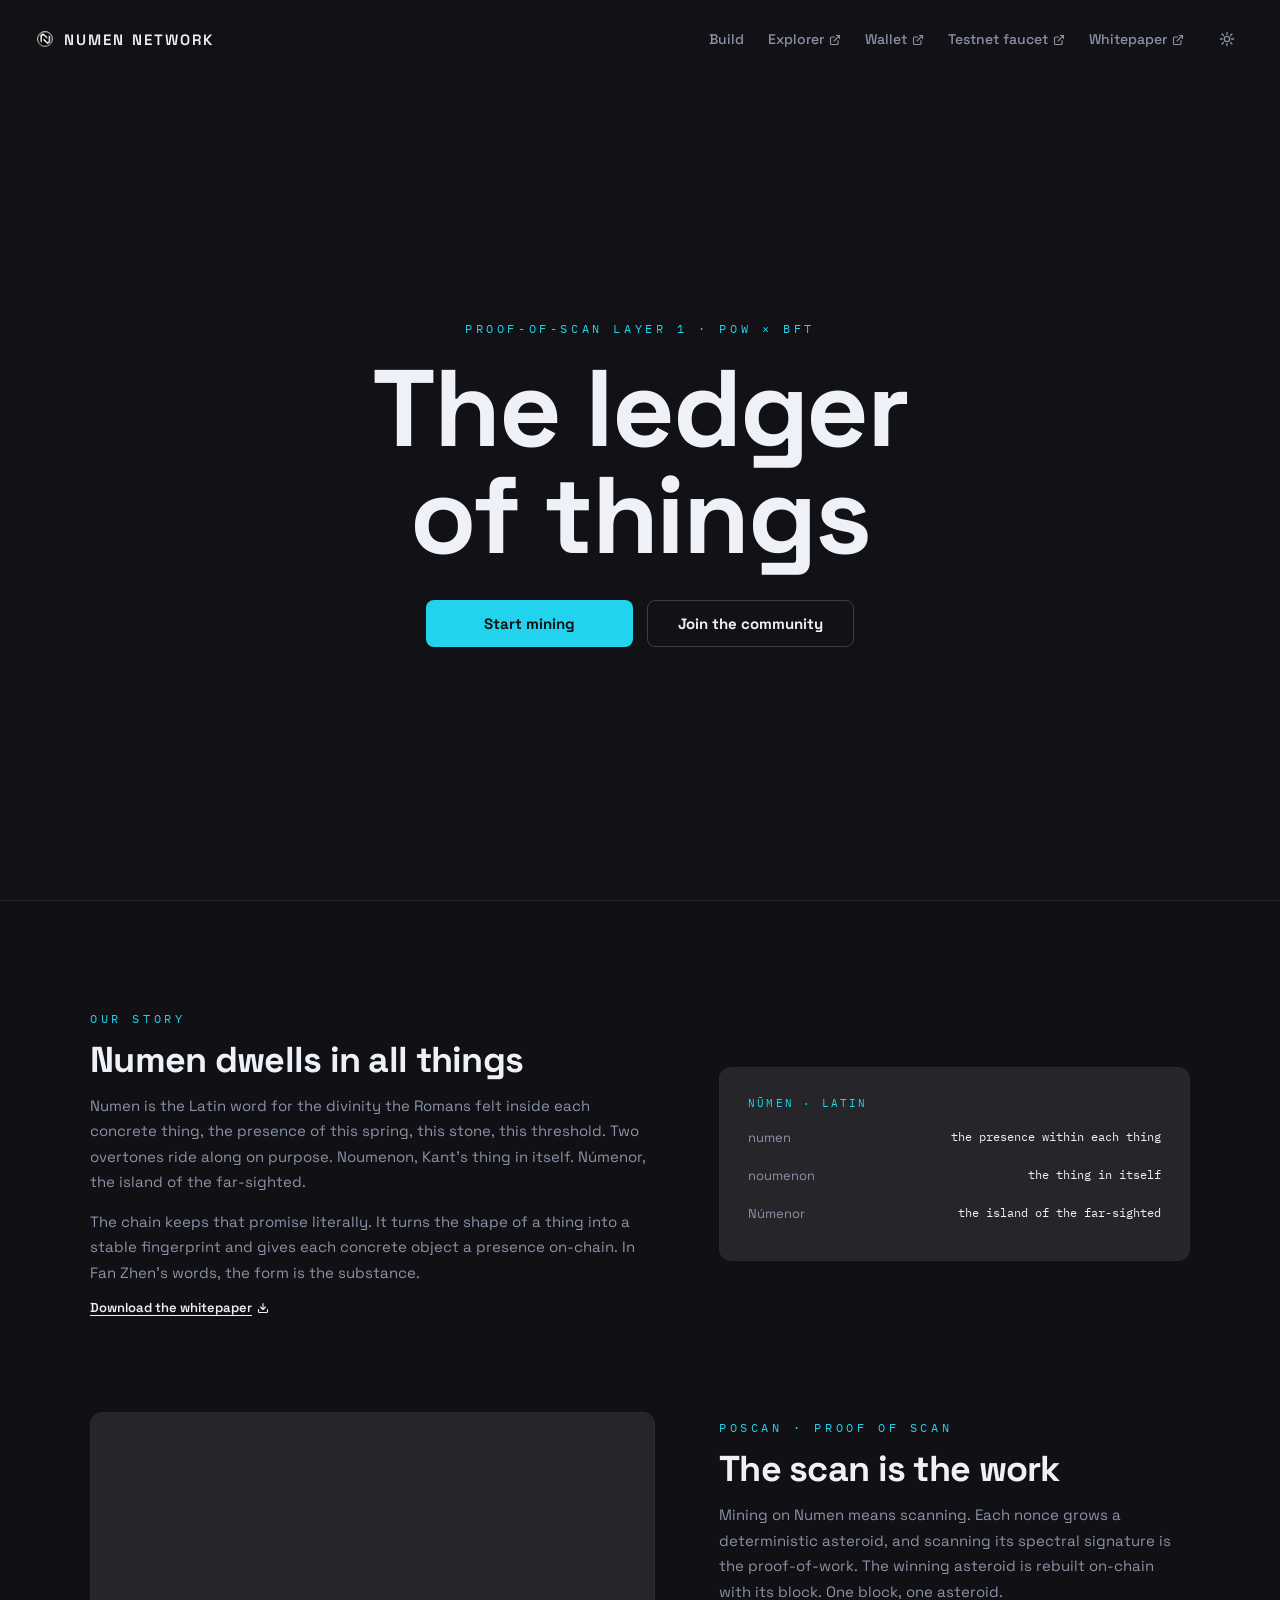
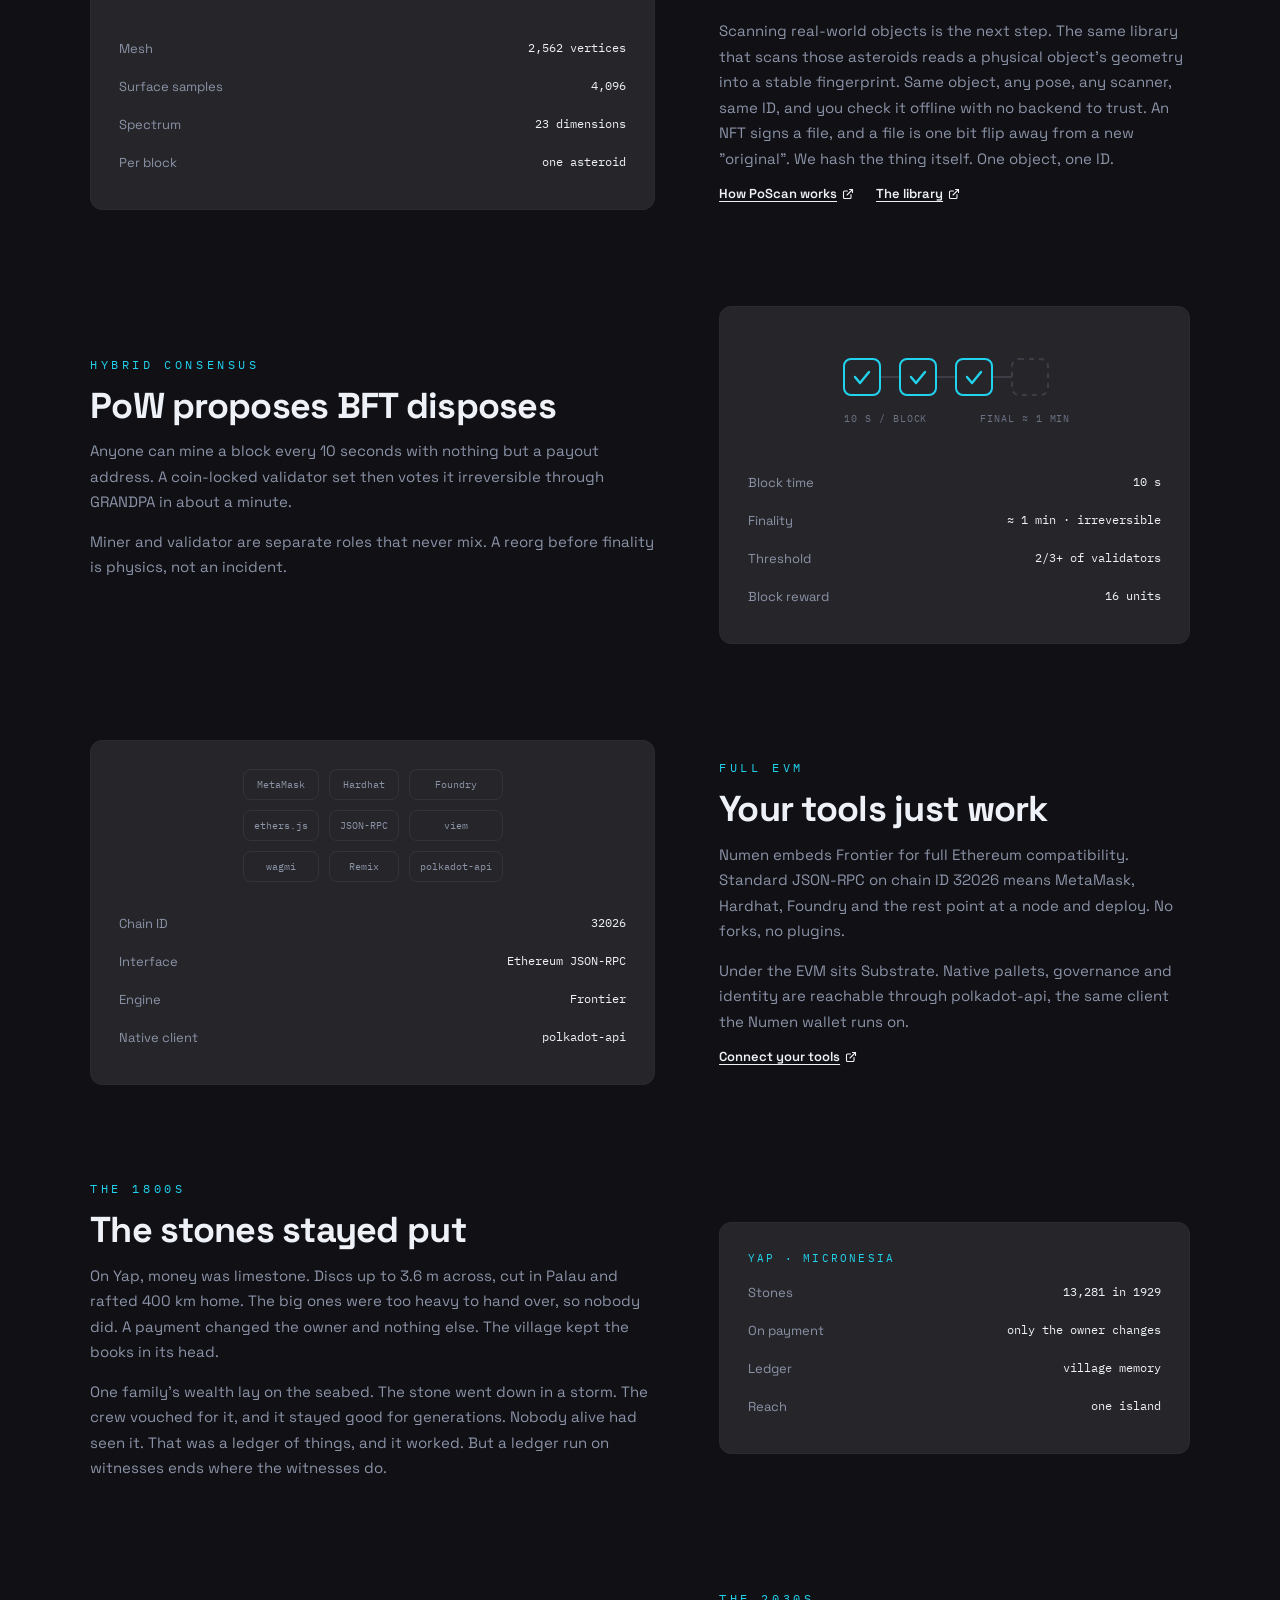
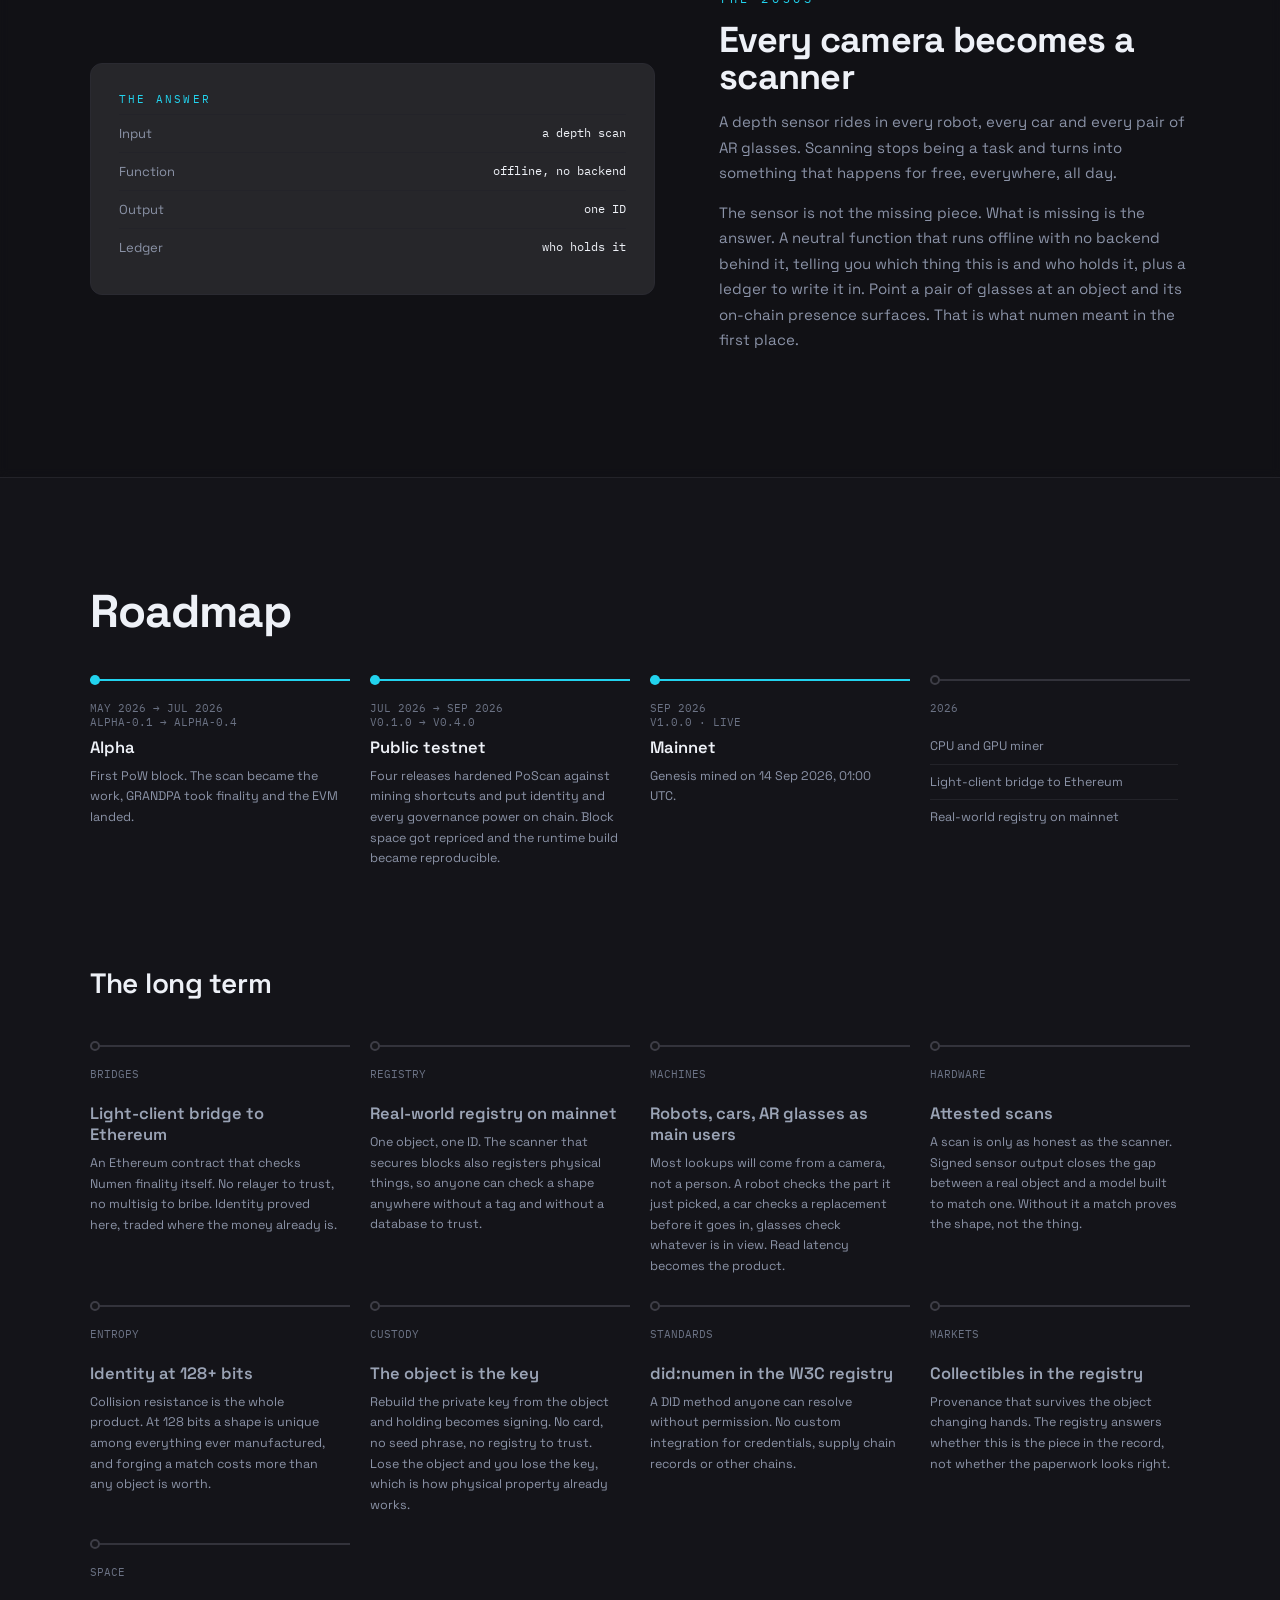
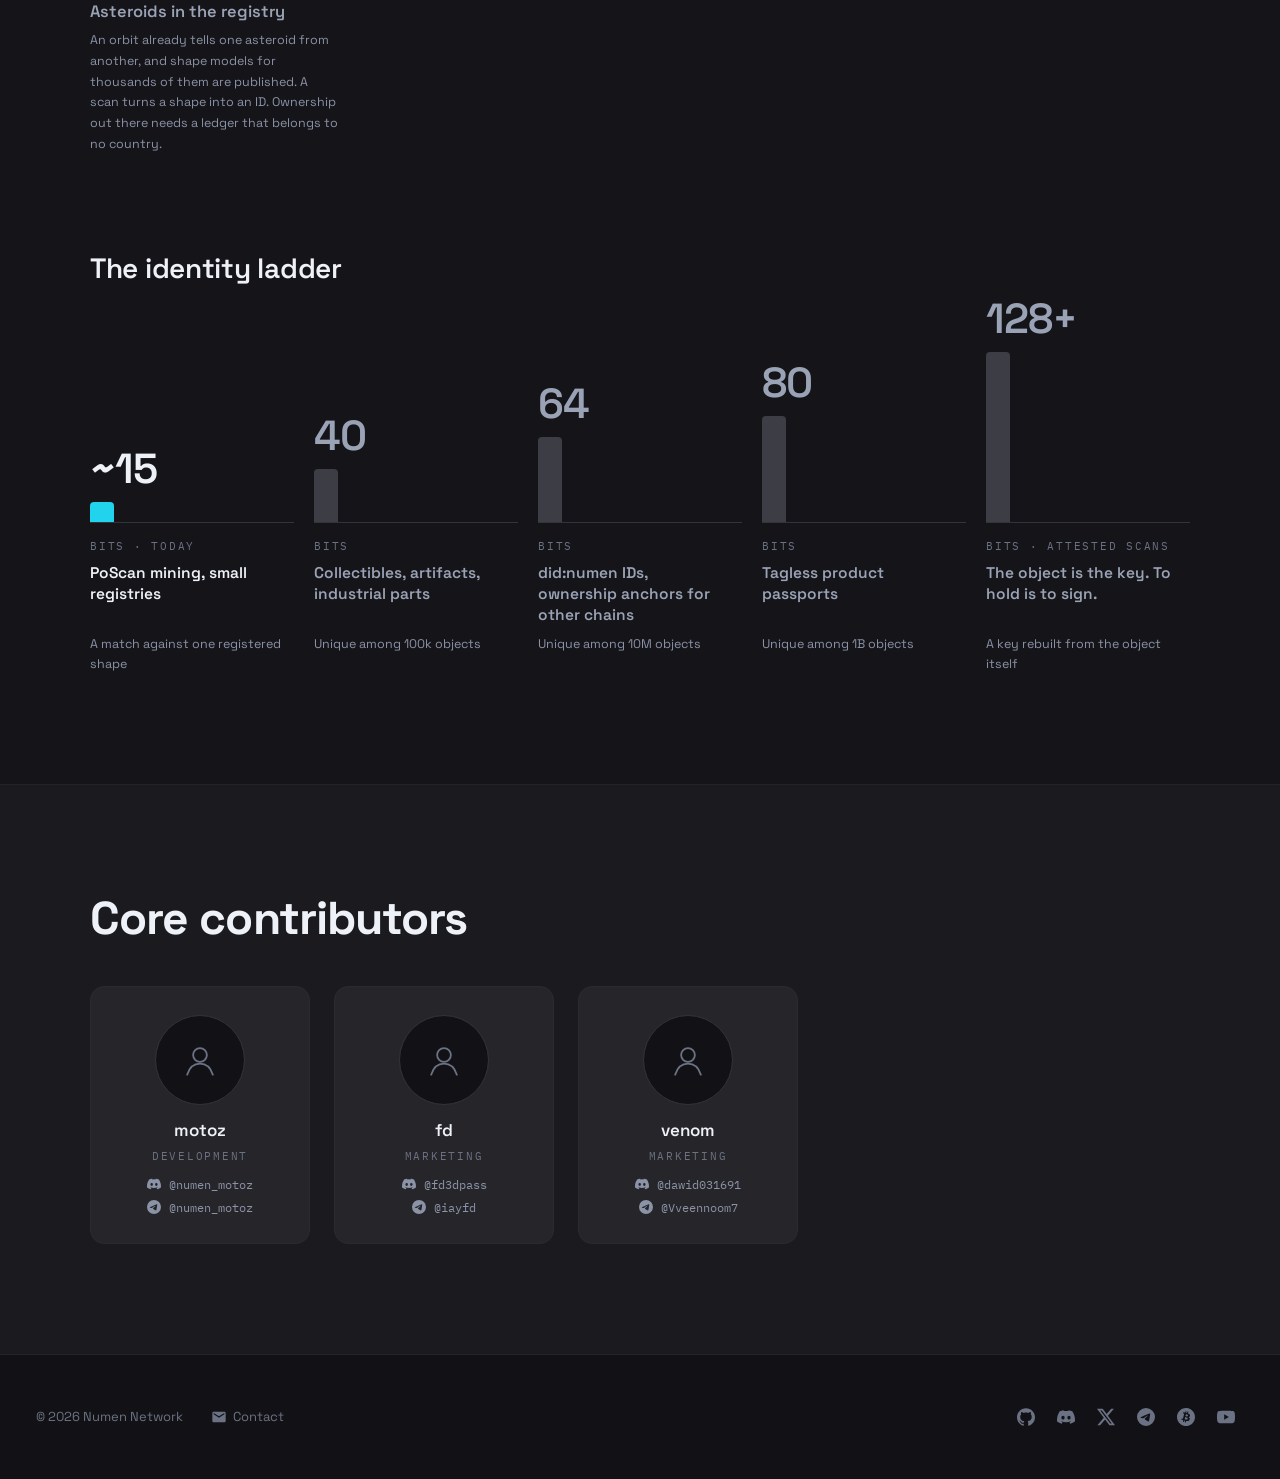
==== commit 1fef418c: "Add venom and contributor roles to the core contributors section" ====
--- a/index.html
+++ b/index.html
@@ -292,6 +292,7 @@
           <div class="person">
             <div class="avatar"><svg viewBox="0 0 96 96" fill="none" stroke="currentColor" stroke-width="4" stroke-linecap="round"><circle cx="48" cy="37" r="15"/><path d="M20 80c5-16 16-24 28-24s23 8 28 24"/></svg></div>
             <h3>motoz</h3>
+            <div class="role">Development</div>
             <div class="contacts">
               <span><svg width="14" height="14" viewBox="0 0 24 24" fill="currentColor"><path d="M20.317 4.37a19.791 19.791 0 0 0-4.885-1.515.074.074 0 0 0-.079.037c-.21.375-.444.865-.608 1.25a18.27 18.27 0 0 0-5.487 0 12.64 12.64 0 0 0-.617-1.25.077.077 0 0 0-.079-.037A19.736 19.736 0 0 0 3.677 4.37a.07.07 0 0 0-.032.027C.533 9.046-.32 13.58.099 18.058a.082.082 0 0 0 .031.056 19.9 19.9 0 0 0 5.993 3.03.078.078 0 0 0 .084-.028 14.09 14.09 0 0 0 1.226-1.994.076.076 0 0 0-.041-.106 13.107 13.107 0 0 1-1.872-.892.077.077 0 0 1-.008-.128 10.2 10.2 0 0 0 .372-.292.074.074 0 0 1 .077-.01c3.928 1.793 8.18 1.793 12.062 0a.074.074 0 0 1 .078.01c.12.098.246.198.373.292a.077.077 0 0 1-.006.127 12.299 12.299 0 0 1-1.873.892.077.077 0 0 0-.041.107c.36.698.772 1.362 1.225 1.993a.076.076 0 0 0 .084.028 19.839 19.839 0 0 0 6.002-3.03.077.077 0 0 0 .032-.054c.5-5.177-.838-9.674-3.549-13.66a.061.061 0 0 0-.031-.03zM8.02 15.33c-1.182 0-2.157-1.085-2.157-2.419 0-1.333.955-2.419 2.157-2.419 1.21 0 2.176 1.096 2.157 2.42 0 1.333-.956 2.418-2.157 2.418zm7.975 0c-1.183 0-2.157-1.085-2.157-2.419 0-1.333.955-2.419 2.157-2.419 1.21 0 2.176 1.096 2.157 2.42 0 1.333-.946 2.418-2.157 2.418z"/></svg>@numen_motoz</span>
               <a href="https://t.me/numen_motoz" target="_blank" rel="noopener"><svg width="14" height="14" viewBox="0 0 24 24" fill="currentColor"><path d="M11.944 0A12 12 0 0 0 0 12a12 12 0 0 0 12 12 12 12 0 0 0 12-12A12 12 0 0 0 12 0a12 12 0 0 0-.056 0zm4.962 7.224c.1-.002.321.023.465.14a.506.506 0 0 1 .171.325c.016.093.036.306.02.472-.18 1.898-.962 6.502-1.36 8.627-.168.9-.499 1.201-.82 1.23-.696.065-1.225-.46-1.9-.902-1.056-.693-1.653-1.124-2.678-1.8-1.185-.78-.417-1.21.258-1.91.177-.184 3.247-2.977 3.307-3.23.007-.032.014-.15-.056-.212s-.174-.041-.249-.024c-.106.024-1.793 1.14-5.061 3.345-.48.33-.913.49-1.302.48-.428-.008-1.252-.241-1.865-.44-.752-.245-1.349-.374-1.297-.789.027-.216.325-.437.893-.663 3.498-1.524 5.83-2.529 6.998-3.014 3.332-1.386 4.025-1.627 4.476-1.635z"/></svg>@numen_motoz</a>
@@ -300,9 +301,19 @@
           <div class="person">
             <div class="avatar"><svg viewBox="0 0 96 96" fill="none" stroke="currentColor" stroke-width="4" stroke-linecap="round"><circle cx="48" cy="37" r="15"/><path d="M20 80c5-16 16-24 28-24s23 8 28 24"/></svg></div>
             <h3>fd</h3>
+            <div class="role">Marketing</div>
             <div class="contacts">
               <span><svg width="14" height="14" viewBox="0 0 24 24" fill="currentColor"><path d="M20.317 4.37a19.791 19.791 0 0 0-4.885-1.515.074.074 0 0 0-.079.037c-.21.375-.444.865-.608 1.25a18.27 18.27 0 0 0-5.487 0 12.64 12.64 0 0 0-.617-1.25.077.077 0 0 0-.079-.037A19.736 19.736 0 0 0 3.677 4.37a.07.07 0 0 0-.032.027C.533 9.046-.32 13.58.099 18.058a.082.082 0 0 0 .031.056 19.9 19.9 0 0 0 5.993 3.03.078.078 0 0 0 .084-.028 14.09 14.09 0 0 0 1.226-1.994.076.076 0 0 0-.041-.106 13.107 13.107 0 0 1-1.872-.892.077.077 0 0 1-.008-.128 10.2 10.2 0 0 0 .372-.292.074.074 0 0 1 .077-.01c3.928 1.793 8.18 1.793 12.062 0a.074.074 0 0 1 .078.01c.12.098.246.198.373.292a.077.077 0 0 1-.006.127 12.299 12.299 0 0 1-1.873.892.077.077 0 0 0-.041.107c.36.698.772 1.362 1.225 1.993a.076.076 0 0 0 .084.028 19.839 19.839 0 0 0 6.002-3.03.077.077 0 0 0 .032-.054c.5-5.177-.838-9.674-3.549-13.66a.061.061 0 0 0-.031-.03zM8.02 15.33c-1.182 0-2.157-1.085-2.157-2.419 0-1.333.955-2.419 2.157-2.419 1.21 0 2.176 1.096 2.157 2.42 0 1.333-.956 2.418-2.157 2.418zm7.975 0c-1.183 0-2.157-1.085-2.157-2.419 0-1.333.955-2.419 2.157-2.419 1.21 0 2.176 1.096 2.157 2.42 0 1.333-.946 2.418-2.157 2.418z"/></svg>@fd3dpass</span>
               <a href="https://t.me/iayfd" target="_blank" rel="noopener"><svg width="14" height="14" viewBox="0 0 24 24" fill="currentColor"><path d="M11.944 0A12 12 0 0 0 0 12a12 12 0 0 0 12 12 12 12 0 0 0 12-12A12 12 0 0 0 12 0a12 12 0 0 0-.056 0zm4.962 7.224c.1-.002.321.023.465.14a.506.506 0 0 1 .171.325c.016.093.036.306.02.472-.18 1.898-.962 6.502-1.36 8.627-.168.9-.499 1.201-.82 1.23-.696.065-1.225-.46-1.9-.902-1.056-.693-1.653-1.124-2.678-1.8-1.185-.78-.417-1.21.258-1.91.177-.184 3.247-2.977 3.307-3.23.007-.032.014-.15-.056-.212s-.174-.041-.249-.024c-.106.024-1.793 1.14-5.061 3.345-.48.33-.913.49-1.302.48-.428-.008-1.252-.241-1.865-.44-.752-.245-1.349-.374-1.297-.789.027-.216.325-.437.893-.663 3.498-1.524 5.83-2.529 6.998-3.014 3.332-1.386 4.025-1.627 4.476-1.635z"/></svg>@iayfd</a>
+            </div>
+          </div>
+          <div class="person">
+            <div class="avatar"><svg viewBox="0 0 96 96" fill="none" stroke="currentColor" stroke-width="4" stroke-linecap="round"><circle cx="48" cy="37" r="15"/><path d="M20 80c5-16 16-24 28-24s23 8 28 24"/></svg></div>
+            <h3>venom</h3>
+            <div class="role">Marketing</div>
+            <div class="contacts">
+              <span><svg width="14" height="14" viewBox="0 0 24 24" fill="currentColor"><path d="M20.317 4.37a19.791 19.791 0 0 0-4.885-1.515.074.074 0 0 0-.079.037c-.21.375-.444.865-.608 1.25a18.27 18.27 0 0 0-5.487 0 12.64 12.64 0 0 0-.617-1.25.077.077 0 0 0-.079-.037A19.736 19.736 0 0 0 3.677 4.37a.07.07 0 0 0-.032.027C.533 9.046-.32 13.58.099 18.058a.082.082 0 0 0 .031.056 19.9 19.9 0 0 0 5.993 3.03.078.078 0 0 0 .084-.028 14.09 14.09 0 0 0 1.226-1.994.076.076 0 0 0-.041-.106 13.107 13.107 0 0 1-1.872-.892.077.077 0 0 1-.008-.128 10.2 10.2 0 0 0 .372-.292.074.074 0 0 1 .077-.01c3.928 1.793 8.18 1.793 12.062 0a.074.074 0 0 1 .078.01c.12.098.246.198.373.292a.077.077 0 0 1-.006.127 12.299 12.299 0 0 1-1.873.892.077.077 0 0 0-.041.107c.36.698.772 1.362 1.225 1.993a.076.076 0 0 0 .084.028 19.839 19.839 0 0 0 6.002-3.03.077.077 0 0 0 .032-.054c.5-5.177-.838-9.674-3.549-13.66a.061.061 0 0 0-.031-.03zM8.02 15.33c-1.182 0-2.157-1.085-2.157-2.419 0-1.333.955-2.419 2.157-2.419 1.21 0 2.176 1.096 2.157 2.42 0 1.333-.956 2.418-2.157 2.418zm7.975 0c-1.183 0-2.157-1.085-2.157-2.419 0-1.333.955-2.419 2.157-2.419 1.21 0 2.176 1.096 2.157 2.42 0 1.333-.946 2.418-2.157 2.418z"/></svg>@dawid031691</span>
+              <a href="https://t.me/Vveennoom7" target="_blank" rel="noopener"><svg width="14" height="14" viewBox="0 0 24 24" fill="currentColor"><path d="M11.944 0A12 12 0 0 0 0 12a12 12 0 0 0 12 12 12 12 0 0 0 12-12A12 12 0 0 0 12 0a12 12 0 0 0-.056 0zm4.962 7.224c.1-.002.321.023.465.14a.506.506 0 0 1 .171.325c.016.093.036.306.02.472-.18 1.898-.962 6.502-1.36 8.627-.168.9-.499 1.201-.82 1.23-.696.065-1.225-.46-1.9-.902-1.056-.693-1.653-1.124-2.678-1.8-1.185-.78-.417-1.21.258-1.91.177-.184 3.247-2.977 3.307-3.23.007-.032.014-.15-.056-.212s-.174-.041-.249-.024c-.106.024-1.793 1.14-5.061 3.345-.48.33-.913.49-1.302.48-.428-.008-1.252-.241-1.865-.44-.752-.245-1.349-.374-1.297-.789.027-.216.325-.437.893-.663 3.498-1.524 5.83-2.529 6.998-3.014 3.332-1.386 4.025-1.627 4.476-1.635z"/></svg>@Vveennoom7</a>
             </div>
           </div>
         </div>
--- a/style.css
+++ b/style.css
@@ -221,6 +221,8 @@
 
 .feature-panel canvas { width: 100%; height: 170px; }
 
+.feature-vis { max-width: 100%; height: auto; }
+
 .feature-panel .tool-grid { justify-content: center; margin-bottom: 22px; }
 
 
@@ -244,6 +246,10 @@
   display: grid;
   grid-template-columns: repeat(3, auto);
   gap: 10px;
+}
+
+@media (max-width: 389px) {
+  .tool-grid { grid-template-columns: repeat(2, auto); }
 }
 
 .tool {
@@ -433,6 +439,15 @@
 
 .person h3 { margin: 0; font-size: 17px; font-weight: 600; }
 
+.role {
+  margin-top: -6px;
+  font-family: var(--mono);
+  font-size: 11px;
+  letter-spacing: .16em;
+  text-transform: uppercase;
+  color: var(--dim);
+}
+
 .contacts {
   display: flex;
   flex-direction: column;
@@ -692,6 +707,12 @@
 }
 
 .req .val { font-family: var(--mono); font-size: 12.5px; color: var(--ink); }
+
+@media (max-width: 389px) {
+  .req { grid-template-columns: repeat(3, auto); }
+  .req > :nth-child(4n + 1) { grid-column: 1 / -1; }
+  .req > :empty { display: none; }
+}
 
 .quickcard + .quickcard { margin-top: 20px; }
 
